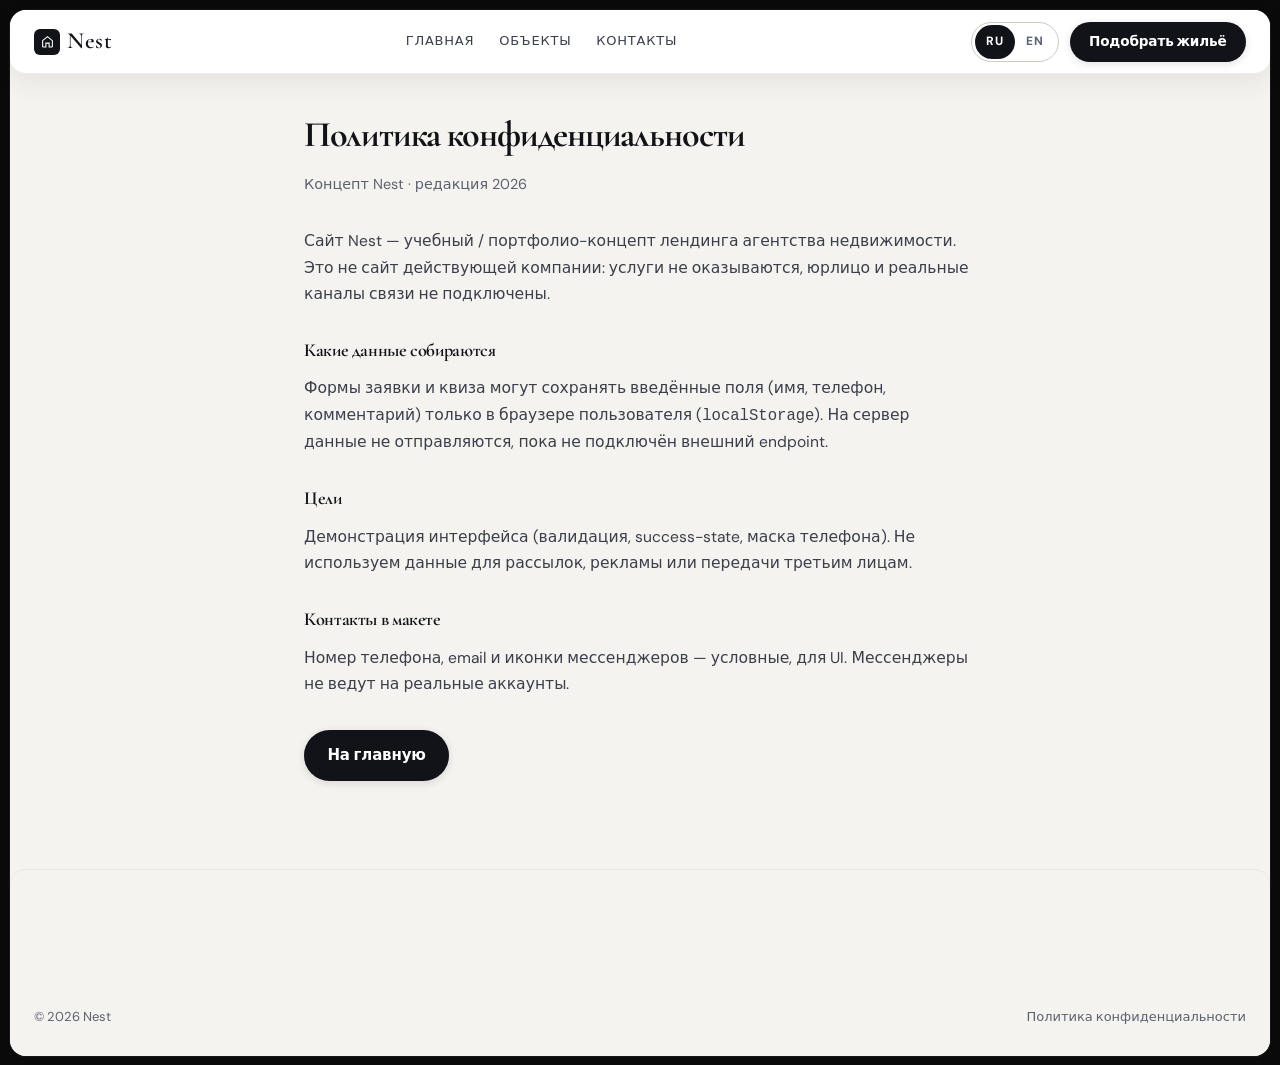
==== privacy.html @ cf56651d "Mobile CTA: remove empty bottom gap under form panel." ====
<!DOCTYPE html>
<html lang="ru">
  <head>
    <meta charset="UTF-8" />
    <meta name="viewport" content="width=device-width, initial-scale=1.0" />
    <meta name="description" content="Политика конфиденциальности Nest (концепт)." />
    <meta name="robots" content="index, follow" />
    <title>Политика конфиденциальности — Nest</title>
    <link rel="preconnect" href="https://fonts.googleapis.com" />
    <link rel="preconnect" href="https://fonts.gstatic.com" crossorigin />
    <link href="https://fonts.googleapis.com/css2?family=DM+Sans:opsz,wght@9..40,400;9..40,500;9..40,600;9..40,700&family=Cormorant+Garamond:ital,wght@0,400;0,500;0,600;0,700;1,400&family=DM+Sans:ital,opsz,wght@0,9..40,400;0,9..40,500;0,9..40,600;0,9..40,700;1,9..40,400" rel="stylesheet" />
    <link rel="stylesheet" href="styles.css?v=20260326e" />
  </head>
  <body>
    <div class="site-shell">
      <header class="header is-scrolled" id="header">
        <div class="header__inner">
          <a href="index.html" class="logo" aria-label="Nest — на главную">
            <span class="logo__mark" aria-hidden="true">
              <svg viewBox="0 0 24 24" fill="none" stroke="currentColor" stroke-width="2"><path d="M3 10.5 12 3l9 7.5V21a1 1 0 0 1-1 1h-5v-7H9v7H4a1 1 0 0 1-1-1v-10.5z"/></svg>
            </span>
            Nest
          </a>
          <nav class="nav" id="nav" aria-label="Навигация">
            <a class="nav__link" href="index.html" data-i18n="nav.home">Главная</a>
            <a class="nav__link" href="index.html#properties" data-i18n="nav.properties">Объекты</a>
            <a class="nav__link" href="index.html#contact" data-i18n="nav.contact">Контакты</a>
          </nav>
          <div class="header__actions">
            <div class="lang-toggle" role="group" aria-label="Language">
              <button type="button" class="lang-toggle__btn is-active" data-lang-set="ru" aria-pressed="true">RU</button>
              <button type="button" class="lang-toggle__btn" data-lang-set="en" aria-pressed="false">EN</button>
            </div>
            <a class="btn btn--header" href="index.html#contact" data-i18n="cta.find">Подобрать жильё</a>
            <button class="menu-toggle" type="button" id="menu-toggle" aria-expanded="false" aria-controls="nav" aria-label="Меню"><span></span></button>
          </div>
        </div>
      </header>

      <main class="container legal-page">
        <h1>Политика конфиденциальности</h1>
        <p class="legal-meta">Концепт Nest · редакция 2026</p>

        <p>
          Сайт Nest — учебный / портфолио-концепт лендинга агентства недвижимости.
          Это не сайт действующей компании: услуги не оказываются, юрлицо и реальные
          каналы связи не подключены.
        </p>

        <h2>Какие данные собираются</h2>
        <p>
          Формы заявки и квиза могут сохранять введённые поля (имя, телефон, комментарий)
          только в браузере пользователя (<code>localStorage</code>). На сервер данные
          не отправляются, пока не подключён внешний endpoint.
        </p>

        <h2>Цели</h2>
        <p>
          Демонстрация интерфейса (валидация, success-state, маска телефона).
          Не используем данные для рассылок, рекламы или передачи третьим лицам.
        </p>

        <h2>Контакты в макете</h2>
        <p>
          Номер телефона, email и иконки мессенджеров — условные, для UI.
          Мессенджеры не ведут на реальные аккаунты.
        </p>

        <p style="margin-top:2rem">
          <a class="btn btn--primary" href="index.html">На главную</a>
        </p>
      </main>

      <footer class="footer">
        <div class="container footer__inner">
          <div class="footer__bottom" style="border:0">
            <span>© 2026 Nest</span>
            <a href="privacy.html">Политика конфиденциальности</a>
          </div>
        </div>
      </footer>
    </div>
    <script src="i18n.js?v=20260326e"></script>
    <script src="main.js?v=20260326e"></script>
  </body>
</html>
---- styles.css ----
/* ============================================
   NEST — Premium Real Estate Landing v2
   Quiet luxury · depth · intentional motion
   ============================================ */

:root {
  /* Palette — quiet luxury: warm paper, ink, restrained brass (1 accent use/screen) */
  --bg: #f5f3ef;
  --bg-elevated: #ffffff;
  --bg-muted: #ebe8e2;
  --bg-alt: #fafaf8;
  --ink: #111318;
  --ink-soft: #3a3f4b;
  /* WCAG AA on #f5f3ef / #fff: ~5.2:1 at #5c6170 */
  --muted: #5c6170;
  --line: #e4e1da;
  --line-strong: #cfcbc3;
  --accent: #b8955a;
  --accent-hover: #a07f48;
  --accent-deep: #8a6b3d;
  --accent-soft: rgba(184, 149, 90, 0.1);
  --navy: #111318;
  --navy-hover: #1c212b;
  --navy-soft: #252b38;

  /* Type — serif display + sans UI (strict scale + OS fallbacks) */
  --font-display: "Cormorant Garamond", Georgia, "Times New Roman", "Liberation Serif", serif;
  --font-body: "DM Sans", system-ui, -apple-system, "Segoe UI", Roboto, sans-serif;
  --text-xs: 0.8125rem;   /* 13 */
  --text-sm: 0.875rem;    /* 14 */
  --text-base: 1rem;      /* 16 */
  --text-md: 1.25rem;     /* 20 */
  --text-lg: 1.75rem;     /* 28 */
  --text-xl: 2.5rem;      /* 40 */
  --text-2xl: 3.5rem;     /* 56 */
  --text-3xl: 4.5rem;     /* 72 */

  /* Space — 8-based scale only */
  --space-1: 0.25rem;
  --space-2: 0.5rem;
  --space-3: 0.75rem;
  --space-4: 1rem;
  --space-5: 1.25rem;
  --space-6: 1.5rem;
  --space-8: 2rem;
  --space-10: 2.5rem;
  --space-12: 3rem;
  --space-16: 4rem;
  --space-20: 5.5rem;
  --space-24: 6.5rem;

  /* Radius — one language: soft architectural */
  --r-sm: 4px;
  --r-md: 8px;
  --r-lg: 12px;
  --r-xl: 16px;
  --r-2xl: 20px;
  --r-full: 9999px;

  /* Shadows — soft depth */
  --shadow-xs: 0 1px 2px rgba(17, 19, 24, 0.04);
  --shadow-sm: 0 2px 8px rgba(17, 19, 24, 0.05), 0 1px 2px rgba(17, 19, 24, 0.03);
  --shadow-md: 0 12px 32px rgba(17, 19, 24, 0.07), 0 4px 12px rgba(17, 19, 24, 0.04);
  --shadow-lg: 0 24px 48px rgba(17, 19, 24, 0.1), 0 8px 16px rgba(17, 19, 24, 0.05);
  --shadow-xl: 0 32px 64px rgba(17, 19, 24, 0.12), 0 12px 24px rgba(17, 19, 24, 0.06);
  --shadow-float: 0 28px 64px rgba(17, 19, 24, 0.16), 0 10px 20px rgba(17, 19, 24, 0.08);

  /* Layout */
  --container: 1360px;
  --gutter: 24px;
  --frame: 10px;
  --frame-radius: 16px;
  --header-h: 64px;
  --ease: cubic-bezier(0.22, 1, 0.36, 1);
  --ease-out: cubic-bezier(0.16, 1, 0.3, 1);
  --ease-soft: cubic-bezier(0.33, 1, 0.68, 1);
  /* Vertical rhythm: 96–120px section padding (8px scale) */
  --section-pad: clamp(6rem, 9vw, 7.5rem); /* 96–120px */
  --section-pad-sm: clamp(4rem, 6vw, 5.5rem);
  --motion: 0.3s var(--ease-out);
  --motion-fast: 0.22s var(--ease-out);
  --motion-hover: 0.25s ease-out;
  --img-grade: saturate(0.9) contrast(1.04) brightness(0.98);
}

/* Reset */
*,
*::before,
*::after {
  box-sizing: border-box;
  margin: 0;
  padding: 0;
}

html {
  scroll-behavior: smooth;
  -webkit-text-size-adjust: 100%;
  scroll-padding-top: calc(var(--frame) + var(--header-h) + 16px);
}

body {
  font-family: var(--font-body);
  font-size: 1rem;
  line-height: 1.6;
  color: var(--ink);
  background: #0a0a0a;
  -webkit-font-smoothing: antialiased;
  -moz-osx-font-smoothing: grayscale;
  overflow-x: hidden;
  min-height: 100svh;
  padding: var(--frame);
}

/* Page frame: 10px inset, 20px rounded corners.
   overflow must stay visible on the Y axis so position:sticky works
   inside sections (clip on both axes kills sticky in Chrome). */
.site-shell {
  position: relative;
  background: var(--bg);
  border-radius: var(--frame-radius);
  min-height: calc(100svh - var(--frame) * 2);
  box-shadow: 0 0 0 1px rgba(255, 255, 255, 0.06);
  overflow-x: clip;
  overflow-y: visible;
  isolation: isolate;
}

/* Detail pages: same frame language as main */
body.page-property .site-shell {
  overflow-x: clip;
  overflow-y: visible;
  border-radius: var(--frame-radius);
  background: var(--bg);
  min-height: calc(100svh - var(--frame) * 2);
  isolation: isolate;
}

img {
  display: block;
  max-width: 100%;
  height: auto;
}

a {
  color: inherit;
  text-decoration: none;
}

button,
input,
select,
textarea {
  font: inherit;
  color: inherit;
}

button {
  cursor: pointer;
  border: none;
  background: none;
}

ul,
ol {
  list-style: none;
}

/* Utilities */
.container {
  width: 100%;
  max-width: none;
  margin-inline: auto;
  padding-inline: var(--gutter);
}

.section {
  padding-block: var(--section-pad);
}

.section-head {
  margin-bottom: clamp(2rem, 4vw, 3.25rem);
  max-width: 36rem;
}

.section-head--center {
  margin-inline: auto;
  text-align: center;
}

.eyebrow {
  display: inline-flex;
  align-items: center;
  gap: 0.4rem;
  font-size: 0.72rem;
  font-weight: 600;
  letter-spacing: 0.12em;
  text-transform: uppercase;
  color: var(--muted);
  margin-bottom: var(--space-4);
}

.eyebrow::before {
  content: "—";
  font-weight: 400;
  letter-spacing: 0;
  opacity: 0.7;
  line-height: 1;
}

.eyebrow--on-dark {
  color: rgba(255, 255, 255, 0.55);
}

.eyebrow--on-dark::before {
  opacity: 0.55;
}

.section-title {
  font-family: var(--font-display);
  font-size: clamp(2.15rem, 3.8vw, 3.15rem);
  font-weight: 600;
  line-height: 1.1;
  letter-spacing: -0.02em;
  color: var(--ink);
  text-wrap: balance;
  max-width: 28ch; /* aim for 2 lines, not 4+ */
}

.section-lead {
  margin-top: var(--space-4);
  color: var(--muted);
  font-size: var(--text-sm);
  line-height: 1.6;
  max-width: 32rem;
  font-weight: 400;
  letter-spacing: 0.01em;
}

.section-head--center .section-lead {
  margin-inline: auto;
}

/* Buttons — primary / secondary / ghost hierarchy */
.btn {
  display: inline-flex;
  align-items: center;
  justify-content: center;
  gap: 0.55rem;
  min-height: 48px;
  padding: 0.75rem 1.4rem;
  border-radius: var(--r-full);
  font-weight: 550;
  font-size: 0.9375rem;
  letter-spacing: -0.01em;
  transition:
    background var(--motion-hover),
    color var(--motion-hover),
    box-shadow var(--motion-hover),
    transform 0.2s ease-out,
    border-color var(--motion-hover),
    opacity var(--motion-hover);
  white-space: nowrap;
  -webkit-tap-highlight-color: transparent;
  border: 1px solid transparent;
}

.btn:focus-visible {
  outline: 2px solid var(--ink);
  outline-offset: 3px;
}

.btn:active {
  transform: scale(0.97);
}

.btn--primary {
  background: var(--navy);
  color: #fff;
  box-shadow: 0 2px 8px rgba(17, 19, 24, 0.12);
  font-weight: 600;
  position: relative;
  overflow: hidden;
  z-index: 0;
  isolation: isolate;
}

.btn--primary::before {
  content: "";
  position: absolute;
  inset: 0;
  background: var(--navy-hover);
  transform: scaleX(0);
  transform-origin: left center;
  transition: transform 0.4s var(--ease-out);
  z-index: -1;
}

.btn--primary > * {
  position: relative;
  z-index: 1;
}

@media (hover: hover) and (pointer: fine) {
  .btn--primary:hover {
    transform: translateY(-1px);
    box-shadow: 0 12px 28px rgba(17, 19, 24, 0.2);
  }

  .btn--primary:hover::before {
    transform: scaleX(1);
  }

  .btn--primary:hover:active {
    transform: scale(0.97);
  }
}

/* Secondary: text + underline only */
.btn--text {
  background: transparent;
  color: var(--ink);
  border: none;
  min-height: 44px;
  padding: 0.5rem 0.15rem;
  border-radius: 0;
  font-weight: 550;
  position: relative;
  box-shadow: none;
}

.btn--text::after {
  content: "";
  position: absolute;
  left: 0;
  right: 0;
  bottom: 0.35rem;
  height: 1px;
  background: currentColor;
  transform: scaleX(0.35);
  transform-origin: left;
  transition: transform 0.35s var(--ease-out);
  opacity: 0.55;
}

@media (hover: hover) and (pointer: fine) {
  .btn--text:hover {
    background: transparent;
    transform: none;
    box-shadow: none;
  }

  .btn--text:hover::after {
    transform: scaleX(1);
    opacity: 1;
  }
}

/* Accent alias = same as primary (ink/navy) — no gold CTAs */
.btn--accent {
  background: var(--navy);
  color: #fff;
  font-weight: 600;
  box-shadow: 0 2px 8px rgba(17, 19, 24, 0.12);
}

@media (hover: hover) and (pointer: fine) {
  .btn--accent:hover {
    background: var(--navy-hover);
    transform: translateY(-1px);
    box-shadow: 0 12px 28px rgba(17, 19, 24, 0.2);
  }
}

/* Hero search — solid ink, calm weight */
.btn--search {
  background: var(--navy);
  color: #fff;
  font-weight: 600;
  font-size: 0.9375rem;
  letter-spacing: 0;
  min-height: 54px;
  padding: 0 1.6rem;
  border-radius: var(--r-md);
  box-shadow: 0 4px 14px rgba(17, 19, 24, 0.16);
  position: relative;
  overflow: hidden;
}

@media (hover: hover) and (pointer: fine) {
  .btn--search:hover {
    background: var(--navy-hover);
    transform: translateY(-1px);
    box-shadow: 0 10px 24px rgba(17, 19, 24, 0.2);
  }
}

.btn--search:active {
  transform: scale(0.97);
}

.btn--search svg {
  width: 17px;
  height: 17px;
  color: rgba(255, 255, 255, 0.85);
}

.btn--ghost {
  background: transparent;
  color: var(--ink);
  border: 1px solid var(--line-strong);
}

@media (hover: hover) and (pointer: fine) {
  .btn--ghost:hover {
    border-color: var(--ink);
    background: var(--bg-elevated);
    box-shadow: var(--shadow-sm);
  }
}

.btn--light {
  background: #fff;
  color: var(--ink);
}

@media (hover: hover) and (pointer: fine) {
  .btn--light:hover {
    background: var(--bg-muted);
    transform: translateY(-1px);
  }
}

.btn--block {
  width: 100%;
}

.btn svg {
  width: 18px;
  height: 18px;
  flex-shrink: 0;
}

/* ========== HEADER — over-hero glass / solid on light & property ========== */
.header {
  position: fixed;
  top: var(--frame);
  left: var(--frame);
  right: var(--frame);
  z-index: 100;
  height: var(--header-h);
  display: flex;
  align-items: center;
  background: transparent;
  border-radius: var(--frame-radius);
  border-bottom: 1px solid transparent;
  transition:
    box-shadow 0.4s var(--ease-out),
    background 0.4s var(--ease-out),
    border-color 0.4s var(--ease-out),
    color 0.35s var(--ease-out);
  color: #fff;
}

/* ——— Over hero (dark photo): light text; controls stay solid for contrast ——— */
.header:not(.is-solid) .logo,
.header:not(.is-solid) .nav__link {
  color: rgba(255, 255, 255, 0.95);
  text-shadow: 0 1px 12px rgba(0, 0, 0, 0.35);
}

.header:not(.is-solid) .nav__link:hover {
  color: #fff;
}

/* Always-solid control chips — never white-on-white */
.header:not(.is-solid) .lang-toggle {
  background: #fff;
  border-color: rgba(255, 255, 255, 0.95);
  box-shadow: 0 4px 16px rgba(0, 0, 0, 0.18);
}

.header:not(.is-solid) .lang-toggle__btn {
  color: var(--ink-soft);
}

.header:not(.is-solid) .lang-toggle__btn.is-active {
  color: #fff;
  background: var(--navy);
}

.header:not(.is-solid) .header__phone-pill {
  color: var(--ink);
  background: #fff;
  border-color: #fff;
  box-shadow: 0 4px 16px rgba(0, 0, 0, 0.18);
}

.header:not(.is-solid) .header__link-btn {
  color: rgba(255, 255, 255, 0.88);
  text-shadow: 0 1px 10px rgba(0, 0, 0, 0.3);
}

.header:not(.is-solid) .header__link-btn:hover {
  color: #fff;
}

/* Primary CTA stays solid white pill on dark hero — always readable */
.header:not(.is-solid) .header__cta-text {
  background: #fff;
  color: var(--ink);
  text-shadow: none;
  box-shadow: 0 4px 16px rgba(0, 0, 0, 0.2);
}

.header:not(.is-solid) .header__cta-text:hover {
  background: #f3f2ef;
  color: var(--ink);
}

.header:not(.is-solid) .menu-toggle {
  background: #fff;
  box-shadow: 0 4px 14px rgba(0, 0, 0, 0.15);
}

.header:not(.is-solid) .menu-toggle span,
.header:not(.is-solid) .menu-toggle span::before,
.header:not(.is-solid) .menu-toggle span::after {
  background: var(--ink);
}

.header:not(.is-solid) .logo__mark {
  background: #fff;
  color: var(--ink);
  box-shadow: 0 2px 10px rgba(0, 0, 0, 0.15);
}

/* ——— Solid (scrolled + property pages + light backgrounds) ——— */
.header.is-solid {
  background: #fff;
  backdrop-filter: none;
  -webkit-backdrop-filter: none;
  border-bottom-color: rgba(17, 19, 24, 0.08);
  color: var(--ink);
  box-shadow: 0 8px 28px rgba(17, 19, 24, 0.07);
}

.header.is-solid .logo,
.header.is-solid .nav__link,
.header.is-solid .header__link-btn {
  color: var(--ink);
  text-shadow: none;
}

.header.is-solid .header__link-btn {
  color: var(--ink-soft);
}

.header.is-solid .header__cta-text {
  background: var(--navy);
  color: #fff;
  text-shadow: none;
}

.header.is-solid .nav__link {
  color: var(--ink-soft);
}

.header.is-solid .nav__link.is-active,
.header.is-solid .nav__link:hover {
  color: var(--ink);
}

.header.is-solid .lang-toggle {
  background: #fff;
  border: 1px solid var(--line-strong);
  box-shadow: none;
}

.header.is-solid .lang-toggle__btn {
  color: var(--muted);
}

.header.is-solid .lang-toggle__btn.is-active {
  background: var(--navy);
  color: #fff;
}

.header.is-solid .header__phone-pill {
  color: var(--ink);
  background: #fff;
  border: 1px solid var(--line-strong);
  box-shadow: none;
}

.header.is-solid .menu-toggle span,
.header.is-solid .menu-toggle span::before,
.header.is-solid .menu-toggle span::after {
  background: var(--ink);
}

.header.is-solid .logo__mark {
  background: var(--navy);
  color: #fff;
  box-shadow: none;
}

.header.is-scrolled.is-solid {
  box-shadow: 0 10px 32px rgba(17, 19, 24, 0.08);
}

/* Property pages: always solid readable header */
body.page-property .header {
  background: #fff;
  color: var(--ink);
  border-bottom-color: rgba(17, 19, 24, 0.08);
  box-shadow: 0 8px 28px rgba(17, 19, 24, 0.07);
}

body.page-property .header .logo,
body.page-property .header .nav__link,
body.page-property .header .header__link-btn,
body.page-property .header .btn--header {
  color: var(--ink);
  text-shadow: none;
}

body.page-property .header .header__link-btn {
  color: var(--ink-soft);
}

body.page-property .header .header__cta-text {
  background: var(--navy);
  color: #fff;
  text-shadow: none;
}

body.page-property .header .nav__link {
  color: var(--ink-soft);
}

body.page-property .header .nav__link.is-active {
  color: var(--ink);
}

body.page-property .header .lang-toggle {
  background: #fff;
  border: 1px solid var(--line-strong);
}

body.page-property .header .lang-toggle__btn {
  color: var(--muted);
}

body.page-property .header .lang-toggle__btn.is-active {
  background: var(--navy);
  color: #fff;
}

body.page-property .header .header__phone-pill {
  color: var(--ink);
  background: #fff;
  border: 1px solid var(--line-strong);
}

body.page-property .header .logo__mark {
  background: var(--navy);
  color: #fff;
}

body.page-property .header .menu-toggle span,
body.page-property .header .menu-toggle span::before,
body.page-property .header .menu-toggle span::after {
  background: var(--ink);
}

.header__inner {
  display: grid;
  grid-template-columns: auto 1fr auto;
  align-items: center;
  width: 100%;
  max-width: none;
  margin-inline: 0;
  padding-inline: var(--gutter);
  gap: var(--space-4);
}

.logo {
  display: inline-flex;
  align-items: center;
  gap: 0.45rem;
  font-family: var(--font-display);
  font-weight: 600;
  font-size: 1.45rem;
  letter-spacing: 0.02em;
  transition: color 0.3s var(--ease-out);
  z-index: 2;
  justify-self: start;
  color: inherit;
}

.logo__mark {
  width: 26px;
  height: 26px;
  border-radius: 6px;
  background: var(--navy);
  display: grid;
  place-items: center;
  color: #fff;
  flex-shrink: 0;
  transition: background 0.3s var(--ease-out);
}

.logo__mark svg {
  width: 13px;
  height: 13px;
}

.nav {
  display: flex;
  align-items: center;
  justify-content: center;
  gap: 0.15rem;
  z-index: 2;
}

.nav__mobile-cta {
  display: none;
}

.nav__link {
  display: inline-flex;
  align-items: center;
  gap: 0.35rem;
  padding: 0.45rem 0.7rem;
  font-size: 0.8125rem;
  font-weight: 500;
  color: var(--muted);
  border-radius: 0;
  transition: color 0.25s var(--ease-out), opacity 0.25s;
  letter-spacing: 0.06em;
  text-transform: uppercase;
  white-space: nowrap;
  background: transparent;
}

.nav__link:hover {
  color: var(--ink);
  background: transparent;
  opacity: 1;
}

.header.is-solid .nav__link:hover {
  color: var(--ink);
}

.nav__link.is-active {
  color: inherit;
  font-weight: 600;
  opacity: 1;
}

/* Secondary action — quiet text link */
.header__link-btn {
  font-size: 0.8125rem;
  font-weight: 500;
  letter-spacing: 0.06em;
  text-transform: uppercase;
  min-height: 40px;
  padding: 0 0.85rem;
  border: none;
  background: transparent;
  color: var(--ink-soft);
  position: relative;
  transition: color 0.25s var(--ease-out);
  cursor: pointer;
  white-space: nowrap;
  border-radius: var(--r-full);
}

.header__link-btn::after {
  content: "";
  position: absolute;
  left: 0.85rem;
  right: 0.85rem;
  bottom: 0.55rem;
  height: 1px;
  background: currentColor;
  transform: scaleX(0);
  transform-origin: left;
  transition: transform 0.3s var(--ease-out);
  opacity: 0.55;
}

/* Primary action — separate filled CTA */
.header__cta-text {
  display: inline-flex;
  align-items: center;
  justify-content: center;
  font-size: 0.8125rem;
  font-weight: 600;
  letter-spacing: 0.04em;
  text-transform: uppercase;
  min-height: 40px;
  padding: 0 1.15rem;
  margin-left: 0.15rem;
  border: none;
  border-radius: var(--r-full);
  background: var(--navy);
  color: #fff;
  white-space: nowrap;
  box-shadow: 0 2px 8px rgba(17, 19, 24, 0.12);
  transition:
    background 0.25s var(--ease-out),
    transform 0.2s var(--ease-out),
    box-shadow 0.25s var(--ease-out);
  position: relative;
}

.header__cta-text::after {
  display: none;
}

@media (hover: hover) and (pointer: fine) {
  .header__link-btn:hover {
    color: var(--ink);
  }

  .header__link-btn:hover::after {
    transform: scaleX(1);
  }

  .header__cta-text:hover {
    background: var(--navy-hover);
    transform: translateY(-1px);
    box-shadow: 0 8px 18px rgba(17, 19, 24, 0.16);
  }
}

.header__cta-text:active {
  transform: scale(0.97);
}

.nav__dot {
  width: 6px;
  height: 6px;
  border-radius: 50%;
  background: var(--ink);
  flex-shrink: 0;
}

.header__actions {
  display: flex;
  align-items: center;
  justify-content: flex-end;
  gap: 0.65rem;
  justify-self: end;
  z-index: 2;
}

/* Clear separation between secondary (quiz) and primary CTA */
.header__actions .header__link-btn {
  margin-inline-end: 0.15rem;
}

.header__actions .header__cta-text {
  margin-inline-start: 0.1rem;
}

.header__phone-pill {
  width: 40px;
  height: 40px;
  border-radius: 50%;
  border: 1px solid var(--line);
  display: grid;
  place-items: center;
  color: var(--ink);
  background: #fff;
  transition: background 0.2s, border-color 0.2s, transform 0.2s;
}

.header__phone-pill svg {
  width: 16px;
  height: 16px;
}

.header__phone-pill:hover {
  background: var(--bg-muted);
  border-color: var(--line-strong);
  transform: translateY(-1px);
}

.btn--header {
  min-height: 40px;
  padding: 0.5rem 1.15rem;
  font-size: 0.85rem;
  font-weight: 600;
  border-radius: var(--r-full);
  background: var(--navy);
  color: #fff;
  box-shadow: 0 2px 8px rgba(17, 19, 24, 0.12);
  transition: background 0.2s, transform 0.2s, box-shadow 0.2s;
}

.btn--header:hover {
  background: var(--navy-hover);
  transform: translateY(-1px);
  box-shadow: 0 8px 18px rgba(17, 19, 24, 0.16);
}

.header__phone {
  display: none;
}

.menu-toggle span,
.menu-toggle span::before,
.menu-toggle span::after {
  background: var(--ink);
}

.menu-toggle {
  display: none;
  position: relative;
  width: 44px;
  height: 44px;
  place-items: center;
  border-radius: var(--r-sm);
  z-index: 2;
  cursor: pointer;
  border: 0;
  flex-shrink: 0;
}

.menu-toggle span {
  display: block;
  width: 20px;
  height: 1.5px;
  background: var(--ink);
  position: relative;
  transition: background 0.2s;
}

.menu-toggle span::before,
.menu-toggle span::after {
  content: "";
  position: absolute;
  left: 0;
  width: 20px;
  height: 1.5px;
  background: var(--ink);
  transition: transform 0.25s var(--ease);
}

.menu-toggle span::before {
  top: -6px;
}

.menu-toggle span::after {
  top: 6px;
}

.menu-toggle[aria-expanded="true"] span {
  background: transparent;
}

.menu-toggle[aria-expanded="true"] span::before {
  top: 0;
  transform: rotate(45deg);
}

.menu-toggle[aria-expanded="true"] span::after {
  top: 0;
  transform: rotate(-45deg);
}

/* ========== HERO + STATS (unified photo) ========== */
.hero {
  position: relative;
  min-height: calc(100svh - var(--frame) * 2);
  display: flex;
  flex-direction: column;
  justify-content: flex-end;
  padding-top: var(--header-h);
  overflow: hidden;
  margin: 0;
  border-radius: var(--frame-radius);
}

.hero__media {
  position: absolute;
  inset: 0;
  z-index: 0;
  border-radius: var(--frame-radius);
  overflow: hidden;
}

.hero__media img {
  width: 100%;
  height: 100%;
  object-fit: cover;
  object-position: center 35%;
  transform: scale(1.08);
  will-change: transform;
  filter: saturate(0.9) contrast(1.04) brightness(0.98);
  /* Ken Burns only when not driven by JS parallax — subtle pulse as base */
  animation: none;
}

.hero__overlay {
  position: absolute;
  inset: 0;
  border-radius: var(--frame-radius);
  background:
    linear-gradient(
      180deg,
      rgba(10, 12, 16, 0.5) 0%,
      rgba(10, 12, 16, 0.2) 36%,
      rgba(10, 12, 16, 0.45) 70%,
      rgba(10, 12, 16, 0.82) 100%
    ),
    linear-gradient(100deg, rgba(10, 12, 16, 0.35) 0%, transparent 55%);
}

.hero__main {
  position: relative;
  z-index: 1;
  flex: 1;
  display: flex;
  flex-direction: column;
  justify-content: flex-end;
  padding-bottom: 2.5rem;
}

.hero__content {
  position: relative;
  z-index: 1;
  width: 100%;
  max-width: var(--container);
  margin-inline: auto;
  padding-inline: var(--gutter);
  color: #fff;
  text-align: center;
  display: flex;
  flex-direction: column;
  align-items: center;
}

/* Stats — pure type, no glass cards */
.hero__stats {
  position: relative;
  z-index: 2;
  padding: 1.5rem 0 2.25rem;
  border-top: 1px solid rgba(255, 255, 255, 0.12);
}

.stats-bar {
  position: relative;
  z-index: 1;
  display: grid;
  grid-template-columns: repeat(4, 1fr);
  gap: 1rem;
}

.stats-bar__item {
  text-align: center;
  padding: 0.35rem 0.5rem;
}

.stats-bar__value {
  font-family: var(--font-display);
  font-size: clamp(2.5rem, 4.5vw, 3.75rem);
  font-weight: 500;
  letter-spacing: -0.03em;
  color: #fff;
  line-height: 1;
}

.stats-bar__value span {
  color: rgba(255, 255, 255, 0.5);
  font-weight: 400;
}

.stats-bar__label {
  margin-top: 0.55rem;
  font-size: var(--text-xs);
  color: rgba(255, 255, 255, 0.55);
  font-weight: 500;
  letter-spacing: 0.08em;
  text-transform: uppercase;
}

.hero__badge {
  display: inline-flex;
  align-items: center;
  gap: 0.55rem;
  padding: 0.4rem 0.9rem 0.4rem 0.65rem;
  margin-bottom: var(--space-5);
  background: rgba(255, 255, 255, 0.1);
  border: 1px solid rgba(255, 255, 255, 0.16);
  backdrop-filter: blur(12px);
  border-radius: var(--r-full);
  font-size: 0.8125rem;
  font-weight: 500;
  letter-spacing: 0.02em;
  color: rgba(255, 255, 255, 0.92);
}

.hero__badge-dot {
  width: 7px;
  height: 7px;
  border-radius: 50%;
  background: var(--accent);
  box-shadow: 0 0 0 3px rgba(201, 166, 107, 0.25);
  animation: pulse-dot 2.4s ease infinite;
}

@keyframes pulse-dot {
  0%,
  100% {
    box-shadow: 0 0 0 3px rgba(201, 166, 107, 0.25);
  }
  50% {
    box-shadow: 0 0 0 6px rgba(201, 166, 107, 0.08);
  }
}

.hero__title {
  font-family: var(--font-display);
  font-size: clamp(2.45rem, 5.2vw, 3.75rem); /* 1 step down — 2 lines */
  font-weight: 500;
  line-height: 1.08;
  letter-spacing: -0.02em;
  max-width: min(18ch, 92vw);
  text-wrap: balance;
  text-shadow: 0 2px 40px rgba(0, 0, 0, 0.28);
}

.hero__subtitle {
  margin-top: var(--space-5);
  font-size: clamp(1rem, 1.4vw, 1.125rem);
  line-height: 1.55;
  color: rgba(255, 255, 255, 0.78);
  max-width: 26rem;
  font-weight: 400;
  letter-spacing: 0.01em;
  text-shadow: 0 1px 16px rgba(0, 0, 0, 0.2);
}

.hero__actions {
  display: none; /* removed CTAs — search panel is primary action */
}

.hero .search-panel {
  margin-top: var(--space-8);
}

.btn--ghost-light {
  background: transparent;
  color: #fff;
  border: 1px solid rgba(255, 255, 255, 0.35);
  font-weight: 500;
}

@media (hover: hover) and (pointer: fine) {
  .btn--ghost-light:hover {
    background: rgba(255, 255, 255, 0.1);
    border-color: rgba(255, 255, 255, 0.55);
  }
}

.hero__scroll {
  position: absolute;
  left: 50%;
  bottom: 1.25rem;
  z-index: 3;
  transform: translateX(-50%);
  display: flex;
  flex-direction: column;
  align-items: center;
  width: 24px;
  height: 40px;
  opacity: 0.7;
  transition: opacity 0.3s;
}

.hero__scroll:hover {
  opacity: 1;
}

.hero__scroll-line {
  width: 1px;
  height: 28px;
  background: linear-gradient(180deg, rgba(255, 255, 255, 0.9), transparent);
  animation: hero-scroll-bounce 1.8s var(--ease-out) infinite;
}

@keyframes hero-scroll-bounce {
  0%,
  100% {
    transform: scaleY(0.55);
    transform-origin: top;
    opacity: 0.5;
  }
  50% {
    transform: scaleY(1);
    transform-origin: top;
    opacity: 1;
  }
}

/* Hero entrance — staged, calm */
.hero__title,
.hero__subtitle,
.hero__actions,
.hero .search-panel,
.hero__stats,
.hero__scroll {
  opacity: 0;
  transform: translateY(18px);
  transition: opacity 0.9s var(--ease-out), transform 0.9s var(--ease-out);
}

.hero__title {
  transition-delay: 0.08s;
}

.hero__subtitle {
  transition-delay: 0.18s;
}

.hero__actions {
  transition-delay: 0.28s;
}

.hero .search-panel {
  transition-delay: 0.38s;
}

.hero__stats {
  transition-delay: 0.5s;
}

.hero__scroll {
  transition-delay: 0.7s;
}

.hero.is-ready .hero__title,
.hero.is-ready .hero__subtitle,
.hero.is-ready .hero__actions,
.hero.is-ready .search-panel,
.hero.is-ready .hero__stats,
.hero.is-ready .hero__scroll {
  opacity: 1;
  transform: none;
}

.hero.is-ready .hero__scroll {
  transform: translateX(-50%);
}

/* Fallback if JS is late / blocked */
.hero:not(.is-ready) .hero__title,
.hero:not(.is-ready) .hero__subtitle,
.hero:not(.is-ready) .hero__actions,
.hero:not(.is-ready) .search-panel,
.hero:not(.is-ready) .hero__stats {
  animation: hero-fallback-show 0.01s linear 2.5s forwards;
}

@keyframes hero-fallback-show {
  to {
    opacity: 1;
    transform: none;
  }
}

/* —— Premium search panel —— */
/* Lighter modern search */
.search-panel {
  margin-top: var(--space-6);
  background: rgba(255, 255, 255, 0.96);
  border-radius: 999px;
  padding: 0.4rem 0.4rem 0.4rem 0.65rem;
  width: 100%;
  max-width: 820px;
  box-shadow: 0 16px 48px rgba(17, 19, 24, 0.18);
  border: 1px solid rgba(255, 255, 255, 0.85);
  text-align: left;
}

.search-form {
  display: grid;
  grid-template-columns: 1.1fr 1fr 1fr auto;
  gap: 0;
  align-items: center;
}

.search-field {
  display: flex;
  align-items: center;
  padding: 0.55rem 1rem;
  position: relative;
  min-width: 0;
}

.search-field:not(:last-of-type)::after {
  content: "";
  position: absolute;
  right: 0;
  top: 25%;
  bottom: 25%;
  width: 1px;
  background: var(--line);
}

.search-field__body {
  display: flex;
  flex-direction: column;
  gap: 0.1rem;
  min-width: 0;
  flex: 1;
}

.search-field label {
  font-size: 0.65rem;
  font-weight: 600;
  letter-spacing: 0.06em;
  text-transform: uppercase;
  color: var(--muted);
}

.search-field select,
.search-field input {
  border: none;
  background: transparent;
  color: var(--ink);
  font-size: 0.9rem;
  font-weight: 550;
  outline: none;
  width: 100%;
  min-width: 0;
  appearance: none;
  -webkit-appearance: none;
  cursor: pointer;
  padding: 0;
  line-height: 1.3;
}

.search-field select {
  background-image: url("data:image/svg+xml,%3Csvg xmlns='http://www.w3.org/2000/svg' width='12' height='12' fill='none' viewBox='0 0 24 24' stroke='%236b7080' stroke-width='2'%3E%3Cpath stroke-linecap='round' stroke-linejoin='round' d='M6 9l6 6 6-6'/%3E%3C/svg%3E");
  background-repeat: no-repeat;
  background-position: right 0 center;
  padding-right: 1rem;
}

.search-form .btn--search {
  margin: 0;
  min-height: 48px;
  min-width: 108px;
  border-radius: 999px;
  padding: 0 1.4rem;
  font-size: 0.9rem;
}

/* ========== PROPERTIES ========== */
.properties {
  background: var(--bg-elevated);
  position: relative;
}

/* Soft bridge from hero photo into catalog */
.properties::before {
  content: "";
  position: absolute;
  left: 0;
  right: 0;
  top: 0;
  height: 1px;
  background: linear-gradient(90deg, transparent, var(--line), transparent);
  pointer-events: none;
}

.properties__head {
  display: flex;
  align-items: flex-end;
  justify-content: space-between;
  gap: var(--space-6);
  margin-bottom: var(--space-6);
}

.properties__head .section-head {
  margin-bottom: 0;
}

/* Asymmetric curatorial grid */
.property-grid {
  display: grid;
  grid-template-columns: repeat(2, 1fr);
  gap: clamp(1.5rem, 3vw, 2.5rem);
}

.property-card--featured {
  grid-column: 1 / -1;
  display: grid;
  grid-template-columns: 1.35fr 1fr;
  min-height: 0;
}

.property-card--featured .property-card__media {
  aspect-ratio: auto;
  min-height: 360px;
  height: 100%;
}

.property-card--featured .property-card__body {
  justify-content: center;
  padding: clamp(1.5rem, 3vw, 2.5rem);
}

/* Magazine property card — desktop: clean, no heavy frame */
.property-card {
  background: var(--bg-elevated);
  border-radius: var(--r-md);
  overflow: hidden;
  border: none;
  box-shadow: none;
  transition: transform 0.35s var(--ease-out), box-shadow 0.35s var(--ease-out);
  display: flex;
  flex-direction: column;
  position: relative;
  color: inherit;
  text-decoration: none;
  cursor: pointer;
}

@media (hover: hover) and (pointer: fine) {
  .property-card:hover {
    transform: translateY(-5px);
    box-shadow: 0 22px 44px rgba(17, 19, 24, 0.11);
  }

  .property-card:hover .property-card__media img {
    transform: scale(1.04);
  }

  .property-card:hover .property-card__media::after {
    opacity: 1;
  }

  .property-card:hover .property-card__overlay {
    opacity: 1;
  }

  .property-card:hover .property-card__cta {
    transform: translateY(0);
    opacity: 1;
  }

  .property-card:hover .property-card__meta {
    opacity: 1;
    max-height: 5rem;
    margin-top: 0.75rem;
    padding-top: 0.85rem;
    border-top-color: var(--line);
    transform: none;
  }

  .property-card:hover .property-card__cta svg {
    transform: translateX(3px);
  }
}

.property-card:focus-visible {
  outline: 2px solid var(--ink);
  outline-offset: 3px;
}

.property-card__media {
  position: relative;
  /* ~72% visual weight vs body */
  aspect-ratio: 4 / 3;
  overflow: hidden;
  background: var(--bg-muted);
  flex: 1 1 auto;
}

/* Soft darken on hover (via pseudo) */
.property-card__media::after {
  content: "";
  position: absolute;
  inset: 0;
  background: rgba(10, 12, 16, 0.22);
  opacity: 0;
  transition: opacity 0.4s var(--ease-out);
  pointer-events: none;
  z-index: 1;
}

.property-card__media img {
  width: 100%;
  height: 100%;
  object-fit: cover;
  transition: transform 0.35s var(--ease-out);
  /* Unified photo grade — single preset site-wide */
  filter: var(--img-grade, saturate(0.9) contrast(1.04) brightness(0.98));
}

/* Image reveal when card enters view */
.property-card.reveal .property-card__media img {
  transform: scale(1.03);
  transition: transform 1.1s var(--ease-out);
}

.property-card.reveal.is-visible .property-card__media img {
  transform: scale(1);
}

/* Glass minimal badge */
.property-card__badge {
  position: absolute;
  top: 1rem;
  left: 1rem;
  z-index: 2;
  padding: 0.35rem 0.7rem;
  background: rgba(255, 255, 255, 0.55);
  backdrop-filter: blur(12px) saturate(1.1);
  -webkit-backdrop-filter: blur(12px) saturate(1.1);
  border-radius: var(--r-sm);
  border: 1px solid rgba(255, 255, 255, 0.4);
  font-size: 0.6875rem;
  font-weight: 600;
  color: var(--ink);
  letter-spacing: 0.1em;
  text-transform: uppercase;
  box-shadow: none;
}

.property-card__badge--accent {
  background: rgba(17, 19, 24, 0.55);
  color: #fff;
  border-color: rgba(255, 255, 255, 0.15);
}

.property-card__overlay {
  position: absolute;
  inset: 0;
  background: linear-gradient(
    180deg,
    transparent 45%,
    rgba(17, 19, 24, 0.5) 100%
  );
  display: flex;
  align-items: flex-end;
  justify-content: center;
  padding: 1.25rem;
  opacity: 0;
  transition: opacity 0.32s var(--ease-out);
  z-index: 2;
  pointer-events: none;
}

.property-card__cta {
  display: inline-flex;
  align-items: center;
  gap: 0.45rem;
  padding: 0.65rem 1.2rem;
  background: #fff;
  color: var(--ink);
  border-radius: var(--r-full);
  font-size: 0.8125rem;
  font-weight: 600;
  box-shadow: 0 8px 24px rgba(0, 0, 0, 0.18);
  transform: translateY(8px);
  opacity: 0.95;
  transition: transform 0.32s var(--ease-out), opacity 0.32s var(--ease-out),
    background 0.25s, color 0.25s;
}

.property-card__cta svg {
  width: 14px;
  height: 14px;
  transition: transform 0.25s var(--ease-out);
}

/* Touch: always show a light overlay CTA affordance */
@media (hover: none) {
  .property-card__overlay {
    opacity: 1;
    background: linear-gradient(
      180deg,
      transparent 55%,
      rgba(17, 19, 24, 0.35) 100%
    );
  }

  .property-card__cta {
    transform: none;
    background: rgba(255, 255, 255, 0.95);
  }
}

.property-card__body {
  padding: 1.5rem 1.75rem 1.65rem; /* 24–28px — text not flush to edge */
  display: flex;
  flex-direction: column;
  flex: 0 0 auto;
  gap: 0.3rem;
  background: var(--bg-elevated);
}

.property-card--featured .property-card__body {
  background: var(--bg-elevated);
  padding: clamp(1.75rem, 3vw, 2.25rem);
}

.property-card__top {
  display: flex;
  flex-direction: column;
  align-items: flex-start;
  gap: 0.35rem;
  margin-bottom: 0.15rem;
}

.property-card__price {
  text-align: left;
  order: -1;
  flex-shrink: 0;
}

.property-card__price-num {
  display: inline;
  font-family: var(--font-display);
  font-size: clamp(1.75rem, 2.4vw, 2.15rem);
  font-weight: 600;
  letter-spacing: -0.02em;
  color: var(--ink);
  line-height: 1.05;
}

.property-card__price-unit {
  font-family: var(--font-display);
  font-size: 1.1rem;
  font-weight: 500;
  color: var(--ink-soft);
  letter-spacing: 0;
  margin-left: 0.25rem;
}

.property-card__price-m2 {
  display: block;
  font-size: var(--text-xs);
  color: var(--muted);
  margin-top: 0.2rem;
  letter-spacing: 0.02em;
}

.property-card__title {
  font-family: var(--font-body);
  font-size: 0.95rem;
  font-weight: 500;
  color: var(--ink);
  letter-spacing: -0.01em;
  line-height: 1.35;
}

.property-card__desc {
  font-size: var(--text-sm);
  color: var(--ink-soft);
  margin-bottom: 0;
  line-height: 1.55;
}

.property-card__loc {
  display: inline-flex;
  align-items: center;
  gap: 0.3rem;
  font-size: var(--text-xs);
  font-weight: 500;
  color: var(--muted);
  letter-spacing: 0.04em;
  text-transform: uppercase;
  padding-top: 0.1rem;
}

.property-card__loc svg {
  width: 12px;
  height: 12px;
  flex-shrink: 0;
  color: var(--muted);
}

/* Meta revealed on hover — animated only (no display toggle) */
.property-card__meta {
  display: flex;
  flex-wrap: wrap;
  align-items: center;
  gap: 0.5rem 0.65rem;
  font-size: var(--text-sm);
  color: var(--ink-soft);
  opacity: 0;
  transform: translateY(8px);
  max-height: 0;
  overflow: hidden;
  margin-top: 0;
  padding-top: 0;
  border-top: 1px solid transparent;
  transition:
    opacity 0.32s var(--ease-out),
    transform 0.32s var(--ease-out),
    max-height 0.35s var(--ease-out),
    margin-top 0.32s var(--ease-out),
    padding-top 0.32s var(--ease-out),
    border-color 0.32s var(--ease-out);
}

@media (hover: none) {
  .property-card__meta {
    opacity: 1;
    transform: none;
    max-height: 5rem;
    padding-top: 0.85rem;
    margin-top: 0.75rem;
    border-top-color: var(--line);
  }
}

.property-card__meta strong {
  font-weight: 600;
  color: var(--ink);
  font-family: var(--font-body);
  letter-spacing: 0;
}

.meta-dot {
  width: 3px;
  height: 3px;
  border-radius: 50%;
  background: var(--line-strong);
}

/* ========== WHY — editorial typography (Wacomet), confident weight ========== */
.why {
  background: var(--bg-alt);
  border-top: 1px solid var(--line);
  padding-block: var(--section-pad);
  position: relative;
}

.why-layout {
  display: grid;
  grid-template-columns: minmax(0, 0.42fr) minmax(0, 0.58fr);
  gap: clamp(1.75rem, 4vw, 3.5rem);
  align-items: start;
}

.why-intro {
  position: sticky;
  top: calc(var(--frame) + var(--header-h) + 28px);
  padding-right: 0.75rem;
  max-width: 26rem;
}

.why-intro__label {
  display: inline-flex;
  align-items: center;
  gap: 0.4rem;
  font-size: 0.72rem;
  font-weight: 600;
  letter-spacing: 0.14em;
  text-transform: uppercase;
  color: var(--muted);
  margin-bottom: 1.5rem;
}

.why-intro__dash {
  font-weight: 400;
  letter-spacing: 0;
  opacity: 0.7;
}

.why-intro__title {
  font-family: var(--font-display);
  font-size: clamp(2.15rem, 3.6vw, 2.85rem); /* fit in 2 lines */
  font-weight: 600;
  line-height: 1.12;
  letter-spacing: -0.025em;
  color: var(--ink);
  max-width: 12ch;
  text-wrap: balance;
}

.why-intro__lead {
  margin-top: 1.35rem;
  font-size: var(--text-sm);
  line-height: 1.7;
  color: var(--muted);
  max-width: 30ch;
  font-weight: 400;
  opacity: 0.9;
}

/* Right: weighted editorial stack (not a flat list) */
.why-list {
  list-style: none;
  margin: 0;
  padding: 0;
  display: flex;
  flex-direction: column;
  gap: 0.55rem;
}

.why-item {
  display: grid;
  grid-template-columns: minmax(4.75rem, auto) 1fr;
  gap: clamp(1rem, 2.2vw, 1.65rem);
  align-items: start;
  padding: clamp(1.25rem, 2vw, 1.55rem) clamp(1.25rem, 2vw, 1.65rem);
  border: 1px solid var(--line);
  border-radius: var(--r-md);
  background: #fff;
  position: relative;
  box-shadow: var(--shadow-xs);
  opacity: 0;
  transform: translateY(16px);
  transition:
    opacity 0.55s var(--ease-out),
    transform 0.55s var(--ease-out),
    background 0.35s var(--ease-out),
    border-color 0.35s var(--ease-out),
    box-shadow 0.35s var(--ease-out);
  will-change: opacity, transform;
  overflow: hidden;
}

/* Left accent bar (hover / active) */
.why-item::before {
  content: "";
  position: absolute;
  left: 0;
  top: 0;
  bottom: 0;
  width: 3px;
  background: var(--ink);
  opacity: 0;
  transform: scaleY(0.35);
  transform-origin: center;
  transition: opacity 0.35s var(--ease-out), transform 0.4s var(--ease-out);
}

.why-list.is-inview .why-item {
  opacity: 1;
  transform: none;
  will-change: auto;
}

.why-list.is-inview .why-item:nth-child(1) { transition-delay: 0ms; }
.why-list.is-inview .why-item:nth-child(2) { transition-delay: 110ms; }
.why-list.is-inview .why-item:nth-child(3) { transition-delay: 220ms; }
.why-list.is-inview .why-item:nth-child(4) { transition-delay: 330ms; }

.why-item__num {
  font-family: var(--font-display);
  font-size: clamp(2.85rem, 4.8vw, 3.85rem);
  font-weight: 500;
  line-height: 0.9;
  letter-spacing: -0.05em;
  color: #1a1c22;
  transition:
    color 0.35s var(--ease-out),
    transform 0.35s var(--ease-out);
  min-width: 2.5ch;
  font-variant-numeric: tabular-nums;
  padding-top: 0.05rem;
  transform-origin: left center;
}

.why-item__body {
  padding-top: 0.2rem;
  min-width: 0;
}

.why-item__body h3 {
  font-family: var(--font-display);
  font-size: clamp(1.22rem, 1.85vw, 1.48rem);
  font-weight: 750;
  letter-spacing: -0.03em;
  line-height: 1.2;
  color: var(--ink);
  margin-bottom: 0.45rem;
  transition: color 0.3s var(--ease-out);
}

.why-item__body p {
  font-size: 0.95rem;
  line-height: 1.6;
  color: var(--muted);
  max-width: 40ch;
  transition: color 0.3s var(--ease-out);
}

/* Item 02 default highlight — more weight */
.why-item--accent {
  background: #fff;
  border-color: rgba(17, 19, 24, 0.12);
  box-shadow: 0 8px 28px rgba(17, 19, 24, 0.06);
}

.why-item--accent::before {
  opacity: 1;
  transform: scaleY(1);
}

.why-item--accent .why-item__num {
  color: #0a0b0e;
  font-weight: 600;
}

.why-item--accent .why-item__body h3 {
  color: #0a0b0e;
}

@media (hover: hover) and (pointer: fine) {
  .why-item:hover {
    background: #fff;
    border-color: transparent;
    box-shadow: 0 14px 36px rgba(17, 19, 24, 0.09);
    transform: translateX(6px);
  }

  .why-list.is-inview .why-item:hover {
    transform: translateX(6px);
  }

  .why-item:hover::before {
    opacity: 1;
    transform: scaleY(1);
  }

  .why-item:hover .why-item__num {
    color: #000;
    transform: scale(1.05);
  }

  .why-item:hover .why-item__body h3 {
    color: #000;
  }

  .why-item:hover .why-item__body p {
    color: var(--ink-soft);
  }
}

@media (hover: none) {
  .why-item:active {
    transform: translateX(4px);
    background: #fff;
    box-shadow: 0 10px 28px rgba(17, 19, 24, 0.07);
  }

  .why-item:active::before {
    opacity: 1;
    transform: scaleY(1);
  }
}

/* ========== PROCESS — bold columns (FACTURE), monumental ========== */
.process {
  background: var(--bg-elevated);
  padding-block: var(--section-pad);
  border-top: 1px solid var(--line);
}

.process-head {
  max-width: 38rem;
  margin-bottom: clamp(1.5rem, 3vw, 2.35rem);
}

.process-head__label {
  display: inline-flex;
  align-items: center;
  gap: 0.4rem;
  font-size: 0.72rem;
  font-weight: 600;
  letter-spacing: 0.14em;
  text-transform: uppercase;
  color: var(--muted);
  margin-bottom: 1.15rem;
}

.process-head__dash {
  font-weight: 400;
  letter-spacing: 0;
  opacity: 0.7;
}

.process-head__title {
  font-family: var(--font-display);
  font-size: clamp(2.2rem, 4vw, 3.15rem);
  font-weight: 700;
  line-height: 1.04;
  letter-spacing: -0.035em;
  color: var(--ink);
  max-width: 14ch;
}

.process-head__lead {
  margin-top: 0.95rem;
  font-size: var(--text-sm);
  line-height: 1.7;
  color: var(--muted);
  max-width: 40ch;
  opacity: 0.9;
}

.process-stage {
  position: relative;
}

.process-cols {
  list-style: none;
  margin: 0;
  padding: 0;
  display: grid;
  grid-template-columns: 1fr 1fr 1fr 1.14fr;
  border: 1px solid var(--line);
  border-radius: var(--r-md);
  overflow: hidden;
  background: #fff;
  box-shadow: var(--shadow-sm);
}

.process-col {
  display: flex;
  flex-direction: column;
  min-height: clamp(440px, 52vh, 580px);
  padding: clamp(1.65rem, 2.6vw, 2.4rem) clamp(1.25rem, 2vw, 1.85rem)
    clamp(1.55rem, 2.4vw, 2.1rem);
  border-right: 1px solid var(--line);
  background: #faf9f6;
  color: var(--ink);
  position: relative;
  transition:
    background 0.5s var(--ease-out),
    box-shadow 0.5s var(--ease-out),
    color 0.5s var(--ease-out),
    transform 0.45s var(--ease-out),
    opacity 0.5s var(--ease-out);
  /* Dimmed until activated */
  opacity: 0.4;
}

/* Subtle alternating base so columns don't feel identical */
.process-col:nth-child(even):not(.process-col--accent) {
  background: #f3f2ed;
}

.process-col:last-child {
  border-right: 0;
}

/* Hairline vertical dividers */
.process-col:not(:last-child)::after {
  content: "";
  position: absolute;
  top: 8%;
  bottom: 8%;
  right: 0;
  width: 1px;
  background: rgba(17, 19, 24, 0.12);
  pointer-events: none;
  transition: background 0.4s var(--ease-out);
}

/* Active light columns */
.process-col.is-active {
  opacity: 1;
  background: #fff;
}

.process-col.is-active:nth-child(even):not(.process-col--accent) {
  background: #fff;
}

.process-col.is-active .process-col__digit {
  opacity: 0.94;
  color: var(--ink);
}

.process-col.is-active .process-col__step {
  color: var(--muted);
}

.process-col.is-active h3 {
  color: var(--ink);
}

.process-col.is-active p {
  color: var(--ink-soft);
}

/* Accent column 4 — muted until active, then black */
.process-col--accent {
  background: #f0efea;
  color: var(--ink);
  border-right: 0;
  padding-inline: clamp(1.5rem, 2.4vw, 2.25rem);
}

.process-col--accent::after {
  display: none;
}

.process-col--accent.is-active {
  background: #0e1014;
  color: #fff;
  opacity: 1;
  box-shadow: inset 0 0 0 1px rgba(255, 255, 255, 0.04);
}

.process-col--accent.is-active .process-col__digit {
  color: #fff;
  opacity: 0.95;
}

.process-col--accent.is-active .process-col__meta {
  border-top-color: rgba(255, 255, 255, 0.12);
}

.process-col--accent.is-active .process-col__step {
  color: rgba(255, 255, 255, 0.48);
}

.process-col--accent.is-active h3 {
  color: #fff;
}

.process-col--accent.is-active p {
  color: rgba(255, 255, 255, 0.72);
}

@media (hover: hover) and (pointer: fine) {
  .process-col.is-active:not(.process-col--accent):hover {
    background: #f3f2ed;
    transform: translateY(-5px);
    box-shadow: 0 18px 40px rgba(17, 19, 24, 0.1);
    z-index: 2;
  }

  .process-col.is-active:not(.process-col--accent):hover .process-col__digit {
    transform: translateY(-4px);
    opacity: 1;
  }

  .process-col.is-active:not(.process-col--accent):hover h3 {
    color: #000;
  }

  .process-col--accent.is-active:hover {
    background: #1c212b;
    transform: translateY(-5px);
    box-shadow: 0 22px 48px rgba(17, 19, 24, 0.28);
    z-index: 2;
  }

  .process-col--accent.is-active:hover .process-col__digit {
    transform: translateY(-4px);
    opacity: 1;
  }
}

.process-col__digit {
  font-family: var(--font-display);
  font-size: clamp(7.5rem, 14vw, 13.5rem);
  font-weight: 400;
  line-height: 0.78;
  letter-spacing: -0.07em;
  color: var(--ink);
  margin-bottom: auto;
  padding-top: 0.05rem;
  user-select: none;
  opacity: 0.45;
  transition:
    opacity 0.5s var(--ease-out),
    transform 0.5s var(--ease-out),
    color 0.5s var(--ease-out);
}

.process-col__meta {
  margin-top: clamp(1.75rem, 3.5vw, 2.75rem);
  padding-top: 1.25rem;
  border-top: 1px solid rgba(17, 19, 24, 0.1);
  transition: border-color 0.5s var(--ease-out);
}

.process-col__step {
  display: inline-block;
  font-size: 0.68rem;
  font-weight: 700;
  letter-spacing: 0.14em;
  text-transform: uppercase;
  color: var(--muted);
  margin-bottom: 0.65rem;
  transition: color 0.5s var(--ease-out);
}

.process-col h3 {
  font-family: var(--font-display);
  /* Stronger hierarchy vs digits */
  font-size: clamp(1.35rem, 1.9vw, 1.65rem);
  font-weight: 750;
  letter-spacing: -0.035em;
  line-height: 1.15;
  color: var(--ink);
  margin-bottom: 0.7rem;
  transition: color 0.5s var(--ease-out);
  max-width: 12ch;
}

.process-col p {
  font-size: 0.98rem;
  line-height: 1.6;
  color: var(--ink-soft);
  max-width: 24ch;
  transition: color 0.5s var(--ease-out);
}

/* Dimmed text slightly softer before activation */
.process-col:not(.is-active) h3,
.process-col:not(.is-active) p,
.process-col:not(.is-active) .process-col__step {
  opacity: 0.85;
}

.process-col.is-active h3,
.process-col.is-active p,
.process-col.is-active .process-col__step {
  opacity: 1;
}

/* ========== REVIEWS — two-column (ref: left copy + right feed) ========== */
.reviews {
  background: var(--bg-alt);
  padding-block: var(--section-pad);
  border-top: 1px solid var(--line);
}

.reviews-split {
  display: grid;
  grid-template-columns: minmax(0, 1fr) minmax(0, 1.05fr);
  gap: clamp(2rem, 5vw, 4rem);
  align-items: center;
  background: var(--bg-elevated);
  border: 1px solid var(--line);
  border-radius: var(--r-2xl);
  padding: clamp(1.75rem, 4vw, 3.25rem);
  box-shadow: var(--shadow-md);
}

@media (min-width: 961px) {
  .reviews-split {
    align-items: stretch;
  }

  .reviews-split__left {
    display: flex;
    flex-direction: column;
    justify-content: center;
  }
}

.reviews-split__left {
  max-width: 28rem;
}

.reviews-split__left .section-title {
  margin-bottom: 0;
  max-width: 12ch;
  line-height: 1.08;
}

.reviews-split__lead {
  margin-top: var(--space-5);
  max-width: 28rem;
}

.reviews-split__actions {
  display: flex;
  flex-wrap: wrap;
  gap: 0.65rem;
  margin-top: var(--space-8);
}

.reviews-split__social {
  display: flex;
  flex-wrap: wrap;
  align-items: center;
  gap: 0.75rem 1rem;
  margin-top: var(--space-10);
  padding-top: var(--space-6);
  border-top: 1px solid var(--line);
}

.reviews-split__stars {
  display: flex;
  gap: 0.12rem;
  color: #e8b84a;
}

.reviews-split__stars svg {
  width: 18px;
  height: 18px;
  fill: currentColor;
}

.reviews-split__avatars {
  display: flex;
  align-items: center;
}

.reviews-split__avatars img {
  width: 36px;
  height: 36px;
  border-radius: 50%;
  object-fit: cover;
  border: 2px solid #fff;
  box-shadow: 0 1px 4px rgba(17, 19, 24, 0.12);
  margin-left: -10px;
  background: var(--bg-muted);
}

.reviews-split__avatars img:first-child {
  margin-left: 0;
}

.reviews-split__rating {
  width: 100%;
  font-size: 0.8125rem;
  color: var(--muted);
  font-weight: 500;
}

.reviews-split__right {
  position: relative;
  height: min(480px, 68vh);
  min-height: 360px;
  overflow: hidden;
  border-radius: 20px;
  /* Fade top + bottom so scroll looks soft */
  -webkit-mask-image: linear-gradient(
    to bottom,
    transparent 0%,
    #000 10%,
    #000 88%,
    transparent 100%
  );
  mask-image: linear-gradient(
    to bottom,
    transparent 0%,
    #000 10%,
    #000 88%,
    transparent 100%
  );
}

.reviews-marquee {
  height: 100%;
  overflow: hidden;
  position: relative;
}

.reviews-marquee__track {
  display: flex;
  flex-direction: column;
  will-change: transform;
  animation: reviews-marquee 32s linear infinite;
}

.reviews-marquee:hover .reviews-marquee__track,
.reviews-marquee:focus-within .reviews-marquee__track {
  animation-play-state: paused;
}

.reviews-marquee__group {
  display: flex;
  flex-direction: column;
  gap: 0.85rem;
  padding-bottom: 0.85rem;
  flex-shrink: 0;
}

@keyframes reviews-marquee {
  from {
    transform: translate3d(0, 0, 0);
  }
  to {
    transform: translate3d(0, -50%, 0);
  }
}

.review-card {
  background: var(--bg-elevated);
  border-radius: 18px;
  padding: 1.15rem 1.25rem;
  border: 1px solid var(--line);
  display: flex;
  flex-direction: column;
  gap: 0.75rem;
  box-shadow: 0 4px 18px rgba(17, 19, 24, 0.05), 0 1px 3px rgba(17, 19, 24, 0.04);
  transition: box-shadow 0.3s var(--ease), border-color 0.3s var(--ease);
}

.review-card--feed {
  background: #fff;
}

.review-card:hover {
  box-shadow: 0 12px 32px rgba(17, 19, 24, 0.08), 0 4px 12px rgba(17, 19, 24, 0.05);
  border-color: var(--line-strong);
}

.review-card__head {
  display: flex;
  align-items: center;
  gap: 0.75rem;
}

.review-card__avatar {
  width: 44px;
  height: 44px;
  border-radius: 50%;
  object-fit: cover;
  flex-shrink: 0;
  background: var(--bg-muted);
  box-shadow: 0 0 0 2px #fff, 0 0 0 3px var(--line);
}

.review-card__who {
  min-width: 0;
  flex: 1;
}

.review-card__name {
  font-weight: 650;
  font-size: 0.9rem;
  color: var(--ink);
  letter-spacing: -0.01em;
  line-height: 1.35;
}

.review-card__sep {
  color: var(--muted);
  font-weight: 500;
  margin: 0 0.2rem;
}

.review-card__name span[data-i18n] {
  font-weight: 500;
  color: var(--ink-soft);
}

.review-card__time {
  font-size: 0.75rem;
  color: var(--muted);
  margin-top: 0.15rem;
  font-weight: 500;
}

.review-card__stars {
  display: flex;
  gap: 0.12rem;
  color: #e8b84a;
}

.review-card__stars svg {
  width: 14px;
  height: 14px;
  fill: currentColor;
}

.review-card__text {
  font-size: 0.9375rem;
  line-height: 1.6;
  color: var(--ink-soft);
  text-wrap: pretty;
  font-weight: 400;
  margin: 0;
}

.review-card__text::before,
.review-card__text::after {
  content: none;
}

.review-card__role,
.review-card__meta,
.review-card__author {
  /* legacy hooks kept harmless */
}

/* ========== CTA LEAD (two columns) ========== */
/* One accent pause: deep ink frame, form stays light inside */
.cta-lead {
  padding-block: var(--section-pad-sm) var(--section-pad);
  background: #14161c;
  border-top: none;
}

.cta-lead__grid {
  display: grid;
  grid-template-columns: 1fr 1fr;
  gap: 0;
  align-items: stretch;
  background: var(--bg-elevated);
  border: 1px solid rgba(255, 255, 255, 0.08);
  border-radius: var(--r-xl);
  overflow: hidden;
  box-shadow: 0 28px 64px rgba(0, 0, 0, 0.35);
}

.cta-lead__form-wrap {
  padding: clamp(1.75rem, 3.5vw, 3rem);
  background: #fff;
}

.cta-lead__form-wrap .eyebrow {
  color: var(--muted);
}

.cta-lead__form-wrap .section-title {
  color: var(--ink);
  max-width: 16ch;
}

.cta-lead__text {
  margin-bottom: 1.5rem;
  color: var(--muted);
}

.cta-lead__form {
  display: flex;
  flex-direction: column;
  gap: 0.85rem;
}

.cta-lead__row {
  display: grid;
  grid-template-columns: 1fr 1fr;
  gap: 0.85rem;
}

.field {
  display: flex;
  flex-direction: column;
  gap: 0.35rem;
}

.field--light label {
  font-size: 0.72rem;
  font-weight: 600;
  letter-spacing: 0.04em;
  text-transform: uppercase;
  color: var(--muted);
}

.field--light input,
.field--light select,
.field--light textarea {
  min-height: 48px;
  padding: 0.7rem 0.95rem;
  border-radius: var(--r-md);
  border: 1px solid var(--line);
  background: var(--bg);
  color: var(--ink);
  outline: none;
  font-size: 0.975rem;
  transition: border-color 0.2s, box-shadow 0.2s, background 0.2s;
}

.field--light textarea {
  min-height: 92px;
  resize: vertical;
}

.field--light input:focus,
.field--light select:focus,
.field--light textarea:focus {
  border-color: var(--ink);
  background: #fff;
  box-shadow: 0 0 0 3px rgba(17, 19, 24, 0.06);
}

.field--light select {
  appearance: none;
  background-image: url("data:image/svg+xml,%3Csvg xmlns='http://www.w3.org/2000/svg' width='12' height='12' fill='none' viewBox='0 0 24 24' stroke='%236b7080' stroke-width='2'%3E%3Cpath stroke-linecap='round' stroke-linejoin='round' d='M6 9l6 6 6-6'/%3E%3C/svg%3E");
  background-repeat: no-repeat;
  background-position: right 0.9rem center;
  padding-right: 2.2rem;
  cursor: pointer;
}

.cta-lead__note {
  font-size: 0.8125rem;
  color: var(--muted);
  text-align: center;
}

.cta-lead__visual {
  position: relative;
  min-height: 420px;
  background: var(--bg-muted);
}

.cta-lead__visual img {
  width: 100%;
  height: 100%;
  object-fit: cover;
  position: absolute;
  inset: 0;
}

.cta-lead__card {
  position: absolute;
  left: 1.25rem;
  right: 1.25rem;
  bottom: 1.25rem;
  background: rgba(255, 255, 255, 0.94);
  backdrop-filter: blur(12px);
  border-radius: var(--r-xl);
  padding: 1.25rem 1.35rem;
  border: 1px solid rgba(255, 255, 255, 0.8);
  box-shadow: var(--shadow-md);
}

.cta-lead__card-title {
  font-family: var(--font-display);
  font-weight: 650;
  font-size: 1.05rem;
  letter-spacing: -0.02em;
  margin-bottom: 0.75rem;
}

.cta-lead__list {
  display: flex;
  flex-direction: column;
  gap: 0.45rem;
  margin-bottom: 1rem;
}

.cta-lead__list li {
  font-size: 0.9rem;
  color: var(--ink-soft);
  padding-left: 1.1rem;
  position: relative;
}

.cta-lead__list li::before {
  content: "";
  position: absolute;
  left: 0;
  top: 0.45rem;
  width: 6px;
  height: 6px;
  border-radius: 50%;
  background: var(--navy);
}

.cta-lead__phone {
  font-weight: 650;
  font-size: 1rem;
  color: var(--ink);
  transition: opacity 0.2s;
}

.cta-lead__phone:hover {
  opacity: 0.7;
}

/* ========== FOOTER — same branch as main site ========== */
.footer {
  background: var(--bg);
  color: var(--ink);
  padding: var(--section-pad) 0 0;
  border-top: 1px solid rgba(17, 19, 24, 0.06);
  overflow: hidden;
  /* Rounded top + bottom (same radius as site frame) */
  border-radius: var(--frame-radius);
  /* Gap above so the top curve reads against the previous section */
  margin-top: 0.75rem;
}

/* Same container language as sections — no extra max-width/padding fork */
.footer .container,
.footer__inner.container {
  max-width: none;
  margin-inline: auto;
  padding-inline: var(--gutter);
  width: 100%;
  position: relative;
}

.footer__grid {
  display: grid;
  grid-template-columns: minmax(0, 1.35fr) repeat(3, minmax(0, 1fr));
  gap: clamp(1.75rem, 3.5vw, 3rem);
  margin-bottom: clamp(2rem, 4vw, 3rem);
  position: relative;
  z-index: 2;
}

/* Same eyebrow system as sections */
.footer__kicker {
  display: inline-flex;
  align-items: center;
  gap: 0.4rem;
  font-size: 0.72rem;
  font-weight: 600;
  letter-spacing: 0.12em;
  text-transform: uppercase;
  color: var(--muted);
  margin-bottom: var(--space-4);
}

.footer__kicker::before {
  content: "—";
  font-weight: 400;
  letter-spacing: 0;
  opacity: 0.7;
}

.footer__headline {
  font-family: var(--font-display);
  font-size: clamp(1.85rem, 3.2vw, 2.65rem);
  font-weight: 600;
  line-height: 1.12;
  letter-spacing: -0.02em;
  max-width: 14ch;
  margin-bottom: 1.5rem;
  color: var(--ink);
  text-wrap: balance;
}

.footer__social {
  display: flex;
  flex-wrap: wrap;
  gap: 0.5rem;
}

.footer__social a {
  width: 42px;
  height: 42px;
  border-radius: var(--r-md);
  border: 1px solid var(--line);
  display: grid;
  place-items: center;
  color: var(--ink-soft);
  background: #fff;
  transition:
    background 0.28s var(--ease-out),
    color 0.28s var(--ease-out),
    border-color 0.28s var(--ease-out),
    transform 0.28s var(--ease-out);
}

.footer__social a svg {
  width: 16px;
  height: 16px;
}

@media (hover: hover) and (pointer: fine) {
  .footer__social a:hover {
    background: var(--navy);
    border-color: var(--navy);
    color: #fff;
    transform: translateY(-2px);
  }
}

/* Column labels = same caps/tracking as nav labels */
.footer__col h4 {
  font-size: 0.72rem;
  font-weight: 600;
  color: var(--muted);
  margin-bottom: 1.1rem;
  font-family: var(--font-body);
  letter-spacing: 0.1em;
  text-transform: uppercase;
}

.footer__col ul {
  display: flex;
  flex-direction: column;
  gap: 0.7rem;
}

.footer__col a,
.footer__col span {
  font-size: 0.9375rem;
  color: var(--ink-soft);
  font-weight: 450;
  position: relative;
  display: inline-block;
  transition: color 0.25s var(--ease-out);
}

.footer__col a::after {
  content: "";
  position: absolute;
  left: 0;
  right: 0;
  bottom: -2px;
  height: 1px;
  background: currentColor;
  transform: scaleX(0);
  transform-origin: left;
  transition: transform 0.3s var(--ease-out);
  opacity: 0.55;
}

@media (hover: hover) and (pointer: fine) {
  .footer__col a:hover {
    color: var(--ink);
  }

  .footer__col a:hover::after {
    transform: scaleX(1);
  }
}

.footer__brandmark,
.footer__wordmark,
.footer__skyline {
  display: none !important;
}

.footer__bottom {
  display: flex;
  align-items: center;
  justify-content: space-between;
  gap: 1rem;
  padding: 1.35rem 0 1.75rem;
  border-top: 1px solid rgba(17, 19, 24, 0.08);
  font-size: 0.8125rem;
  color: var(--muted);
  position: relative;
  z-index: 2;
}

.footer__bottom a {
  color: var(--muted);
  position: relative;
  transition: color 0.25s var(--ease-out);
}

.footer__bottom a::after {
  content: "";
  position: absolute;
  left: 0;
  right: 0;
  bottom: -2px;
  height: 1px;
  background: currentColor;
  transform: scaleX(0);
  transform-origin: left;
  transition: transform 0.3s var(--ease-out);
  opacity: 0.5;
}

@media (hover: hover) and (pointer: fine) {
  .footer__bottom a:hover {
    color: var(--ink);
  }

  .footer__bottom a:hover::after {
    transform: scaleX(1);
  }
}

/* ========== MOBILE ========== */
@media (max-width: 960px) {
  .menu-toggle {
    display: grid;
  }

  .header__phone {
    display: none;
  }

  .header__actions .btn {
    display: none;
  }

  .header__actions .lang-toggle {
    display: inline-flex;
  }

  .header__inner {
    grid-template-columns: 1fr auto;
  }

  .header__inner {
    grid-template-columns: 1fr auto;
  }

  .nav {
    position: fixed;
    inset: var(--frame);
    background: #fff;
    flex-direction: column;
    justify-content: center;
    align-items: center;
    gap: 0.35rem;
    opacity: 0;
    visibility: hidden;
    pointer-events: none;
    transition: opacity 0.3s var(--ease), visibility 0.3s;
    padding: var(--space-8);
    border-radius: var(--frame-radius);
  }

  .nav.is-open {
    opacity: 1;
    visibility: visible;
    pointer-events: auto;
  }

  .nav__link {
    font-size: 1.35rem;
    font-family: var(--font-display);
    font-weight: 600;
    padding: 0.75rem 1.25rem;
    color: var(--ink);
  }

  .nav__mobile-cta {
    display: flex;
    flex-direction: column;
    align-items: center;
    gap: var(--space-4);
    margin-top: var(--space-8);
  }

  .nav__mobile-cta .header__phone {
    display: inline-flex;
    font-size: 1.0625rem;
    color: var(--ink);
  }

  .nav__mobile-cta .btn {
    display: inline-flex;
  }

  .header__phone-pill {
    display: none;
  }

  .header__actions .btn--header,
  .header__actions .header__cta-text,
  .header__actions .header__link-btn {
    display: none;
  }

  .header__actions .lang-toggle {
    display: inline-flex;
  }

  .nav.is-open {
    color: var(--ink);
  }

  .nav.is-open .nav__link {
    color: var(--ink);
  }

  .nav.is-open .logo,
  .nav.is-open .header__phone {
    color: var(--ink);
  }

  .search-panel {
    border-radius: var(--r-xl);
    padding: 0.5rem;
  }

  .search-form {
    grid-template-columns: 1fr;
  }

  .search-field:not(:last-of-type)::after {
    display: none;
  }

  .search-form .btn--search {
    min-height: 48px;
    width: 100%;
    border-radius: var(--r-md);
  }

  .cta-lead__grid {
    grid-template-columns: 1fr;
  }

  .cta-lead__visual {
    min-height: 320px;
    order: -1;
  }

  .footer__grid {
    grid-template-columns: 1fr 1fr;
    gap: 1.75rem 1.5rem;
  }

  .footer__brand {
    grid-column: 1 / -1;
  }

  .footer__headline {
    max-width: 16ch;
    font-size: clamp(1.75rem, 5vw, 2.25rem);
  }

  .stats-bar {
    grid-template-columns: 1fr 1fr;
    gap: 1.25rem 0.5rem;
  }

  .why-layout {
    grid-template-columns: 1fr;
    gap: 2.5rem;
  }

  .why-intro {
    position: static;
    max-width: none;
  }

  .why-intro__title {
    max-width: 12ch;
    font-size: clamp(2.1rem, 7vw, 2.75rem);
  }

  .why-intro__lead {
    max-width: 42ch;
  }

  .process-cols {
    grid-template-columns: 1fr;
    border-radius: var(--r-xl);
    overflow: hidden;
  }

  .process-col {
    min-height: 0;
    border-bottom: 1px solid var(--line);
    border-right: 0;
  }

  .process-col::after {
    display: none;
  }

  .process-col:last-child {
    border-bottom: 0;
  }

  .process-col__digit {
    font-size: clamp(5.5rem, 16vw, 8rem);
  }

  .reviews-split {
    grid-template-columns: 1fr;
    gap: 2rem;
  }

  .reviews-split__left {
    max-width: none;
  }

  .reviews-split__left .section-title {
    max-width: 18ch;
  }

  .reviews-split__right {
    height: min(420px, 60vh);
    min-height: 320px;
  }

  .cta__inner {
    grid-template-columns: 1fr;
    gap: var(--space-8);
  }

}

@media (max-width: 640px) {
  :root {
    --header-h: 56px;
    --gutter: 14px;
    --frame: 10px;
    --frame-radius: 14px;
  }

  .section {
    padding-block: var(--space-16);
  }

  .hero {
    min-height: 100svh;
    padding-bottom: 3.5rem;
    justify-content: center;
  }

  .hero__title {
    font-size: clamp(2.35rem, 11vw, 2.9rem);
  }

  .hero__badge {
    font-size: 0.75rem;
  }

  .search-panel {
    margin-top: var(--space-8);
    padding: 0.5rem;
    border-radius: var(--r-xl);
  }

  .search-field {
    padding: 0.75rem 0.9rem;
  }

  .search-field__icon {
    width: 36px;
    height: 36px;
    border-radius: 10px;
  }

  .hero__main {
    padding-bottom: 1.5rem;
  }

  .hero__stats {
    padding: 1.25rem 0 1.5rem;
  }

  .stats-bar {
    grid-template-columns: 1fr 1fr;
    gap: 1rem 0.25rem;
  }

  .stats-bar__value {
    font-size: 1.75rem;
  }

  .stats-bar__label {
    font-size: 0.75rem;
  }

  .properties__head {
    flex-direction: column;
    align-items: flex-start;
  }

  .footer__grid {
    grid-template-columns: 1fr;
    gap: 1.75rem;
  }

  .footer__brand {
    grid-column: auto;
  }

  .footer__bottom {
    flex-direction: column;
    align-items: flex-start;
  }

  .cta-lead__row {
    grid-template-columns: 1fr;
  }

  .property-grid {
    grid-template-columns: 1fr;
  }

  .property-card--featured {
    grid-template-columns: 1fr;
  }

  .property-card--featured .property-card__media {
    min-height: 240px;
    aspect-ratio: 4 / 3;
  }

  .property-card__price-num {
    font-size: 1.65rem;
  }

  .hero__actions {
    flex-direction: column;
    width: 100%;
    max-width: 320px;
  }

  .hero__actions .btn {
    width: 100%;
  }

  .hero__scroll {
    display: none;
  }

  .why-item {
    grid-template-columns: minmax(3.5rem, auto) 1fr;
    gap: 0.85rem;
    padding-block: 1.2rem;
  }

  .why-item__num {
    font-size: clamp(2.75rem, 12vw, 3.25rem);
  }

  .process-cols {
    grid-template-columns: 1fr;
    border-radius: var(--r-xl);
    overflow: hidden;
  }

  .process-col {
    min-height: 0;
    border-right: 0;
    border-bottom: 1px solid var(--line);
    padding: 1.85rem 1.35rem 2rem;
  }

  .process-col::after {
    display: none;
  }

  .process-col:last-child {
    border-bottom: 0;
  }

  .process-col:nth-child(2n) {
    border-right: 0;
  }

  .process-col:nth-last-child(-n + 2) {
    border-bottom: 1px solid var(--line);
  }

  .process-col:last-child {
    border-bottom: 0;
  }

  .process-col__digit {
    font-size: clamp(5.5rem, 22vw, 7rem);
    margin-bottom: 1.1rem;
  }

  .process-col__meta {
    margin-top: 0.5rem;
    padding-top: 1.1rem;
  }

  .process-col:hover .process-col__digit {
    transform: none;
  }

  .cta {
    padding-block: var(--space-16);
  }

  .cta__form-row {
    grid-template-columns: 1fr;
  }

}

/* ========== PROPERTY DETAIL PAGE ========== */
/* Do NOT override body background — keep dark 10px frame like main page */
body.page-property {
  background: #0a0a0a;
  padding: var(--frame);
}

.prop-page {
  padding-top: calc(var(--header-h) + 1.75rem);
  padding-bottom: var(--space-16);
  border-radius: 0 0 20px 20px;
}

.prop-detail {
  display: grid;
  grid-template-columns: minmax(0, 1.15fr) minmax(0, 0.95fr);
  gap: clamp(1.25rem, 2.5vw, 2.5rem);
  align-items: start;
}

/* Gallery column — sticky relative to viewport (+ frame + header) */
.prop-gallery {
  position: sticky;
  top: calc(var(--frame) + var(--header-h) + 12px);
  display: flex;
  flex-direction: column;
  gap: 0.6rem;
  align-self: start;
}

.prop-gallery__main {
  border-radius: 20px;
  overflow: hidden;
  aspect-ratio: 4 / 3;
  background: var(--bg-muted);
  box-shadow: var(--shadow-md);
}

.prop-gallery__main img {
  width: 100%;
  height: 100%;
  object-fit: cover;
  filter: saturate(0.9) contrast(1.04) brightness(0.98);
}

.prop-gallery__mosaic {
  display: grid;
  grid-template-columns: 1fr 1fr;
  gap: 0.6rem;
}

.prop-gallery__mosaic .prop-gallery__thumb {
  aspect-ratio: 4 / 3;
  border-radius: 16px;
  border: 2px solid transparent;
  overflow: hidden;
  cursor: pointer;
  padding: 0;
  background: var(--bg-muted);
  transition: border-color 0.2s, transform 0.25s var(--ease), box-shadow 0.25s var(--ease);
}

.prop-gallery__mosaic .prop-gallery__thumb img {
  width: 100%;
  height: 100%;
  object-fit: cover;
}

.prop-gallery__mosaic .prop-gallery__thumb:hover {
  transform: translateY(-2px);
  box-shadow: var(--shadow-md);
}

.prop-gallery__mosaic .prop-gallery__thumb.is-active {
  border-color: var(--navy);
}

.prop-gallery__thumbs {
  display: grid;
  grid-template-columns: repeat(4, 1fr);
  gap: 0.5rem;
}

.prop-gallery__thumbs .prop-gallery__thumb {
  border-radius: var(--r-md);
  overflow: hidden;
  aspect-ratio: 1;
  border: 2px solid transparent;
  cursor: pointer;
  padding: 0;
  background: var(--bg-muted);
  transition: border-color 0.2s, transform 0.2s;
}

.prop-gallery__thumbs .prop-gallery__thumb img {
  width: 100%;
  height: 100%;
  object-fit: cover;
}

.prop-gallery__thumbs .prop-gallery__thumb:hover {
  transform: translateY(-1px);
}

.prop-gallery__thumbs .prop-gallery__thumb.is-active {
  border-color: var(--navy);
}

.prop-info {
  display: flex;
  flex-direction: column;
  min-height: 100%;
}

.prop-info__back {
  display: inline-flex;
  align-items: center;
  gap: 0.35rem;
  font-size: 0.875rem;
  font-weight: 500;
  color: var(--muted);
  margin-bottom: 1.25rem;
  transition: color 0.2s;
}

.prop-info__back:hover {
  color: var(--ink);
}

.prop-info__badge {
  display: inline-flex;
  padding: 0.3rem 0.75rem;
  border-radius: var(--r-full);
  background: var(--bg-muted);
  border: 1px solid var(--line);
  font-size: 0.75rem;
  font-weight: 600;
  margin-bottom: 0.85rem;
}

.prop-info__title {
  font-family: var(--font-display);
  font-size: clamp(1.75rem, 3.2vw, 2.35rem);
  font-weight: 600;
  letter-spacing: -0.02em;
  line-height: 1.12;
  margin-bottom: 0.5rem;
  max-width: 18ch;
}

.prop-info__address {
  display: flex;
  align-items: flex-start;
  gap: 0.4rem;
  color: var(--ink-soft);
  font-size: 0.95rem;
  line-height: 1.5;
  margin-bottom: 1rem;
}

.prop-info__address svg {
  width: 15px;
  height: 15px;
  flex-shrink: 0;
  margin-top: 0.2rem;
}

.prop-info__address span {
  flex: 1;
  min-width: 0;
}

.prop-info__price {
  font-family: var(--font-display);
  font-size: clamp(1.85rem, 3.2vw, 2.4rem);
  font-weight: 600;
  letter-spacing: -0.02em;
  margin-bottom: 0.35rem;
}

.prop-info__price-m2 {
  margin-bottom: 1.5rem;
}

.prop-info__price span {
  font-size: 0.95rem;
  font-weight: 500;
  color: var(--muted);
  margin-left: 0.25rem;
}

.prop-specs {
  display: grid;
  grid-template-columns: repeat(2, 1fr);
  gap: 0.75rem;
  margin-bottom: 1.75rem;
}

.prop-spec {
  background: var(--bg-elevated);
  border: 1px solid var(--line);
  border-radius: var(--r-md);
  padding: 0.85rem 1rem;
  box-shadow: var(--shadow-xs);
}

.prop-spec__label {
  font-size: 0.75rem;
  color: var(--muted);
  margin-bottom: 0.2rem;
}

.prop-spec__value {
  font-weight: 650;
  font-size: 0.975rem;
  letter-spacing: -0.01em;
}

.prop-info__text {
  font-size: 0.975rem;
  line-height: 1.7;
  color: var(--ink-soft);
  margin-bottom: 1.75rem;
}

.prop-book {
  background: var(--bg-elevated);
  border: 1px solid var(--line);
  border-radius: var(--r-xl);
  padding: 1.5rem;
  box-shadow: var(--shadow-md);
  margin-top: auto;
}

/* Related properties strip */
.prop-related {
  margin-top: var(--space-16);
  padding-top: var(--space-12);
  border-top: 1px solid var(--line);
}

body.page-property .footer {
  border-radius: var(--frame-radius);
  margin-top: 0.75rem;
}

body.page-property .header {
  border-radius: var(--frame-radius);
}

.prop-related__head {
  display: flex;
  align-items: baseline;
  justify-content: space-between;
  gap: 1rem;
  margin-bottom: var(--space-6);
}

.prop-related__head h2 {
  font-family: var(--font-display);
  font-size: 1.5rem;
  font-weight: 650;
  letter-spacing: -0.02em;
}

.prop-related__grid {
  display: grid;
  grid-template-columns: repeat(3, 1fr);
  gap: 1.25rem;
}

.prop-related__card {
  display: flex;
  flex-direction: column;
  background: var(--bg-elevated);
  border: 1px solid var(--line);
  border-radius: var(--r-md);
  overflow: hidden;
  text-decoration: none;
  color: inherit;
  box-shadow: var(--shadow-sm);
  transition: transform 0.32s var(--ease-out), box-shadow 0.32s var(--ease-out);
  cursor: pointer;
}

.prop-related__card:hover {
  transform: translateY(-4px);
  box-shadow: var(--shadow-lg);
}

.prop-related__card img {
  width: 100%;
  height: auto;
  aspect-ratio: 4 / 3;
  object-fit: cover;
  display: block;
  flex-shrink: 0;
  filter: saturate(0.9) contrast(1.04) brightness(0.98);
  transition: transform 0.35s var(--ease-out);
}

.prop-related__card:hover img {
  transform: scale(1.03);
}

.prop-related__body {
  padding: 1.35rem 1.5rem 1.45rem;
}

.prop-related__price {
  font-family: var(--font-display);
  font-weight: 600;
  font-size: 1.35rem;
  letter-spacing: -0.02em;
  margin-bottom: 0.3rem;
}

.prop-related__title {
  font-size: 0.9rem;
  font-weight: 550;
  margin-bottom: 0.2rem;
}

.prop-related__loc {
  font-size: 0.8rem;
  color: var(--muted);
}

.prop-book h3 {
  font-family: var(--font-display);
  font-size: 1.15rem;
  font-weight: 650;
  margin-bottom: 0.35rem;
  letter-spacing: -0.02em;
}

.prop-book > p {
  font-size: 0.875rem;
  color: var(--muted);
  margin-bottom: 1.15rem;
}

.prop-book__form {
  display: flex;
  flex-direction: column;
  gap: 0.75rem;
}

.prop-book__form .field label {
  color: var(--muted);
}

.prop-book__form .field input,
.prop-book__form .field textarea {
  border: 1px solid var(--line);
  background: var(--bg);
  color: var(--ink);
  border-radius: var(--r-md);
  min-height: 46px;
  padding: 0.65rem 0.9rem;
}

.prop-book__form .field input:focus,
.prop-book__form .field textarea:focus {
  border-color: var(--ink);
  box-shadow: 0 0 0 3px rgba(17, 19, 24, 0.06);
  background: #fff;
}

.prop-book__form .field textarea {
  min-height: 88px;
  resize: vertical;
}

.prop-book__form .field input::placeholder,
.prop-book__form .field textarea::placeholder {
  color: var(--muted);
  opacity: 0.7;
}

.prop-contact {
  margin-top: 1.25rem;
  padding-top: 1.15rem;
  border-top: 1px solid var(--line);
  font-size: 0.875rem;
  color: var(--muted);
}

.prop-contact a {
  color: var(--ink);
  font-weight: 550;
  transition: opacity 0.2s;
}

.prop-contact a:hover {
  opacity: 0.7;
}

@media (max-width: 900px) {
  .prop-detail {
    grid-template-columns: 1fr;
  }

  .prop-gallery {
    position: static;
  }

  .prop-gallery__main {
    min-height: 240px;
  }

  .prop-gallery__thumbs {
    grid-template-columns: repeat(5, 1fr);
  }

  .prop-related__grid {
    grid-template-columns: 1fr;
  }
}

@media (min-width: 641px) and (max-width: 900px) {
  .prop-related__grid {
    grid-template-columns: repeat(3, 1fr);
  }
}

@media (max-width: 640px) {
  .prop-related__grid {
    grid-template-columns: 1fr;
  }

  .prop-related__head {
    flex-direction: column;
    align-items: flex-start;
  }
}

/* ========== SKIP LINK ========== */
.skip-link {
  position: absolute;
  left: 1rem;
  top: -100px;
  z-index: 1000;
  background: var(--navy);
  color: #fff;
  padding: 0.75rem 1.25rem;
  border-radius: var(--r-md);
  font-weight: 600;
  font-size: 0.9rem;
  transition: top 0.2s;
}

.skip-link:focus {
  top: calc(var(--frame) + 0.75rem);
  outline: 2px solid var(--accent);
  outline-offset: 2px;
}

.section-demo-note {
  font-size: 0.8125rem;
  color: var(--muted);
  margin-top: 0.5rem;
  font-weight: 500;
}

.section-head--center .section-demo-note {
  text-align: center;
}

.footer__demo {
  font-size: 0.875rem;
  color: var(--muted);
  line-height: 1.55;
  max-width: 28ch;
  margin-bottom: 1rem;
}

/* ========== HERO BADGE (if present) ========== */
.hero__badge {
  display: inline-flex;
  align-items: center;
  gap: 0.55rem;
  padding: 0.4rem 0.9rem 0.4rem 0.65rem;
  margin-bottom: var(--space-5);
  background: rgba(255, 255, 255, 0.1);
  border: 1px solid rgba(255, 255, 255, 0.16);
  backdrop-filter: blur(12px);
  border-radius: var(--r-full);
  font-size: 0.8125rem;
  font-weight: 500;
  letter-spacing: 0.02em;
  color: rgba(255, 255, 255, 0.92);
}

.hero__badge-dot {
  width: 7px;
  height: 7px;
  border-radius: 50%;
  background: #6bcb8a;
  box-shadow: 0 0 0 3px rgba(107, 203, 138, 0.25);
  animation: pulse-dot 2.4s ease infinite;
}

/* ========== FILTER UI ========== */
.filter-bar {
  display: none;
  flex-wrap: wrap;
  align-items: center;
  gap: 0.5rem;
  margin-bottom: var(--space-5);
  min-height: 0;
}

.filter-bar.is-active {
  display: flex;
}

.filter-chip {
  display: inline-flex;
  align-items: center;
  gap: 0.35rem;
  padding: 0.4rem 0.85rem;
  border-radius: var(--r-full);
  background: var(--bg-elevated);
  border: 1px solid var(--line);
  font-size: 0.8125rem;
  font-weight: 550;
  color: var(--ink-soft);
}

.filter-chip button {
  width: 18px;
  height: 18px;
  border-radius: 50%;
  display: grid;
  place-items: center;
  font-size: 0.85rem;
  color: var(--muted);
  line-height: 1;
}

.filter-chip button:hover {
  background: var(--bg-muted);
  color: var(--ink);
}

.filter-bar__reset {
  font-size: 0.8125rem;
  font-weight: 550;
  color: var(--muted);
  text-decoration: underline;
  text-underline-offset: 2px;
  margin-left: 0.25rem;
}

.filter-bar__reset:hover {
  color: var(--ink);
}

.filter-bar__count {
  font-size: 0.8125rem;
  color: var(--muted);
  font-weight: 500;
  white-space: nowrap;
  align-self: center;
}

.properties__actions .filter-bar__count {
  margin-right: 0.15rem;
  padding: 0.35rem 0.75rem;
  border-radius: var(--r-full);
  background: var(--bg-muted);
  border: 1px solid var(--line);
}

.properties-empty {
  display: none;
  text-align: center;
  padding: var(--space-12) var(--space-6);
  background: var(--bg-alt);
  border: 1px dashed var(--line-strong);
  border-radius: var(--r-xl);
  margin-bottom: var(--space-6);
}

.properties-empty.is-visible,
.properties-empty:not([hidden]) {
  display: block;
}

.properties-empty[hidden],
.property-grid[hidden] {
  display: none !important;
}

.properties-empty h3 {
  font-family: var(--font-display);
  font-size: 1.35rem;
  font-weight: 650;
  margin-bottom: 0.5rem;
}

.properties-empty p {
  color: var(--muted);
  margin-bottom: 1.25rem;
  max-width: 28rem;
  margin-inline: auto;
}

.property-card.is-hidden {
  display: none;
}

.property-card__price-m2 {
  display: block;
  font-size: 0.75rem;
  font-weight: 500;
  color: var(--muted);
  margin-top: 0.15rem;
}

.property-card__fav {
  position: absolute;
  top: 1rem;
  right: 1rem;
  z-index: 3;
  width: 40px;
  height: 40px;
  border-radius: 50%;
  background: rgba(255, 255, 255, 0.95);
  border: 1px solid rgba(255, 255, 255, 0.8);
  box-shadow: 0 4px 12px rgba(17, 19, 24, 0.1);
  display: grid;
  place-items: center;
  color: var(--ink-soft);
  transition: transform 0.2s, color 0.2s, background 0.2s;
}

.property-card__fav:hover {
  transform: scale(1.06);
  color: var(--ink);
}

.property-card__fav.is-active {
  color: #c45c5c;
  background: #fff;
}

.property-card__fav svg {
  width: 18px;
  height: 18px;
}

.property-card__fav.is-active svg {
  fill: currentColor;
}

.properties__actions {
  display: flex;
  flex-wrap: wrap;
  align-items: center;
  gap: 0.75rem;
}

.properties__closed {
  margin-top: var(--space-10);
  padding: var(--space-8);
  border-radius: var(--r-xl);
  background: var(--navy);
  color: #fff;
  display: flex;
  flex-wrap: wrap;
  align-items: center;
  justify-content: space-between;
  gap: var(--space-6);
}

.properties__closed h3 {
  font-family: var(--font-display);
  font-size: 1.35rem;
  font-weight: 650;
  letter-spacing: -0.02em;
  margin-bottom: 0.35rem;
}

.properties__closed p {
  color: rgba(255, 255, 255, 0.7);
  font-size: 0.95rem;
  max-width: 36rem;
}

.properties__closed .btn--light {
  flex-shrink: 0;
}

/* ========== TRUST BAR ========== */
.trust {
  padding: var(--space-8) 0;
  background: var(--bg-elevated);
  border-bottom: 1px solid var(--line);
}

.trust__inner {
  display: flex;
  flex-wrap: wrap;
  align-items: center;
  justify-content: space-between;
  gap: var(--space-6);
}

.trust__label {
  font-size: 0.8rem;
  font-weight: 600;
  letter-spacing: 0.06em;
  text-transform: uppercase;
  color: var(--muted);
  flex-shrink: 0;
}

.trust__logos {
  display: flex;
  flex-wrap: wrap;
  align-items: center;
  gap: 0.75rem 1.5rem;
  flex: 1;
  justify-content: flex-end;
}

.trust__logo {
  font-family: var(--font-display);
  font-size: 0.95rem;
  font-weight: 650;
  letter-spacing: -0.02em;
  color: var(--ink-soft);
  opacity: 0.55;
  white-space: nowrap;
}

.trust__ratings {
  display: flex;
  flex-wrap: wrap;
  gap: 0.75rem;
  width: 100%;
  justify-content: center;
  margin-top: 0.25rem;
}

.trust__rating {
  display: inline-flex;
  align-items: center;
  gap: 0.5rem;
  padding: 0.5rem 1rem;
  border-radius: var(--r-full);
  border: 1px solid var(--line);
  background: var(--bg);
  font-size: 0.875rem;
  font-weight: 550;
  color: var(--ink-soft);
  transition: border-color 0.2s, box-shadow 0.2s;
}

.trust__rating:hover {
  border-color: var(--line-strong);
  box-shadow: var(--shadow-sm);
  color: var(--ink);
}

.trust__rating strong {
  color: var(--ink);
  font-weight: 700;
}

/* ========== DISTRICTS — media cards, varied height ========== */
.districts {
  background: var(--bg);
  border-top: 1px solid var(--line);
  padding-block: var(--section-pad);
}

.districts-grid {
  display: grid;
  grid-template-columns: 1.2fr 1fr 1fr;
  grid-template-rows: auto auto;
  gap: 1.35rem;
  align-items: stretch;
}

.district-card {
  background: #fff;
  border: 1px solid var(--line);
  border-radius: 20px;
  overflow: hidden;
  box-shadow: 0 4px 18px rgba(17, 19, 24, 0.04);
  transition: transform 0.4s var(--ease), box-shadow 0.4s var(--ease),
    border-color 0.4s var(--ease);
  display: flex;
  flex-direction: column;
  position: relative;
}

.district-card--tall {
  grid-row: span 2;
}

.district-card--wide {
  grid-column: 2 / -1;
  flex-direction: row;
  min-height: 210px;
}

.district-card--wide .district-card__media {
  flex: 0 0 46%;
  aspect-ratio: auto;
  min-height: 100%;
}

.district-card--wide .district-card__body {
  flex: 1;
  justify-content: center;
}

@media (hover: hover) and (pointer: fine) {
  .district-card:hover {
    transform: translateY(-5px);
    box-shadow: 0 22px 44px rgba(17, 19, 24, 0.11), 0 8px 16px rgba(17, 19, 24, 0.05);
    border-color: transparent;
  }

  .district-card:hover .district-card__media img {
    transform: scale(1.06);
  }

  .district-card:hover .district-card__media::after {
    opacity: 1;
  }

  .district-card:hover .district-card__cta {
    opacity: 1;
    transform: none;
    pointer-events: auto;
  }
}

.district-card__media {
  position: relative;
  aspect-ratio: 16 / 11;
  overflow: hidden;
  background: var(--bg-muted);
}

.district-card--tall .district-card__media {
  aspect-ratio: 3 / 4;
  flex: 1;
  min-height: 260px;
}

.district-card__media::after {
  content: "";
  position: absolute;
  inset: 0;
  background: linear-gradient(
    180deg,
    transparent 55%,
    rgba(17, 19, 24, 0.18) 100%
  );
  pointer-events: none;
  opacity: 0;
  transition: opacity 0.4s var(--ease);
}

.district-card__media img {
  width: 100%;
  height: 100%;
  object-fit: cover;
  transition: transform 0.35s var(--ease-out);
  filter: saturate(0.9) contrast(1.04) brightness(0.98);
}

.district-card__body {
  padding: 1.5rem 1.75rem 1.65rem;
  display: flex;
  flex-direction: column;
  gap: 0.5rem;
  flex: 1;
}

.district-card__name {
  font-family: var(--font-display);
  font-size: clamp(1.28rem, 1.8vw, 1.45rem);
  font-weight: 700;
  letter-spacing: -0.03em;
  line-height: 1.15;
}

.district-card__for {
  font-size: 0.92rem;
  color: var(--muted);
  line-height: 1.6;
  flex: 1;
}

.district-card__price {
  font-size: 0.95rem;
  font-weight: 650;
  color: var(--ink);
  margin-top: 0.45rem;
  letter-spacing: -0.01em;
}

.district-card__cta {
  display: inline-flex;
  align-items: center;
  gap: 0.35rem;
  margin-top: 0.85rem;
  align-self: flex-start;
  min-height: 40px;
  padding: 0 1.05rem;
  border-radius: var(--r-full);
  background: var(--navy);
  color: #fff;
  font-size: 0.85rem;
  font-weight: 600;
  opacity: 0;
  transform: translateY(8px);
  transition: opacity 0.35s var(--ease), transform 0.35s var(--ease), background 0.2s;
  pointer-events: none;
}

.district-card:focus-within .district-card__cta {
  opacity: 1;
  transform: none;
  pointer-events: auto;
}

@media (hover: hover) and (pointer: fine) {
  .district-card__cta:hover {
    background: var(--navy-hover);
  }
}

/* always show CTA on touch / small screens */
@media (hover: none) {
  .district-card__cta {
    opacity: 1;
    transform: none;
    pointer-events: auto;
  }

  .district-card__media::after {
    opacity: 0;
  }
}

/* ========== TEAM ========== */
.team {
  background: var(--bg-elevated);
  border-block: 1px solid var(--line);
}

.team-grid {
  display: grid;
  grid-template-columns: repeat(3, 1fr);
  gap: var(--space-5);
}

.team-card {
  background: var(--bg);
  border: 1px solid var(--line);
  border-radius: var(--r-xl);
  padding: var(--space-6);
  text-align: center;
  box-shadow: var(--shadow-sm);
  transition: transform 0.35s var(--ease), box-shadow 0.35s var(--ease);
}

.team-card:hover {
  transform: translateY(-3px);
  box-shadow: var(--shadow-lg);
}

.team-card__photo {
  width: 96px;
  height: 96px;
  border-radius: 50%;
  object-fit: cover;
  margin: 0 auto 1rem;
  box-shadow: 0 0 0 3px #fff, 0 0 0 4px var(--line);
}

.team-card__name {
  font-family: var(--font-display);
  font-size: 1.15rem;
  font-weight: 650;
  letter-spacing: -0.02em;
  margin-bottom: 0.25rem;
}

.team-card__role {
  font-size: 0.875rem;
  color: var(--muted);
  margin-bottom: 0.75rem;
}

.team-card__stats {
  font-size: 0.8125rem;
  color: var(--ink-soft);
  margin-bottom: 1rem;
  line-height: 1.5;
}

.team-card .btn {
  min-height: 42px;
  font-size: 0.85rem;
  width: 100%;
}

/* ========== ANSWERS — mortgage + FAQ split (ref layout) ========== */
/* Second accent pause — mortgage/FAQ stays light elevated panel inside */
.answers {
  background: var(--bg);
  border-top: 1px solid var(--line);
  padding-block: var(--section-pad);
  position: relative;
}

.answers-split {
  display: grid;
  grid-template-columns: minmax(0, 1fr) minmax(0, 1fr);
  min-height: min(720px, 86vh);
  background: #fff;
  border-radius: 28px;
  overflow: hidden;
  border: 1px solid rgba(17, 19, 24, 0.06);
  box-shadow:
    0 4px 6px rgba(17, 19, 24, 0.02),
    0 24px 56px rgba(17, 19, 24, 0.1),
    0 0 0 1px rgba(255, 255, 255, 0.4) inset;
}

/* Left: atmospheric photo + caption */
.answers-split__media {
  position: relative;
  min-height: 100%;
  background: #1a1c22;
  overflow: hidden;
}

.answers-split__media img {
  position: absolute;
  inset: 0;
  width: 100%;
  height: 100%;
  object-fit: cover;
  object-position: center;
  transform: scale(1.02);
}

.answers-split__media::after {
  content: "";
  position: absolute;
  inset: 0;
  background:
    linear-gradient(
      180deg,
      rgba(8, 10, 14, 0.28) 0%,
      rgba(8, 10, 14, 0.18) 35%,
      rgba(8, 10, 14, 0.55) 65%,
      rgba(8, 10, 14, 0.82) 100%
    ),
    linear-gradient(90deg, rgba(8, 10, 14, 0.25) 0%, transparent 50%);
  pointer-events: none;
}

.answers-split__caption {
  position: absolute;
  left: 0;
  right: 0;
  bottom: 0;
  z-index: 1;
  padding: clamp(1.5rem, 3.5vw, 2.75rem);
  color: #fff;
}

.answers-split__title {
  font-family: var(--font-display);
  font-size: clamp(1.75rem, 2.8vw, 2.55rem);
  font-weight: 700;
  line-height: 1.12;
  letter-spacing: -0.03em;
  color: #fff;
  text-wrap: balance;
  max-width: 14ch;
}

.answers-split__dash {
  display: inline-block;
  margin-right: 0.2em;
  font-weight: 500;
  opacity: 0.9;
}

/* Right: white panel */
.answers-split__panel {
  display: flex;
  flex-direction: column;
  background: #fff;
  padding: clamp(1.5rem, 3vw, 2.5rem) clamp(1.35rem, 2.8vw, 2.35rem);
  overflow-y: auto;
  max-height: min(860px, 90vh);
  overscroll-behavior: contain;
  scrollbar-width: thin;
  scrollbar-color: var(--line-strong) transparent;
}

.answers-calc__eyebrow {
  font-size: 0.72rem;
  font-weight: 650;
  letter-spacing: 0.12em;
  text-transform: uppercase;
  color: var(--muted);
  margin-bottom: 0.55rem;
}

.answers-calc__title {
  font-family: var(--font-display);
  font-size: clamp(1.25rem, 2vw, 1.55rem);
  font-weight: 700;
  letter-spacing: -0.03em;
  line-height: 1.2;
  color: var(--ink);
  margin-bottom: 1.35rem;
  max-width: 22ch;
}

.answers-calc__form {
  display: flex;
  flex-direction: column;
  gap: 1.05rem;
}

.mortgage__field label {
  display: flex;
  justify-content: space-between;
  align-items: baseline;
  gap: 0.75rem;
  font-size: 0.875rem;
  font-weight: 500;
  color: var(--ink-soft);
  margin-bottom: 0.45rem;
}

.mortgage__field label span:last-child {
  font-weight: 700;
  color: var(--ink);
  font-variant-numeric: tabular-nums;
  white-space: nowrap;
}

/* Mortgage range: black fill + black thumb (no system gold accent) */
.mortgage__field input[type="range"] {
  --range-progress: 0%;
  width: 100%;
  accent-color: #111318;
  cursor: pointer;
  height: 44px;
  margin: 0;
  padding: 0;
  background: transparent;
  -webkit-appearance: none;
  appearance: none;
}

.mortgage__field input[type="range"]::-webkit-slider-runnable-track {
  height: 6px;
  border-radius: 999px;
  background: linear-gradient(
    to right,
    #111318 0%,
    #111318 var(--range-progress),
    #cfcbc3 var(--range-progress),
    #cfcbc3 100%
  );
}

.mortgage__field input[type="range"]::-webkit-slider-thumb {
  -webkit-appearance: none;
  appearance: none;
  width: 20px;
  height: 20px;
  margin-top: -7px;
  border-radius: 50%;
  background: #111318;
  border: 2px solid #fff;
  box-shadow: 0 2px 8px rgba(17, 19, 24, 0.2);
  cursor: pointer;
  transition: transform 0.2s ease-out, box-shadow 0.2s ease-out;
}

.mortgage__field input[type="range"]::-moz-range-track {
  height: 6px;
  border-radius: 999px;
  background: #cfcbc3;
}

.mortgage__field input[type="range"]::-moz-range-progress {
  height: 6px;
  border-radius: 999px;
  background: #111318;
}

.mortgage__field input[type="range"]::-moz-range-thumb {
  width: 20px;
  height: 20px;
  border-radius: 50%;
  background: #111318;
  border: 2px solid #fff;
  box-shadow: 0 2px 8px rgba(17, 19, 24, 0.2);
  cursor: pointer;
}

@media (hover: hover) and (pointer: fine) {
  .mortgage__field input[type="range"]:hover::-webkit-slider-thumb {
    transform: scale(1.06);
  }
}

.answers-calc__actions {
  display: flex;
  flex-wrap: wrap;
  align-items: center;
  gap: 1rem 1.25rem;
  margin-top: 1.35rem;
}

.answers-calc__actions .btn {
  min-height: 48px;
  padding-inline: 1.5rem;
  flex-shrink: 0;
}

.answers-calc__result {
  display: flex;
  flex-direction: row;
  flex-wrap: wrap;
  align-items: baseline;
  gap: 0.4rem 0.55rem;
  min-width: 0;
  transition: transform 0.35s var(--ease), opacity 0.35s var(--ease);
}

.answers-calc__result.is-pulse {
  animation: answers-result-pulse 0.55s var(--ease);
}

@keyframes answers-result-pulse {
  0% { transform: scale(1); }
  40% { transform: scale(1.03); }
  100% { transform: scale(1); }
}

.answers-calc__from {
  font-size: 0.75rem;
  font-weight: 600;
  letter-spacing: 0.06em;
  text-transform: uppercase;
  color: var(--muted);
  line-height: 1;
  transform: translateY(-0.15em);
}

.answers-calc__value {
  font-family: var(--font-display);
  font-size: clamp(1.65rem, 2.8vw, 2.15rem);
  font-weight: 700;
  letter-spacing: -0.03em;
  line-height: 1.1;
  color: var(--ink);
  font-variant-numeric: tabular-nums;
  margin: 0;
}

.answers-calc__note {
  margin-top: 0.85rem;
  font-size: 0.8125rem;
  color: var(--muted);
  line-height: 1.55;
  max-width: 42ch;
}

.answers-divider {
  height: 1px;
  background: var(--line);
  margin: 1.65rem 0 1.4rem;
  flex-shrink: 0;
}

.answers-faq__title {
  font-family: var(--font-display);
  font-size: 1.2rem;
  font-weight: 700;
  letter-spacing: -0.02em;
  margin-bottom: 0.85rem;
  color: var(--ink);
}

/* FAQ accordion inside panel */
.answers-faq .faq-list {
  display: flex;
  flex-direction: column;
  gap: 0.5rem;
  max-width: none;
  margin: 0;
}

.faq-item {
  background: var(--bg);
  border: 1px solid var(--line);
  border-radius: 14px;
  overflow: hidden;
  transition: border-color 0.25s var(--ease), box-shadow 0.25s var(--ease);
}

.faq-item.is-open {
  border-color: transparent;
  box-shadow: 0 8px 24px rgba(17, 19, 24, 0.06);
  background: #fff;
}

.faq-item__q {
  width: 100%;
  display: flex;
  align-items: center;
  justify-content: space-between;
  gap: 0.85rem;
  padding: 0.95rem 1.05rem;
  text-align: left;
  font-weight: 600;
  font-size: 0.9375rem;
  color: var(--ink);
  letter-spacing: -0.01em;
  line-height: 1.35;
  background: transparent;
  border: 0;
  cursor: pointer;
  font-family: inherit;
}

.faq-item__q:hover {
  background: rgba(17, 19, 24, 0.02);
}

.faq-item__icon {
  width: 28px;
  height: 28px;
  border-radius: 50%;
  border: 1px solid var(--line);
  display: grid;
  place-items: center;
  flex-shrink: 0;
  transition: transform 0.3s var(--ease), background 0.25s, border-color 0.25s, color 0.25s;
  color: var(--muted);
  background: #fff;
}

.faq-item__icon svg {
  width: 14px;
  height: 14px;
}

.faq-item.is-open .faq-item__icon {
  transform: rotate(45deg);
  background: var(--navy);
  border-color: var(--navy);
  color: #fff;
}

/* Smooth accordion via grid rows */
.faq-item__a {
  display: grid;
  grid-template-rows: 0fr;
  transition: grid-template-rows 0.4s var(--ease);
}

.faq-item.is-open .faq-item__a {
  grid-template-rows: 1fr;
}

.faq-item__a-inner {
  overflow: hidden;
  min-height: 0;
  padding: 0 1.05rem;
  color: var(--muted);
  font-size: 0.9rem;
  line-height: 1.65;
  opacity: 0;
  transition: opacity 0.3s var(--ease), padding 0.35s var(--ease);
}

.faq-item.is-open .faq-item__a-inner {
  opacity: 1;
  padding-bottom: 1.05rem;
}

/* ========== REVIEWS EXTRA ========== */
.reviews__proof {
  display: none;
}

.review-card__meta {
  font-size: 0.75rem;
  color: var(--muted);
  margin-top: 0.15rem;
}

/* ========== FORM STATES ========== */
.field-error {
  font-size: 0.75rem;
  color: #b33a3a;
  margin-top: 0.25rem;
  display: none;
  line-height: 1.4;
}

.field-error[hidden] {
  display: none !important;
}

.field.is-invalid input,
.field.is-invalid select,
.field.is-invalid textarea {
  border-color: #c45c5c;
  box-shadow: 0 0 0 3px rgba(196, 92, 92, 0.12);
}

.field.is-invalid .field-error:not([hidden]) {
  display: block;
}

.field input,
.field select,
.field textarea {
  transition:
    border-color var(--motion-hover),
    box-shadow var(--motion-hover),
    background var(--motion-hover);
}

.field input:focus,
.field select:focus,
.field textarea:focus {
  outline: none;
  border-color: var(--ink);
  box-shadow: 0 0 0 3px rgba(17, 19, 24, 0.08);
}

.field-consent {
  display: grid;
  grid-template-columns: 20px minmax(0, 1fr);
  align-items: center;
  column-gap: 0.75rem;
  row-gap: 0.35rem;
}

.field-consent input[type="checkbox"] {
  width: 18px;
  height: 18px;
  margin: 0;
  accent-color: var(--navy);
  flex-shrink: 0;
  cursor: pointer;
  grid-column: 1;
  grid-row: 1;
  align-self: center;
}

.field-consent label {
  font-size: 0.8125rem;
  text-transform: none;
  letter-spacing: 0;
  font-weight: 450;
  color: var(--muted);
  line-height: 1.35;
  cursor: pointer;
  grid-column: 2;
  grid-row: 1;
  margin: 0;
  align-self: center;
  padding-top: 0;
}

.field-consent .field-error {
  grid-column: 2;
  grid-row: 2;
  margin: 0 !important;
  flex-basis: auto !important;
  margin-left: 0 !important;
}

.field-consent a {
  color: var(--ink);
  text-decoration: underline;
  text-underline-offset: 2px;
}

.form-success {
  display: none;
  text-align: center;
  padding: var(--space-8) var(--space-4);
}

.form-success.is-visible {
  display: block;
}

.form-success__icon {
  width: 56px;
  height: 56px;
  border-radius: 50%;
  background: rgba(107, 203, 138, 0.15);
  color: #2d8a4e;
  display: grid;
  place-items: center;
  margin: 0 auto 1rem;
}

.form-success__icon svg {
  width: 28px;
  height: 28px;
}

.form-success h3 {
  font-family: var(--font-display);
  font-size: 1.35rem;
  font-weight: 650;
  margin-bottom: 0.5rem;
}

.form-success p {
  color: var(--muted);
  margin-bottom: 1.25rem;
  line-height: 1.6;
}

.form-success__links {
  display: flex;
  flex-wrap: wrap;
  justify-content: center;
  gap: 0.65rem;
}

.btn.is-loading {
  opacity: 0.75;
  pointer-events: none;
  position: relative;
}

.cta-lead__alt {
  display: flex;
  flex-wrap: wrap;
  gap: 0.5rem;
  justify-content: center;
  margin-top: 0.5rem;
}

.cta-lead__alt a {
  font-size: 0.875rem;
  font-weight: 550;
  color: var(--ink-soft);
  padding: 0.4rem 0.85rem;
  border-radius: var(--r-full);
  border: 1px solid var(--line);
  transition: background 0.2s, border-color 0.2s;
}

.cta-lead__alt a:hover {
  background: var(--bg-muted);
  border-color: var(--line-strong);
  color: var(--ink);
}

/* ========== STICKY MOBILE BAR ========== */
.mobile-bar {
  display: none;
  position: fixed;
  left: var(--frame);
  right: var(--frame);
  bottom: var(--frame);
  z-index: 90;
  background: rgba(255, 255, 255, 0.96);
  backdrop-filter: blur(16px);
  border: 1px solid var(--line);
  border-radius: 18px;
  box-shadow: var(--shadow-float);
  padding: 0.55rem;
  gap: 0.4rem;
  transform: translateY(120%);
  opacity: 0;
  transition: transform 0.35s var(--ease), opacity 0.35s var(--ease);
}

.mobile-bar.is-visible {
  transform: translateY(0);
  opacity: 1;
}

.mobile-bar a,
.mobile-bar button {
  flex: 1;
  min-height: 46px;
  border-radius: 12px;
  display: inline-flex;
  align-items: center;
  justify-content: center;
  gap: 0.35rem;
  font-size: 0.8rem;
  font-weight: 600;
  font-family: inherit;
  text-decoration: none;
  border: 1px solid var(--line);
  cursor: pointer;
  background: var(--bg-muted);
  color: var(--ink);
}

.mobile-bar__wa {
  background: #25d366;
  color: #fff;
  border-color: #25d366;
}

.mobile-bar__lead {
  background: var(--navy);
  color: #fff;
  border-color: var(--navy);
}

.float-wa {
  display: grid;
}

.mobile-bar svg {
  width: 16px;
  height: 16px;
}

/* ========== FLOAT WA ========== */
.float-wa {
  position: fixed;
  right: calc(var(--frame) + 1rem);
  bottom: calc(var(--frame) + 1rem);
  z-index: 85;
  width: 56px;
  height: 56px;
  border-radius: 50%;
  background: #25d366;
  color: #fff;
  display: grid;
  place-items: center;
  box-shadow: 0 8px 28px rgba(37, 211, 102, 0.4);
  transition: transform 0.25s var(--ease), box-shadow 0.25s;
}

.float-wa:hover {
  transform: scale(1.06);
  box-shadow: 0 12px 32px rgba(37, 211, 102, 0.5);
}

.float-wa svg {
  width: 28px;
  height: 28px;
}

/* ========== QUIZ MODAL ========== */
.quiz-overlay {
  position: fixed;
  inset: 0;
  z-index: 200;
  background: rgba(10, 12, 16, 0.55);
  backdrop-filter: blur(6px);
  display: flex;
  align-items: center;
  justify-content: center;
  padding: 1rem;
  opacity: 0;
  visibility: hidden;
  pointer-events: none;
  transition: opacity 0.3s, visibility 0.3s;
}

.quiz-overlay.is-open {
  opacity: 1;
  visibility: visible;
  pointer-events: auto;
}

.quiz {
  width: 100%;
  max-width: 480px;
  max-height: min(90svh, 640px);
  overflow: auto;
  background: #fff;
  border-radius: var(--r-2xl);
  box-shadow: var(--shadow-xl);
  padding: 1.5rem 1.75rem 1.75rem;
  position: relative;
}

.quiz__top {
  display: flex;
  align-items: center;
  gap: 0.75rem;
  margin-bottom: 1.25rem;
}

.quiz__close {
  position: static;
  flex-shrink: 0;
  width: 36px;
  height: 36px;
  border-radius: 50%;
  border: 1px solid var(--line);
  display: grid;
  place-items: center;
  color: var(--muted);
  transition: background 0.2s, color 0.2s;
  order: 2;
}

.quiz__close:hover {
  background: var(--bg-muted);
  color: var(--ink);
}

.quiz__progress {
  flex: 1;
  height: 4px;
  background: var(--line);
  border-radius: 2px;
  margin-bottom: 0;
  overflow: hidden;
  order: 1;
}

.quiz__progress-bar {
  height: 100%;
  background: var(--navy);
  border-radius: 2px;
  width: 20%;
  transition: width 0.35s var(--ease);
}

/* Language toggle */
.lang-toggle {
  display: inline-flex;
  align-items: center;
  min-height: 40px;
  padding: 0 0.2rem;
  border-radius: var(--r-full);
  border: 1px solid var(--line);
  background: #fff;
  gap: 0;
  overflow: hidden;
}

.lang-toggle__btn {
  min-height: 34px;
  min-width: 40px;
  padding: 0 0.65rem;
  font-size: 0.75rem;
  font-weight: 700;
  letter-spacing: 0.04em;
  color: var(--muted);
  border-radius: var(--r-full);
  transition: background 0.2s, color 0.2s;
}

.lang-toggle__btn.is-active {
  background: var(--navy);
  color: #fff;
}

.lang-toggle__btn:hover:not(.is-active) {
  color: var(--ink);
  background: var(--bg-muted);
}

.quiz__step {
  display: none;
}

.quiz__step.is-active {
  display: block;
}

.quiz__eyebrow {
  font-size: 0.75rem;
  font-weight: 600;
  letter-spacing: 0.06em;
  text-transform: uppercase;
  color: var(--muted);
  margin-bottom: 0.5rem;
}

.quiz__title {
  font-family: var(--font-display);
  font-size: 1.45rem;
  font-weight: 700;
  letter-spacing: -0.02em;
  margin-bottom: 1.25rem;
  line-height: 1.2;
}

.quiz__options {
  display: flex;
  flex-direction: column;
  gap: 0.5rem;
}

.quiz__option {
  width: 100%;
  text-align: left;
  padding: 0.95rem 1.1rem;
  border-radius: var(--r-md);
  border: 1px solid var(--line);
  background: var(--bg);
  font-weight: 550;
  font-size: 0.95rem;
  transition: border-color 0.2s, background 0.2s, box-shadow 0.2s;
  cursor: pointer;
}

.quiz__option:hover,
.quiz__option.is-selected {
  border-color: var(--navy);
  background: #fff;
  box-shadow: var(--shadow-sm);
}

.quiz__nav {
  display: flex;
  gap: 0.65rem;
  margin-top: 1.5rem;
}

.quiz__nav .btn {
  flex: 1;
  min-width: 0;
  white-space: normal;
  text-align: center;
  line-height: 1.25;
  padding-inline: 0.75rem;
}

.btn--ghost-dark {
  background: transparent;
  border: 1px solid var(--line-strong);
  color: var(--ink);
}

/* ========== LIGHTBOX ========== */
.lightbox {
  position: fixed;
  inset: 0;
  z-index: 250;
  background: rgba(8, 10, 14, 0.92);
  display: flex;
  align-items: center;
  justify-content: center;
  padding: 1rem;
  opacity: 0;
  visibility: hidden;
  pointer-events: none;
  transition: opacity 0.3s, visibility 0.3s;
}

.lightbox.is-open {
  opacity: 1;
  visibility: visible;
  pointer-events: auto;
}

.lightbox__img {
  max-width: min(96vw, 1100px);
  max-height: 85svh;
  object-fit: contain;
  border-radius: 8px;
}

.lightbox__close,
.lightbox__prev,
.lightbox__next {
  position: absolute;
  width: 44px;
  height: 44px;
  border-radius: 50%;
  background: rgba(255, 255, 255, 0.12);
  color: #fff;
  display: grid;
  place-items: center;
  border: 1px solid rgba(255, 255, 255, 0.2);
  transition: background 0.2s;
}

.lightbox__close:hover,
.lightbox__prev:hover,
.lightbox__next:hover {
  background: rgba(255, 255, 255, 0.22);
}

.lightbox__close {
  top: 1.25rem;
  right: 1.25rem;
}

.lightbox__prev {
  left: 1rem;
  top: 50%;
  transform: translateY(-50%);
}

.lightbox__next {
  right: 1rem;
  top: 50%;
  transform: translateY(-50%);
}

.lightbox__counter {
  position: absolute;
  bottom: 1.25rem;
  left: 50%;
  transform: translateX(-50%);
  color: rgba(255, 255, 255, 0.75);
  font-size: 0.875rem;
  font-weight: 500;
}

/* ========== PROPERTY DETAIL EXTRAS ========== */
.prop-info__price-m2 {
  font-size: 0.9rem;
  color: var(--muted);
  font-weight: 500;
  margin: -1rem 0 1.25rem;
}

.prop-amenities {
  display: flex;
  flex-wrap: wrap;
  gap: 0.45rem;
  margin-bottom: 1.5rem;
}

.prop-amenity {
  padding: 0.4rem 0.75rem;
  border-radius: var(--r-full);
  background: var(--bg-muted);
  border: 1px solid var(--line);
  font-size: 0.8rem;
  font-weight: 550;
  color: var(--ink-soft);
}

.prop-proscons {
  display: grid;
  grid-template-columns: 1fr 1fr;
  gap: 1rem;
  margin-bottom: 1.75rem;
}

.prop-pros,
.prop-cons {
  border-radius: var(--r-lg);
  padding: 1.25rem 1.3rem 1.35rem;
  border: 1px solid var(--line);
  background: #fff;
  box-shadow: 0 2px 12px rgba(17, 19, 24, 0.03);
}

.prop-pros {
  border-color: rgba(45, 138, 78, 0.18);
  background: linear-gradient(180deg, rgba(45, 138, 78, 0.04) 0%, #fff 48%);
}

.prop-cons {
  border-color: rgba(160, 107, 45, 0.2);
  background: linear-gradient(180deg, rgba(160, 107, 45, 0.05) 0%, #fff 48%);
}

.prop-pros h4,
.prop-cons h4 {
  font-family: var(--font-display);
  font-size: 0.88rem;
  font-weight: 700;
  margin-bottom: 0.75rem;
  letter-spacing: -0.01em;
}

.prop-pros h4 {
  color: #1f6b3c;
}

.prop-cons h4 {
  color: #8a5a22;
}

.prop-pros ul,
.prop-cons ul {
  display: flex;
  flex-direction: column;
  gap: 0.5rem;
}

.prop-pros li,
.prop-cons li {
  font-size: 0.9rem;
  color: var(--ink-soft);
  line-height: 1.5;
  padding-left: 1.1rem;
  position: relative;
}

.prop-pros li::before {
  content: "+";
  position: absolute;
  left: 0;
  top: 0;
  color: #2d8a4e;
  font-weight: 700;
  font-size: 0.95rem;
}

.prop-cons li::before {
  content: "–";
  position: absolute;
  left: 0;
  top: 0;
  color: #a06b2d;
  font-weight: 700;
  font-size: 0.95rem;
}

.prop-map {
  position: relative;
  margin-bottom: 1.5rem;
  border-radius: var(--r-lg);
  overflow: hidden;
  border: 1px solid var(--line);
  background: var(--bg-muted);
  aspect-ratio: 16 / 10;
}

.prop-map::before {
  content: "";
  position: absolute;
  inset: 0;
  z-index: 0;
  background: linear-gradient(
    110deg,
    var(--bg-muted) 25%,
    #f3f1ec 37%,
    var(--bg-muted) 63%
  );
  background-size: 200% 100%;
  animation: skeleton-shimmer 1.4s ease-in-out infinite;
}

.prop-map.is-loaded::before {
  display: none;
  animation: none;
}

.prop-map iframe {
  position: absolute;
  inset: 0;
  z-index: 1;
  width: 100%;
  height: 100%;
  border: 0;
  display: block;
  opacity: 1;
  background: transparent;
}

.prop-map__fallback {
  position: absolute;
  inset: 0;
  z-index: 2;
  width: 100%;
  height: 100%;
  display: none;
  flex-direction: column;
  align-items: center;
  justify-content: center;
  gap: 0.5rem;
  padding: 1.5rem;
  text-align: center;
  color: var(--muted);
  font-size: 0.9rem;
  background: var(--bg-muted);
}

.prop-map.is-error .prop-map__fallback {
  display: flex;
}

.prop-map.is-error::before {
  display: none;
}

@keyframes skeleton-shimmer {
  0% {
    background-position: 200% 0;
  }
  100% {
    background-position: -200% 0;
  }
}

.prop-share {
  display: flex;
  flex-wrap: wrap;
  gap: 0.5rem;
  margin-bottom: 1.5rem;
}

.prop-share a,
.prop-share button {
  font-size: 0.8125rem;
  font-weight: 550;
  padding: 0.45rem 0.85rem;
  border-radius: var(--r-full);
  border: 1px solid var(--line);
  background: var(--bg-elevated);
  color: var(--ink-soft);
  cursor: pointer;
  transition: border-color 0.2s, background 0.2s;
}

.prop-share a:hover,
.prop-share button:hover {
  border-color: var(--line-strong);
  background: var(--bg-muted);
  color: var(--ink);
}

.prop-gallery__main {
  cursor: zoom-in;
  position: relative;
}

.prop-gallery__zoom {
  position: absolute;
  bottom: 0.75rem;
  right: 0.75rem;
  padding: 0.4rem 0.75rem;
  border-radius: var(--r-full);
  background: rgba(17, 19, 24, 0.7);
  color: #fff;
  font-size: 0.75rem;
  font-weight: 550;
  pointer-events: none;
}

.prop-book.is-sticky-mobile {
  /* used only as class hook */
}

/* ========== PRIVACY PAGE ========== */
.legal-page {
  padding-top: calc(var(--header-h) + 2rem);
  padding-bottom: var(--space-16);
  max-width: 720px;
}

.legal-page h1 {
  font-family: var(--font-display);
  font-size: clamp(1.75rem, 3vw, 2.25rem);
  font-weight: 700;
  letter-spacing: -0.03em;
  margin-bottom: 0.5rem;
}

.legal-page .legal-meta {
  color: var(--muted);
  font-size: 0.9rem;
  margin-bottom: 2rem;
}

.legal-page h2 {
  font-family: var(--font-display);
  font-size: 1.15rem;
  font-weight: 650;
  margin: 1.75rem 0 0.65rem;
  letter-spacing: -0.02em;
}

.legal-page p,
.legal-page li {
  color: var(--ink-soft);
  font-size: 0.975rem;
  line-height: 1.7;
  margin-bottom: 0.75rem;
}

.legal-page ul {
  list-style: disc;
  padding-left: 1.25rem;
  margin-bottom: 1rem;
}

/* ========== REVEAL ========== */
.reveal {
  opacity: 0;
  transform: translateY(24px);
  transition: opacity 0.75s var(--ease-out), transform 0.75s var(--ease-out);
  transition-delay: var(--reveal-delay, 0ms);
  will-change: opacity, transform;
}

.reveal.is-visible {
  opacity: 1;
  transform: none;
  will-change: auto;
}

.districts-grid .reveal:nth-child(1) { --reveal-delay: 0ms; }
.districts-grid .reveal:nth-child(2) { --reveal-delay: 70ms; }
.districts-grid .reveal:nth-child(3) { --reveal-delay: 140ms; }
.districts-grid .reveal:nth-child(4) { --reveal-delay: 210ms; }
.property-grid .reveal:nth-child(1) { --reveal-delay: 0ms; }
.property-grid .reveal:nth-child(2) { --reveal-delay: 80ms; }
.property-grid .reveal:nth-child(3) { --reveal-delay: 160ms; }
.property-grid .reveal:nth-child(4) { --reveal-delay: 240ms; }

/* ========== PAGE SCROLL PROGRESS (side rail) ========== */
.page-progress {
  position: fixed;
  top: 50%;
  right: calc(var(--frame) + 12px);
  transform: translateY(-50%);
  z-index: 90;
  width: 2px;
  height: min(32vh, 200px);
  border-radius: 2px;
  background: rgba(17, 19, 24, 0.1);
  pointer-events: none;
  overflow: hidden;
}

.page-progress__bar {
  display: block;
  width: 100%;
  height: 0%;
  background: var(--accent);
  opacity: 0.85;
  border-radius: 2px;
  transition: height 0.12s linear;
}

@media (max-width: 960px) {
  .page-progress {
    display: none;
  }
}

/* ========== CUSTOM CURSOR (desktop fine pointer only) ========== */
@media (hover: hover) and (pointer: fine) {
  body.has-custom-cursor,
  body.has-custom-cursor * {
    cursor: none !important;
  }

  .cursor-dot,
  .cursor-ring {
    position: fixed;
    top: 0;
    left: 0;
    pointer-events: none;
    z-index: 200;
    border-radius: 50%;
    transform: translate(-50%, -50%);
    will-change: transform, width, height, opacity;
  }

  .cursor-dot {
    width: 5px;
    height: 5px;
    background: var(--ink);
    opacity: 0.9;
  }

  /* Default ring — thin house outline */
  .cursor-ring {
    width: 28px;
    height: 28px;
    border: none;
    background: transparent;
    opacity: 0.9;
    display: grid;
    place-items: center;
    color: var(--accent-deep);
    transition:
      width 0.28s var(--ease-out),
      height 0.28s var(--ease-out),
      opacity 0.28s var(--ease-out),
      color 0.28s var(--ease-out),
      background 0.28s var(--ease-out);
  }

  .cursor-ring svg {
    width: 18px;
    height: 18px;
    display: block;
    stroke: currentColor;
    fill: none;
    stroke-width: 1.6;
  }

  body.cursor-hover .cursor-ring {
    width: 40px;
    height: 40px;
    color: var(--ink);
  }

  body.cursor-hover .cursor-dot {
    opacity: 0;
  }

  body.cursor-hover-card .cursor-ring {
    width: 56px;
    height: 56px;
    border-radius: 50%;
    background: rgba(17, 19, 24, 0.9);
    color: #fff;
  }

  body.cursor-hover-card .cursor-ring svg {
    width: 20px;
    height: 20px;
  }

  body.cursor-hover-card .cursor-dot {
    opacity: 0;
  }

  .cursor-label {
    position: fixed;
    top: 0;
    left: 0;
    pointer-events: none;
    z-index: 201;
    transform: translate(-50%, -50%);
    font-size: 0.6rem;
    font-weight: 600;
    letter-spacing: 0.12em;
    text-transform: uppercase;
    color: #fff;
    opacity: 0;
    transition: opacity 0.28s var(--ease-out);
    white-space: nowrap;
    margin-top: 1.65rem;
  }

  body.cursor-hover-card .cursor-label {
    opacity: 1;
  }
}

/* ========== FAVORITES TOAST ========== */
.toast {
  position: fixed;
  bottom: calc(var(--frame) + 5.5rem);
  left: 50%;
  transform: translateX(-50%) translateY(20px);
  z-index: 120;
  background: var(--navy);
  color: #fff;
  padding: 0.75rem 1.25rem;
  border-radius: var(--r-full);
  font-size: 0.875rem;
  font-weight: 550;
  box-shadow: var(--shadow-lg);
  opacity: 0;
  pointer-events: none;
  transition: opacity 0.3s, transform 0.3s var(--ease);
  white-space: nowrap;
}

.toast.is-visible {
  opacity: 1;
  transform: translateX(-50%) translateY(0);
}

@media (max-width: 960px) {
  .districts-grid {
    grid-template-columns: 1fr 1fr;
  }

  .district-card--tall {
    grid-row: auto;
  }

  .district-card--wide {
    grid-column: 1 / -1;
    flex-direction: column;
  }

  .district-card--wide .district-card__media {
    flex: none;
    aspect-ratio: 16 / 10;
  }

  .district-card--tall .district-card__media {
    aspect-ratio: 16 / 11;
    min-height: 0;
  }

  .team-grid {
    grid-template-columns: 1fr;
    max-width: 360px;
    margin-inline: auto;
  }

  .answers-split {
    grid-template-columns: 1fr;
    min-height: 0;
    border-radius: 22px;
  }

  .answers-split__media {
    min-height: 220px;
    max-height: 280px;
    aspect-ratio: 16 / 10;
  }

  .answers-split__title {
    max-width: 16ch;
    font-size: clamp(1.55rem, 6vw, 1.9rem);
  }

  .answers-split__panel {
    max-height: none;
    overflow: visible;
    padding: 1.35rem 1.2rem 1.6rem;
  }

  .answers-calc__actions {
    flex-direction: column;
    align-items: stretch;
  }

  .answers-calc__actions .btn {
    width: 100%;
  }

  .float-wa {
    display: none !important;
  }

  .mobile-bar {
    display: flex;
  }

  body.has-mobile-bar {
    padding-bottom: calc(var(--frame) + 4.5rem);
  }

  .prop-proscons {
    grid-template-columns: 1fr;
  }
}

@media (max-width: 640px) {
  .districts-grid {
    grid-template-columns: 1fr;
  }

  .trust__logos {
    justify-content: flex-start;
  }

  .properties__actions .filter-bar__count {
    order: -1;
    width: 100%;
    text-align: center;
  }

  .properties__closed {
    flex-direction: column;
    align-items: flex-start;
  }

  .mobile-bar a span,
  .mobile-bar button span {
    display: none;
  }

  .mobile-bar a,
  .mobile-bar button {
    flex-direction: column;
    gap: 0.15rem;
    font-size: 0.65rem;
  }

  .mobile-bar a span,
  .mobile-bar button span {
    display: block;
  }
}

/* Selection */
::selection {
  background: rgba(17, 19, 24, 0.12);
  color: var(--ink);
}

/* Reduced motion */
@media (prefers-reduced-motion: reduce) {
  html {
    scroll-behavior: auto;
  }

  .page-progress,
  .cursor-dot,
  .cursor-ring,
  .cursor-label {
    display: none !important;
  }

  body.has-custom-cursor,
  body.has-custom-cursor * {
    cursor: auto !important;
  }

  .hero__media img {
    animation: none !important;
    transform: scale(1.04) !important;
  }

  .hero__title,
  .hero__subtitle,
  .hero__actions,
  .hero .search-panel,
  .hero__stats,
  .hero__scroll {
    opacity: 1 !important;
    transition: none !important;
  }

  .hero__title,
  .hero__subtitle,
  .hero__actions,
  .hero .search-panel,
  .hero__stats {
    transform: none !important;
  }

  .hero__scroll {
    transform: translateX(-50%) !important;
  }

  .hero__scroll-line {
    animation: none !important;
  }

  .why-item {
    opacity: 1 !important;
    transform: none !important;
  }

  .process-col {
    opacity: 1 !important;
  }

  .process-col--accent {
    background: #0e1014 !important;
    color: #fff !important;
  }

  .process-col--accent .process-col__digit,
  .process-col--accent h3 {
    color: #fff !important;
  }

  .process-col--accent p {
    color: rgba(255, 255, 255, 0.72) !important;
  }

  .faq-item__a,
  .faq-item__a-inner,
  .answers-calc__result {
    transition: none !important;
    animation: none !important;
  }

  .reveal {
    opacity: 1;
    transform: none;
    transition: none;
  }

  .property-card.reveal .property-card__media img {
    transform: none;
    transition: none;
  }

  .reviews-marquee__track {
    animation: none !important;
    transform: none !important;
  }

  .reviews-marquee__group.is-clone {
    display: none !important;
  }

  *,
  *::before,
  *::after {
    animation-duration: 0.01ms !important;
    animation-iteration-count: 1 !important;
    transition-duration: 0.01ms !important;
  }
}

:focus:not(:focus-visible) {
  outline: none;
}

a:focus-visible,
button:focus-visible,
input:focus-visible,
select:focus-visible,
textarea:focus-visible {
  outline: 2px solid var(--navy);
  outline-offset: 2px;
}

.btn:focus-visible {
  outline-color: var(--accent);
}

/* ============================================
   BRIEF FIXES — P1/P2 polish layer
   ============================================ */

/* Interactive hover consistency (200–300ms ease-out) */
.nav__link,
.header__link-btn,
.header__cta-text,
.header__phone-pill,
.lang-toggle__btn,
.property-card,
.property-card__fav,
.district-card,
.quiz__option,
.footer a,
.cta-lead__alt a,
.filter-chip,
.menu-toggle {
  transition:
    color var(--motion-hover),
    background var(--motion-hover),
    border-color var(--motion-hover),
    box-shadow var(--motion-hover),
    transform var(--motion-hover),
    opacity var(--motion-hover);
}

/* Buttons stay navy/primary — no gold overrides */

/* Reading comfort */
.district-card p,
.review-card p,
.review-card__text,
.faq-item__a-inner,
.why-item p,
.process-col p,
.prop-info__text {
  line-height: 1.6;
}

.property-card__loc,
.property-card__price-m2 {
  color: var(--ink-soft);
}

/* Consistent image crop (desktop) */
.property-card__media,
.prop-gallery__main {
  aspect-ratio: 4 / 3;
  overflow: hidden;
}

.property-card__media img,
.prop-related__card img,
.prop-gallery__main img {
  width: 100%;
  height: 100%;
  object-fit: cover;
  object-position: center;
}

.property-card--featured .property-card__media {
  aspect-ratio: 16 / 10;
}

/* Card skeleton shimmer (static catalog: subtle first paint) */
.property-card__media {
  background: linear-gradient(110deg, var(--bg-muted) 25%, #f3f1ec 37%, var(--bg-muted) 63%);
  background-size: 200% 100%;
}

.property-card__media img {
  background: var(--bg-muted);
}

/* Quiz prompt next to short form */
.cta-lead__quiz-prompt {
  display: flex;
  flex-wrap: wrap;
  align-items: center;
  gap: 0.75rem 1rem;
  margin-top: 1.25rem;
  padding: 1rem 1.1rem;
  background: rgba(255, 255, 255, 0.06);
  border: 1px solid rgba(255, 255, 255, 0.12);
  border-radius: var(--r-lg);
}

.cta-lead__quiz-prompt p {
  margin: 0;
  flex: 1 1 12rem;
  font-size: 0.9rem;
  line-height: 1.5;
  color: rgba(255, 255, 255, 0.72);
}

.cta-lead__quiz-prompt .btn--ghost {
  color: #fff;
  border-color: rgba(255, 255, 255, 0.35);
  min-height: 44px;
}

@media (hover: hover) and (pointer: fine) {
  .cta-lead__quiz-prompt .btn--ghost:hover {
    background: rgba(255, 255, 255, 0.1);
    border-color: #fff;
  }
}

/* FAQ smooth open — prevent sibling jump */
.faq-list {
  display: flex;
  flex-direction: column;
  gap: 0.65rem;
}

.faq-item {
  will-change: box-shadow;
}

.faq-item__a {
  transition: grid-template-rows 0.35s ease-out;
}

/* Hero search: stacked on tablet/mobile for readability */
@media (max-width: 900px) {
  .search-panel {
    border-radius: var(--r-xl);
    padding: 0.65rem;
    max-width: 100%;
  }

  .search-form {
    grid-template-columns: 1fr;
    gap: 0.15rem;
  }

  .search-field {
    padding: 0.7rem 0.85rem;
    min-height: 52px;
    border-radius: var(--r-md);
    background: var(--bg-alt);
  }

  .search-field:not(:last-of-type)::after {
    display: none;
  }

  .search-field label {
    font-size: 0.7rem;
  }

  .search-field select {
    font-size: 0.95rem;
    min-height: 28px;
  }

  .search-form .btn--search {
    width: 100%;
    min-height: 48px;
    margin-top: 0.35rem;
    border-radius: var(--r-md);
  }
}

@media (max-width: 480px) {
  .hero__actions {
    flex-direction: column;
    align-items: stretch;
    width: 100%;
  }

  .hero__actions .btn {
    width: 100%;
    justify-content: center;
  }

  .property-card--featured {
    grid-template-columns: 1fr;
  }

  .property-card--featured .property-card__media {
    min-height: 220px;
    aspect-ratio: 4 / 3;
  }

  .districts-grid,
  .property-grid {
    gap: 1rem;
  }

  .property-card__title,
  .property-card__desc {
    overflow-wrap: anywhere;
  }

  .section {
    padding-block: 5.5rem; /* 88px — still on 8px rhythm */
  }
}

/* District card text not clipped */
.district-card {
  min-width: 0;
}

.district-card h3,
.district-card p {
  overflow-wrap: break-word;
}

/* Mobile section density on 375 */
@media (max-width: 400px) {
  .stats-bar__value {
    font-size: clamp(1.5rem, 8vw, 1.85rem);
  }

  .filter-bar__count {
    font-size: 0.8rem;
  }
}

/* ============================================
   DESIGN ALIGNMENT PASS — desktop + mobile
   ============================================ */

/* Hero: tighter rhythm without dual CTAs */
.hero__content {
  display: flex;
  flex-direction: column;
  align-items: center;
}

.hero__subtitle {
  margin-bottom: 0;
}

.hero .search-panel {
  margin-top: clamp(1.75rem, 4vw, 2.5rem);
}

/* Section heads: consistent bottom gap */
.section-head {
  margin-bottom: clamp(2rem, 4vw, 3rem);
}

.properties__head {
  align-items: flex-end;
  gap: var(--space-6);
  margin-bottom: var(--space-8);
}

.properties__actions {
  display: flex;
  flex-wrap: wrap;
  align-items: center;
  gap: 0.75rem 1rem;
}

/* Cards / districts: even grid rhythm */
.property-grid,
.districts-grid {
  gap: clamp(1.25rem, 2.5vw, 2rem);
}

/* Mortgage calc panel spacing */
.answers-calc__form {
  gap: 1.25rem;
}

.mortgage__field {
  margin: 0;
}

.answers-calc__actions {
  margin-top: 1.5rem;
  align-items: center;
}

/* Prop page vertical rhythm (8px scale) */
.prop-page {
  padding-top: calc(var(--header-h) + 2rem);
  padding-bottom: 5rem;
}

.prop-info__badge {
  margin-bottom: 0.75rem;
}

.prop-info__title {
  margin-bottom: 0.75rem;
}

.prop-specs {
  margin-bottom: 1.25rem;
  gap: 0.75rem;
}

.prop-amenities {
  margin-bottom: 1.5rem;
  gap: 0.5rem;
}

.prop-proscons {
  margin-bottom: 1.5rem;
  gap: 1rem;
}

.prop-info__text + .prop-info__text {
  margin-top: 0.75rem;
}

.prop-map {
  margin-top: 0.5rem;
  margin-bottom: 1.5rem;
}

.prop-share {
  margin-bottom: 1.75rem;
  gap: 0.5rem;
}

.prop-book {
  padding: 1.5rem;
}

.prop-book h3 {
  margin-bottom: 0.5rem;
}

.prop-book > p {
  margin-bottom: 1.25rem;
}

.prop-related {
  margin-top: 3.5rem;
  padding-top: 2.5rem;
  border-top: 1px solid var(--line);
}

.prop-related__head {
  display: flex;
  flex-wrap: wrap;
  align-items: center;
  justify-content: space-between;
  gap: 1rem;
  margin-bottom: 1.5rem;
}

.prop-related__grid {
  gap: 1rem;
}

/* Form fields consistent gap */
.prop-book__form .field,
.cta-lead__form .field {
  margin-bottom: 0;
}

.prop-book__form,
.cta-lead__form {
  display: flex;
  flex-direction: column;
  gap: 1rem;
}

/* —— Tablet —— */
@media (max-width: 960px) {
  .prop-detail {
    grid-template-columns: 1fr;
    gap: 1.75rem;
  }

  .prop-gallery {
    position: static;
  }

  .properties__head {
    flex-direction: column;
    align-items: flex-start;
  }

  .properties__actions {
    width: 100%;
  }

  .section {
    padding-block: clamp(4.5rem, 8vw, 6rem);
  }
}

/* —— Mobile 375–768 —— */
@media (max-width: 768px) {
  .hero__title {
    margin-bottom: 0.75rem;
  }

  .hero__subtitle {
    margin-bottom: 0;
    max-width: 32ch;
  }

  .hero .search-panel {
    margin-top: 1.75rem;
    width: 100%;
  }

  .properties__actions .btn,
  .properties__actions .btn--text {
    flex: 1 1 auto;
  }

  .filter-bar {
    margin-bottom: 1.25rem;
  }

  .prop-page {
    padding-top: calc(var(--header-h) + 1.25rem);
    padding-bottom: 4.5rem;
    padding-inline: var(--gutter);
  }

  .prop-info__title {
    max-width: none;
    font-size: clamp(1.65rem, 7vw, 2rem);
  }

  .prop-specs {
    grid-template-columns: 1fr 1fr;
  }

  .prop-proscons {
    grid-template-columns: 1fr;
  }

  .prop-book {
    padding: 1.25rem;
    border-radius: var(--r-xl);
  }

  .prop-related__grid {
    grid-template-columns: 1fr;
  }

  .cta-lead__quiz-prompt {
    flex-direction: column;
    align-items: stretch;
  }

  .cta-lead__quiz-prompt .btn {
    width: 100%;
  }

  .reviews-split__actions {
    flex-wrap: wrap;
    gap: 0.75rem;
  }

  .reviews-split__actions .btn {
    flex: 1 1 auto;
    min-width: 0;
  }
}

@media (max-width: 480px) {
  .container {
    padding-inline: max(var(--gutter), 16px);
  }

  .section {
    padding-block: 4.5rem; /* 72px — 8px rhythm */
  }

  .stats-bar {
    gap: 1rem 0.75rem;
  }

  .property-grid {
    grid-template-columns: 1fr;
  }

  .hero .search-field {
    min-height: 48px;
  }

  .prop-gallery__mosaic {
    grid-template-columns: 1fr 1fr;
    gap: 0.5rem;
  }

  .mobile-bar {
    padding-bottom: env(safe-area-inset-bottom, 0);
  }
}

/* ============================================
   MOBILE FIXES — menu / catalog / props / UI
   ============================================ */

/* 1. Open menu above everything + closable X + hide bottom bar */
@media (max-width: 960px) {
  .header {
    z-index: 400;
  }

  .header__actions {
    position: relative;
    z-index: 420;
  }

  .nav {
    z-index: 410;
  }

  .nav.is-open {
    z-index: 410;
    box-shadow: 0 24px 64px rgba(17, 19, 24, 0.22);
  }

  .menu-toggle {
    display: grid !important;
    position: relative;
    z-index: 430;
    background: #fff;
    box-shadow: 0 4px 14px rgba(17, 19, 24, 0.12);
  }

  /* Visible dark hamburger / X on open menu (white sheet) */
  body.menu-open .menu-toggle {
    background: #fff !important;
    box-shadow: 0 4px 16px rgba(17, 19, 24, 0.16);
  }

  body.menu-open .menu-toggle span {
    background: transparent !important;
  }

  body.menu-open .menu-toggle span::before,
  body.menu-open .menu-toggle span::after {
    background: var(--ink) !important;
    top: 0 !important;
  }

  body.menu-open .menu-toggle span::before {
    transform: rotate(45deg);
  }

  body.menu-open .menu-toggle span::after {
    transform: rotate(-45deg);
  }

  body.menu-open .mobile-bar,
  body.menu-open .float-wa {
    opacity: 0 !important;
    visibility: hidden !important;
    pointer-events: none !important;
    transform: translateY(120%) !important;
  }

  /* 1. Hide language toggle while menu is open */
  body.menu-open .lang-toggle {
    display: none !important;
  }

  .page-progress {
    z-index: 50;
  }
}

/* 2. Catalog actions order on mobile:
   1) Quiz 1 min
   2) Request shortlist
   3) Count (bottom) */
@media (max-width: 768px) {
  .properties__head {
    flex-direction: column;
    align-items: stretch;
  }

  .properties__actions {
    display: flex;
    flex-direction: column;
    align-items: stretch;
    width: 100%;
    gap: 0.75rem;
  }

  .properties__actions .btn--text,
  .properties__actions [data-open-quiz] {
    order: 1;
    width: 100%;
    justify-content: center;
    text-align: center;
  }

  .properties__actions .btn--primary {
    order: 2;
    width: 100%;
    justify-content: center;
  }

  .properties__actions .filter-bar__count {
    order: 3 !important;
    width: 100%;
    text-align: center;
    margin-top: 0.15rem;
  }

  .property-card {
    border: 1px solid var(--line-strong);
    box-shadow: 0 4px 18px rgba(17, 19, 24, 0.06);
    border-radius: var(--r-lg);
  }

  .property-card__body {
    background: #fff;
    border-top: 1px solid var(--line);
  }
}

/* 3. Property pages — map gutters + related cards with text */
@media (max-width: 900px) {
  .prop-page.container,
  .prop-page {
    padding-inline: var(--gutter) !important;
    padding-bottom: calc(5.5rem + env(safe-area-inset-bottom, 0px));
    box-sizing: border-box;
    width: 100%;
    max-width: 100%;
  }

  .prop-detail,
  .prop-info,
  .prop-gallery,
  .prop-map,
  .prop-related {
    width: 100%;
    max-width: 100%;
    box-sizing: border-box;
  }

  .prop-info {
    min-width: 0;
    padding-inline: 0;
  }

  .prop-info__title {
    max-width: none;
  }

  .prop-info__text {
    display: block !important;
    visibility: visible !important;
    opacity: 1 !important;
    font-size: 0.95rem;
    line-height: 1.65;
    color: var(--ink-soft);
    margin-bottom: 1rem;
  }

  .prop-proscons {
    display: grid;
    grid-template-columns: 1fr;
    gap: 0.85rem;
  }

  .prop-pros,
  .prop-cons {
    min-width: 0;
  }

  .prop-pros ul,
  .prop-cons ul {
    margin: 0;
    padding-left: 1.1rem;
  }

  .prop-pros li,
  .prop-cons li {
    margin-bottom: 0.4rem;
    line-height: 1.5;
    color: var(--ink-soft);
  }

  .prop-map {
    min-height: 220px;
    aspect-ratio: 16 / 10;
    position: relative;
    overflow: hidden;
    border-radius: var(--r-lg);
    margin-inline: 0;
    width: 100%;
  }

  .prop-map iframe {
    position: absolute;
    inset: 0;
    width: 100%;
    height: 100%;
    min-height: 220px;
    opacity: 1 !important;
  }

  .prop-book {
    margin-top: 1.5rem;
  }

  .prop-related__grid {
    grid-template-columns: 1fr;
    gap: 1rem;
  }

  .prop-related__card {
    display: flex !important;
    flex-direction: column;
    border: 1px solid var(--line-strong);
    border-radius: var(--r-lg);
    overflow: hidden;
    background: #fff;
    box-shadow: var(--shadow-sm);
  }

  .prop-related__card img {
    width: 100% !important;
    height: auto !important;
    max-height: none !important;
    aspect-ratio: 16 / 10;
    object-fit: cover;
    flex: 0 0 auto;
  }

  .prop-related__body {
    display: block !important;
    padding: 1rem 1.15rem 1.2rem !important;
    background: #fff !important;
  }

  .prop-related__price {
    font-family: var(--font-display);
    font-size: 1.25rem;
    font-weight: 650;
    margin-bottom: 0.25rem;
    color: var(--ink);
  }

  .prop-related__title {
    font-size: 0.95rem;
    font-weight: 550;
    color: var(--ink);
    line-height: 1.35;
    margin-bottom: 0.25rem;
  }

  .prop-related__loc {
    font-size: 0.8rem;
    color: var(--ink-soft);
  }
}

/* 5. Districts — last card never photo-only */
@media (max-width: 960px) {
  .districts-grid {
    grid-template-columns: 1fr;
    gap: 1rem;
  }

  .district-card,
  .district-card--tall,
  .district-card--wide {
    grid-column: auto;
    grid-row: auto;
    flex-direction: column;
    min-height: 0;
  }

  .district-card__media,
  .district-card--tall .district-card__media,
  .district-card--wide .district-card__media {
    flex: none;
    width: 100%;
    min-height: 0;
    aspect-ratio: 16 / 10;
  }

  .district-card__body,
  .district-card--wide .district-card__body {
    flex: 1;
    padding: 1.15rem 1.2rem 1.25rem;
  }

  .district-card__cta {
    opacity: 1 !important;
    transform: none !important;
    pointer-events: auto !important;
    align-self: flex-start;
    margin-top: 0.35rem;
  }
}

/* 6. Process — rounded shell */
@media (max-width: 960px) {
  .process-stage {
    border-radius: var(--r-xl);
    overflow: hidden;
  }

  .process-cols {
    border-radius: var(--r-xl);
  }

  .process-col:first-child {
    border-top-left-radius: var(--r-xl);
    border-top-right-radius: var(--r-xl);
  }

  .process-col:last-child {
    border-bottom-left-radius: var(--r-xl);
    border-bottom-right-radius: var(--r-xl);
  }
}

/* 7. Mortgage — result under button, baseline-aligned */
@media (max-width: 960px) {
  .answers-calc__actions {
    flex-direction: column;
    align-items: stretch;
    gap: 0.85rem;
  }

  .answers-calc__actions .btn {
    width: 100%;
  }

  .answers-calc__result {
    width: 100%;
    justify-content: flex-start;
    align-items: baseline;
    padding: 0.85rem 1rem;
    background: var(--bg-alt);
    border: 1px solid var(--line);
    border-radius: var(--r-lg);
  }

  .answers-calc__from {
    transform: none;
    line-height: 1.2;
  }

  .answers-calc__value {
    font-size: clamp(1.45rem, 6.5vw, 1.85rem);
  }

  .answers-split__title {
    max-width: 18ch;
    line-height: 1.15;
  }
}

/* 8. Contact (быстрая заявка) — photo+card on top, form below (mobile)
   No extra empty gap under the form panel */
@media (max-width: 960px) {
  .cta-lead {
    padding-top: 1.5rem !important;
    padding-bottom: 0 !important; /* no empty dark strip under the block */
  }

  .cta-lead > .container {
    padding-bottom: 0 !important;
    margin-bottom: 0 !important;
  }

  .cta-lead__grid {
    display: flex;
    flex-direction: column;
    gap: 0;
    overflow: hidden;
    margin-bottom: 0 !important;
    border-radius: var(--r-xl);
  }

  .cta-lead__visual {
    order: -1;
    position: relative;
    min-height: 260px !important;
    max-height: none !important;
    height: 280px;
    aspect-ratio: auto;
    overflow: hidden;
  }

  .cta-lead__visual img {
    position: absolute;
    inset: 0;
    width: 100%;
    height: 100%;
    object-fit: cover;
    object-position: center;
  }

  .cta-lead__card {
    position: absolute;
    left: 1rem;
    right: 1rem;
    bottom: 1rem;
    padding: 1rem 1.1rem;
    z-index: 1;
  }

  .cta-lead__form-wrap {
    order: 0;
    padding: 1.15rem !important; /* same all sides, no tail */
  }

  .cta-lead__form-wrap .section-title {
    max-width: none;
    font-size: clamp(1.45rem, 6.5vw, 1.85rem);
  }

  .cta-lead__text {
    margin-bottom: 1rem;
  }

  .cta-lead__form {
    gap: 0.75rem;
    margin: 0;
    padding-bottom: 0;
  }

  .cta-lead__form .cta-lead__note {
    margin-bottom: 0;
  }

  .cta-lead__form .cta-lead__note + .cta-lead__alt {
    margin-top: 0.45rem;
    margin-bottom: 0;
  }

  .cta-lead__form .cta-lead__alt + .cta-lead__quiz-prompt,
  .cta-lead__form > :last-child {
    margin-top: 0.65rem;
    margin-bottom: 0 !important;
  }

  .cta-lead__form-wrap .cta-lead__quiz-prompt {
    margin-top: 0.65rem;
    margin-bottom: 0 !important;
    padding: 0.75rem 0.9rem;
    background: var(--bg-muted);
    border: 1px solid var(--line);
    border-radius: var(--r-lg);
  }

  .cta-lead__form-wrap .cta-lead__quiz-prompt p {
    color: var(--ink-soft);
  }

  .cta-lead__form-wrap .cta-lead__quiz-prompt .btn--ghost {
    color: var(--ink);
    border-color: var(--line-strong);
  }
}

@media (max-width: 768px) {
  .cta-lead {
    padding-top: 1.25rem !important;
    padding-bottom: 0 !important;
  }

  .cta-lead__visual {
    height: 240px;
    min-height: 240px !important;
  }

  .cta-lead__card {
    left: 0.85rem;
    right: 0.85rem;
    bottom: 0.85rem;
    padding: 0.9rem 1rem;
  }

  .cta-lead__card-title {
    font-size: 0.98rem;
    margin-bottom: 0.55rem;
  }

  .cta-lead__list {
    margin-bottom: 0.65rem;
    gap: 0.35rem;
  }

  .cta-lead__list li {
    font-size: 0.85rem;
  }

  .cta-lead__form-wrap {
    padding: 1rem !important;
  }

  .cta-lead__alt {
    gap: 0.4rem;
  }

  .cta-lead__alt a {
    flex: 1 1 auto;
    text-align: center;
    min-height: 40px;
    display: inline-flex;
    align-items: center;
    justify-content: center;
  }

  .cta-lead__quiz-prompt {
    margin-bottom: 0 !important;
  }

  body.has-mobile-bar .cta-lead {
    padding-bottom: 0 !important;
  }
}

/* Quiz nav buttons: fit long labels on narrow screens */
@media (max-width: 480px) {
  .quiz {
    padding: 1.15rem 1.1rem 1.25rem;
  }

  .quiz__nav {
    flex-direction: column-reverse;
    gap: 0.55rem;
  }

  .quiz__nav .btn {
    width: 100%;
    flex: none;
    min-height: 48px;
    white-space: normal;
    font-size: 0.9rem;
    padding: 0.7rem 1rem;
    line-height: 1.25;
  }
}

/* 3. Quiz consent checkbox — text vertically centered to box */
.quiz .field-consent,
#quiz-form .field-consent {
  display: grid !important;
  grid-template-columns: 20px minmax(0, 1fr);
  align-items: center !important;
  column-gap: 0.7rem;
  row-gap: 0.3rem;
}

.quiz .field-consent input[type="checkbox"],
#quiz-form .field-consent input[type="checkbox"] {
  width: 18px;
  height: 18px;
  margin: 0 !important;
  align-self: center !important;
}

.quiz .field-consent label,
#quiz-form .field-consent label {
  margin: 0 !important;
  align-self: center !important;
  line-height: 1.3;
  padding-top: 0 !important;
  display: block;
}

.quiz .field-consent .field-error,
#quiz-form .field-consent .field-error {
  grid-column: 2;
  margin: 0 !important;
  flex-basis: auto !important;
}

/* 4. Tighter section spacing on mobile only */
@media (max-width: 960px) {
  :root {
    --section-pad: 3rem; /* 48px */
    --section-pad-sm: 2.25rem;
  }

  .section {
    padding-block: 3rem !important;
  }

  .properties,
  .districts,
  .why,
  .process,
  .answers,
  .reviews {
    padding-block: 3rem !important;
  }

  .section-head {
    margin-bottom: 1.5rem !important;
  }

  .properties__head {
    margin-bottom: 1.25rem !important;
  }
}

@media (max-width: 768px) {
  :root {
    --section-pad: 2.5rem; /* 40px */
    --section-pad-sm: 2rem;
  }

  .section,
  .properties,
  .districts,
  .why,
  .process,
  .answers,
  .reviews {
    padding-block: 2.5rem !important;
  }

  .hero {
    padding-bottom: 2rem;
  }

  .footer {
    padding-top: 2.5rem !important;
  }
}

@media (max-width: 480px) {
  .section,
  .properties,
  .districts,
  .why,
  .process,
  .answers,
  .reviews {
    padding-block: 2.25rem !important; /* 36px */
  }
}

/* 9. Mobile sticky bar — level, safe area, even cells */
@media (max-width: 960px) {
  .mobile-bar {
    display: flex;
    align-items: stretch;
    justify-content: space-between;
    left: max(var(--frame), 10px);
    right: max(var(--frame), 10px);
    bottom: max(calc(var(--frame) + 6px), calc(env(safe-area-inset-bottom, 0px) + 10px));
    padding: 0.45rem;
    gap: 0.4rem;
    min-height: 58px;
    box-sizing: border-box;
  }

  .mobile-bar a,
  .mobile-bar button {
    flex: 1 1 0;
    min-width: 0;
    min-height: 48px;
    flex-direction: column;
    gap: 0.15rem;
    font-size: 0.68rem;
    line-height: 1.15;
    padding: 0.35rem 0.25rem;
  }

  .mobile-bar a span,
  .mobile-bar button span {
    display: block;
    white-space: nowrap;
    overflow: hidden;
    text-overflow: ellipsis;
    max-width: 100%;
  }

  .mobile-bar svg {
    width: 18px;
    height: 18px;
    flex-shrink: 0;
  }

  body.has-mobile-bar {
    padding-bottom: calc(var(--frame) + 5.25rem + env(safe-area-inset-bottom, 0px));
  }

  body.page-property.has-mobile-bar .prop-page {
    padding-bottom: calc(6rem + env(safe-area-inset-bottom, 0px));
  }
}
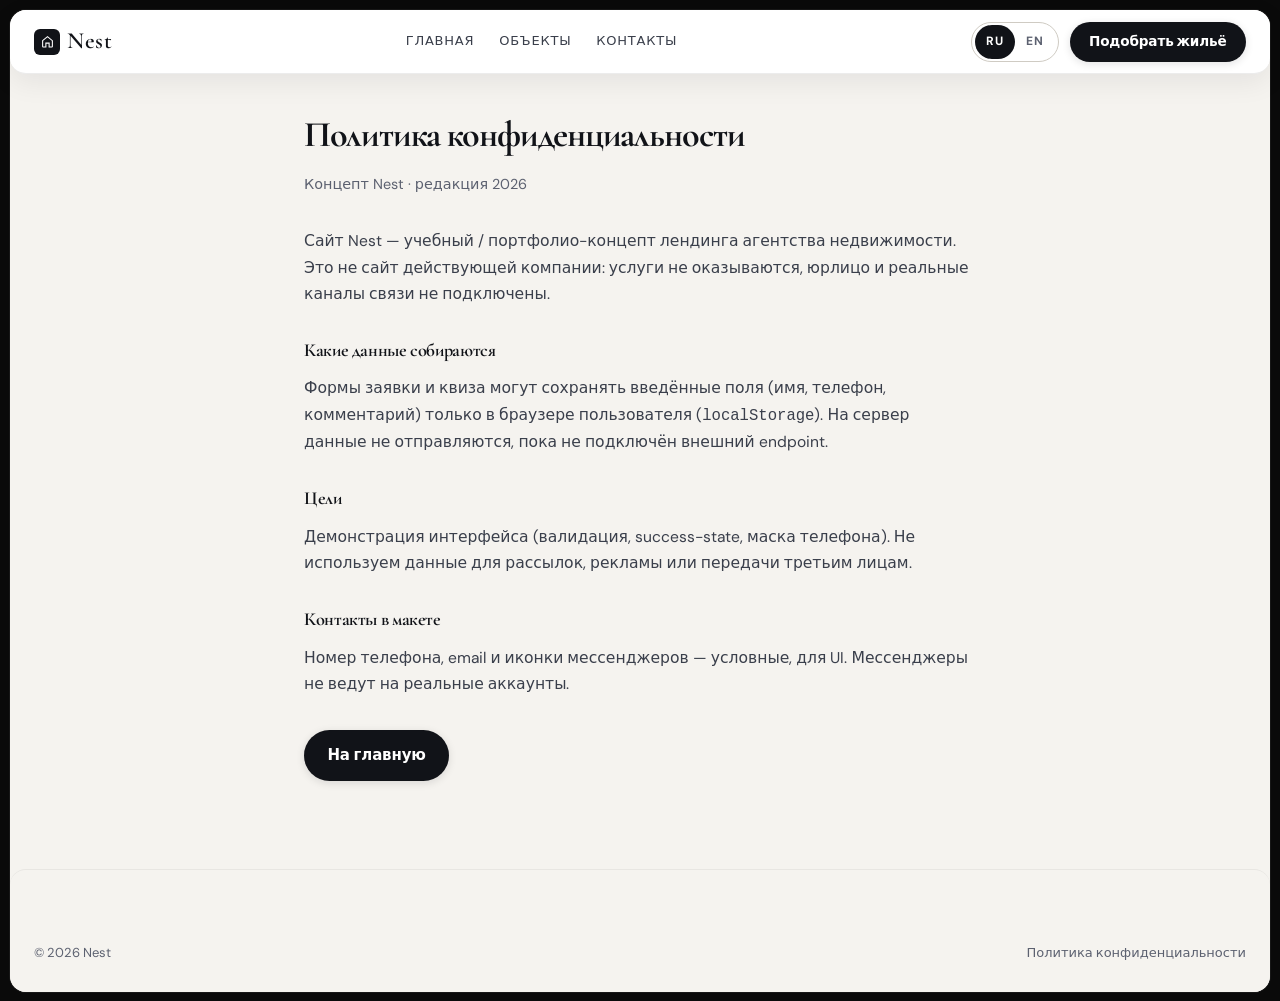
==== commit b06de048: "Polish Nest landing: quiz, catalog, i18n, and layout fixes. Restore scroll-spy and catalog hover, fi" ====
--- a/privacy.html
+++ b/privacy.html
@@ -9,7 +9,7 @@
     <link rel="preconnect" href="https://fonts.googleapis.com" />
     <link rel="preconnect" href="https://fonts.gstatic.com" crossorigin />
     <link href="https://fonts.googleapis.com/css2?family=DM+Sans:opsz,wght@9..40,400;9..40,500;9..40,600;9..40,700&family=Cormorant+Garamond:ital,wght@0,400;0,500;0,600;0,700;1,400&family=DM+Sans:ital,opsz,wght@0,9..40,400;0,9..40,500;0,9..40,600;0,9..40,700;1,9..40,400" rel="stylesheet" />
-    <link rel="stylesheet" href="styles.css?v=20260326e" />
+    <link rel="stylesheet" href="nest.css?v=20260722" />
   </head>
   <body>
     <div class="site-shell">
@@ -80,7 +80,7 @@
         </div>
       </footer>
     </div>
-    <script src="i18n.js?v=20260326e"></script>
-    <script src="main.js?v=20260326e"></script>
+    <script src="i18n.js?v=20260722"></script>
+    <script src="main.js?v=20260722"></script>
   </body>
 </html>
--- a/nest.css
+++ b/nest.css
@@ -0,0 +1,7352 @@
+/* ============================================
+   NEST — Premium Real Estate Landing v2
+   Quiet luxury · depth · intentional motion
+   ============================================ */
+
+:root {
+  /* Palette — quiet luxury: warm paper, ink, restrained brass (1 accent use/screen) */
+  --bg: #f5f3ef;
+  --bg-elevated: #ffffff;
+  --bg-muted: #ebe8e2;
+  --bg-alt: #fafaf8;
+  --ink: #111318;
+  --ink-soft: #3a3f4b;
+  /* WCAG AA on #f5f3ef / #fff: ~5.2:1 at #5c6170 */
+  --muted: #5c6170;
+  --line: #e4e1da;
+  --line-strong: #cfcbc3;
+  --accent: #b8955a;
+  --accent-hover: #a07f48;
+  --accent-deep: #8a6b3d;
+  --accent-soft: rgba(184, 149, 90, 0.1);
+  --navy: #111318;
+  --navy-hover: #1c212b;
+  --navy-soft: #252b38;
+
+  /* Type — serif display + sans UI (strict scale + OS fallbacks) */
+  --font-display: "Cormorant Garamond", Georgia, "Times New Roman", "Liberation Serif", serif;
+  --font-body: "DM Sans", system-ui, -apple-system, "Segoe UI", Roboto, sans-serif;
+  --text-xs: 0.8125rem;   /* 13 */
+  --text-sm: 0.875rem;    /* 14 */
+  --text-base: 1rem;      /* 16 */
+  --text-md: 1.25rem;     /* 20 */
+  --text-lg: 1.75rem;     /* 28 */
+  --text-xl: 2.5rem;      /* 40 */
+  --text-2xl: 3.5rem;     /* 56 */
+  --text-3xl: 4.5rem;     /* 72 */
+
+  /* Space — 8-based scale only */
+  --space-1: 0.25rem;
+  --space-2: 0.5rem;
+  --space-3: 0.75rem;
+  --space-4: 1rem;
+  --space-5: 1.25rem;
+  --space-6: 1.5rem;
+  --space-8: 2rem;
+  --space-10: 2.5rem;
+  --space-12: 3rem;
+  --space-16: 4rem;
+  --space-20: 5.5rem;
+  --space-24: 6.5rem;
+
+  /* Radius — one language: soft architectural */
+  --r-sm: 4px;
+  --r-md: 8px;
+  --r-lg: 12px;
+  --r-xl: 16px;
+  --r-2xl: 20px;
+  --r-full: 9999px;
+
+  /* Shadows — soft depth */
+  --shadow-xs: 0 1px 2px rgba(17, 19, 24, 0.04);
+  --shadow-sm: 0 2px 8px rgba(17, 19, 24, 0.05), 0 1px 2px rgba(17, 19, 24, 0.03);
+  --shadow-md: 0 12px 32px rgba(17, 19, 24, 0.07), 0 4px 12px rgba(17, 19, 24, 0.04);
+  --shadow-lg: 0 24px 48px rgba(17, 19, 24, 0.1), 0 8px 16px rgba(17, 19, 24, 0.05);
+  --shadow-xl: 0 32px 64px rgba(17, 19, 24, 0.12), 0 12px 24px rgba(17, 19, 24, 0.06);
+  --shadow-float: 0 28px 64px rgba(17, 19, 24, 0.16), 0 10px 20px rgba(17, 19, 24, 0.08);
+
+  /* Layout */
+  --container: 1360px;
+  --gutter: 24px;
+  --frame: 10px;
+  --frame-radius: 16px;
+  --header-h: 64px;
+  --ease: cubic-bezier(0.22, 1, 0.36, 1);
+  --ease-out: cubic-bezier(0.16, 1, 0.3, 1);
+  --ease-soft: cubic-bezier(0.33, 1, 0.68, 1);
+  /* Vertical rhythm: compact section gaps */
+  --section-pad: clamp(2.5rem, 4vw, 3.5rem); /* ~40–56px */
+  --section-pad-sm: clamp(2rem, 3.2vw, 2.75rem);
+  --motion: 0.3s var(--ease-out);
+  --motion-fast: 0.22s var(--ease-out);
+  --motion-hover: 0.25s ease-out;
+  --img-grade: saturate(0.9) contrast(1.04) brightness(0.98);
+}
+
+/* Reset */
+*,
+*::before,
+*::after {
+  box-sizing: border-box;
+  margin: 0;
+  padding: 0;
+}
+
+html {
+  scroll-behavior: smooth;
+  -webkit-text-size-adjust: 100%;
+  scroll-padding-top: calc(var(--frame) + var(--header-h) + 16px);
+}
+
+body {
+  font-family: var(--font-body);
+  font-size: 1rem;
+  line-height: 1.6;
+  color: var(--ink);
+  background: #0a0a0a;
+  -webkit-font-smoothing: antialiased;
+  -moz-osx-font-smoothing: grayscale;
+  overflow-x: hidden;
+  min-height: 100svh;
+  padding: var(--frame);
+}
+
+/* Page frame: 10px inset, 20px rounded corners.
+   overflow must stay visible on the Y axis so position:sticky works
+   inside sections (clip on both axes kills sticky in Chrome). */
+.site-shell {
+  position: relative;
+  background: var(--bg);
+  border-radius: var(--frame-radius);
+  min-height: calc(100svh - var(--frame) * 2);
+  box-shadow: 0 0 0 1px rgba(255, 255, 255, 0.06);
+  overflow-x: clip;
+  overflow-y: visible;
+  isolation: isolate;
+}
+
+/* Detail pages: same frame language as main */
+body.page-property .site-shell {
+  overflow-x: clip;
+  overflow-y: visible;
+  border-radius: var(--frame-radius);
+  background: var(--bg);
+  min-height: calc(100svh - var(--frame) * 2);
+  isolation: isolate;
+}
+
+img {
+  display: block;
+  max-width: 100%;
+  height: auto;
+}
+
+a {
+  color: inherit;
+  text-decoration: none;
+}
+
+button,
+input,
+select,
+textarea {
+  font: inherit;
+  color: inherit;
+}
+
+button {
+  cursor: pointer;
+  border: none;
+  background: none;
+}
+
+ul,
+ol {
+  list-style: none;
+}
+
+/* Utilities */
+.container {
+  width: 100%;
+  max-width: none;
+  margin-inline: auto;
+  padding-inline: var(--gutter);
+}
+
+.section {
+  padding-block: var(--section-pad);
+}
+
+.section-head {
+  margin-bottom: clamp(1rem, 2vw, 1.5rem);
+  max-width: 36rem;
+}
+
+.section-head--center {
+  margin-inline: auto;
+  text-align: center;
+}
+
+.eyebrow {
+  display: inline-flex;
+  align-items: center;
+  gap: 0.4rem;
+  font-size: 0.72rem;
+  font-weight: 600;
+  letter-spacing: 0.12em;
+  text-transform: uppercase;
+  color: var(--muted);
+  margin-bottom: var(--space-4);
+}
+
+.eyebrow::before {
+  content: "—";
+  font-weight: 400;
+  letter-spacing: 0;
+  opacity: 0.7;
+  line-height: 1;
+}
+
+.eyebrow--on-dark {
+  color: rgba(255, 255, 255, 0.55);
+}
+
+.eyebrow--on-dark::before {
+  opacity: 0.55;
+}
+
+.section-title {
+  font-family: var(--font-display);
+  font-size: clamp(2.15rem, 3.8vw, 3.15rem);
+  font-weight: 600;
+  line-height: 1.1;
+  letter-spacing: -0.02em;
+  color: var(--ink);
+  text-wrap: balance;
+  max-width: 28ch; /* aim for 2 lines, not 4+ */
+}
+
+.section-lead {
+  margin-top: var(--space-4);
+  color: var(--muted);
+  font-size: var(--text-sm);
+  line-height: 1.6;
+  max-width: 32rem;
+  font-weight: 400;
+  letter-spacing: 0.01em;
+}
+
+.section-head--center .section-lead {
+  margin-inline: auto;
+}
+
+/* Buttons — primary / secondary / ghost hierarchy */
+.btn {
+  display: inline-flex;
+  align-items: center;
+  justify-content: center;
+  gap: 0.55rem;
+  min-height: 48px;
+  padding: 0.75rem 1.4rem;
+  border-radius: var(--r-full);
+  font-weight: 550;
+  font-size: 0.9375rem;
+  letter-spacing: -0.01em;
+  transition:
+    background var(--motion-hover),
+    color var(--motion-hover),
+    box-shadow var(--motion-hover),
+    transform 0.2s ease-out,
+    border-color var(--motion-hover),
+    opacity var(--motion-hover);
+  white-space: nowrap;
+  -webkit-tap-highlight-color: transparent;
+  border: 1px solid transparent;
+}
+
+.btn:focus-visible {
+  outline: 2px solid var(--ink);
+  outline-offset: 3px;
+}
+
+.btn:active {
+  transform: scale(0.97);
+}
+
+.btn--primary {
+  background: var(--navy);
+  color: #fff;
+  box-shadow: 0 2px 8px rgba(17, 19, 24, 0.12);
+  font-weight: 600;
+  position: relative;
+  overflow: hidden;
+  z-index: 0;
+  isolation: isolate;
+}
+
+.btn--primary::before {
+  content: "";
+  position: absolute;
+  inset: 0;
+  background: var(--navy-hover);
+  transform: scaleX(0);
+  transform-origin: left center;
+  transition: transform 0.4s var(--ease-out);
+  z-index: -1;
+}
+
+.btn--primary > * {
+  position: relative;
+  z-index: 1;
+}
+
+@media (hover: hover) and (pointer: fine) {
+  .btn--primary:hover {
+    transform: translateY(-1px);
+    box-shadow: 0 12px 28px rgba(17, 19, 24, 0.2);
+  }
+
+  .btn--primary:hover::before {
+    transform: scaleX(1);
+  }
+
+  .btn--primary:hover:active {
+    transform: scale(0.97);
+  }
+}
+
+/* Secondary: text + underline only */
+.btn--text {
+  background: transparent;
+  color: var(--ink);
+  border: none;
+  min-height: 44px;
+  padding: 0.5rem 0.15rem;
+  border-radius: 0;
+  font-weight: 550;
+  position: relative;
+  box-shadow: none;
+}
+
+.btn--text::after {
+  content: "";
+  position: absolute;
+  left: 0;
+  right: 0;
+  bottom: 0.35rem;
+  height: 1px;
+  background: currentColor;
+  transform: scaleX(0.35);
+  transform-origin: left;
+  transition: transform 0.35s var(--ease-out);
+  opacity: 0.55;
+}
+
+@media (hover: hover) and (pointer: fine) {
+  .btn--text:hover {
+    background: transparent;
+    transform: none;
+    box-shadow: none;
+  }
+
+  .btn--text:hover::after {
+    transform: scaleX(1);
+    opacity: 1;
+  }
+}
+
+/* Accent alias = same as primary (ink/navy) — no gold CTAs */
+.btn--accent {
+  background: var(--navy);
+  color: #fff;
+  font-weight: 600;
+  box-shadow: 0 2px 8px rgba(17, 19, 24, 0.12);
+}
+
+@media (hover: hover) and (pointer: fine) {
+  .btn--accent:hover {
+    background: var(--navy-hover);
+    transform: translateY(-1px);
+    box-shadow: 0 12px 28px rgba(17, 19, 24, 0.2);
+  }
+}
+
+/* Hero search — solid ink, calm weight */
+.btn--search {
+  background: var(--navy);
+  color: #fff;
+  font-weight: 600;
+  font-size: 0.9375rem;
+  letter-spacing: 0;
+  min-height: 54px;
+  padding: 0 1.6rem;
+  border-radius: var(--r-md);
+  box-shadow: 0 4px 14px rgba(17, 19, 24, 0.16);
+  position: relative;
+  overflow: hidden;
+}
+
+@media (hover: hover) and (pointer: fine) {
+  .btn--search:hover {
+    background: var(--navy-hover);
+    transform: translateY(-1px);
+    box-shadow: 0 10px 24px rgba(17, 19, 24, 0.2);
+  }
+}
+
+.btn--search:active {
+  transform: scale(0.97);
+}
+
+.btn--search svg {
+  width: 17px;
+  height: 17px;
+  color: rgba(255, 255, 255, 0.85);
+}
+
+.btn--ghost {
+  background: transparent;
+  color: var(--ink);
+  border: 1px solid var(--line-strong);
+}
+
+@media (hover: hover) and (pointer: fine) {
+  .btn--ghost:hover {
+    border-color: var(--ink);
+    background: var(--bg-elevated);
+    box-shadow: var(--shadow-sm);
+  }
+}
+
+.btn--light {
+  background: #fff;
+  color: var(--ink);
+}
+
+@media (hover: hover) and (pointer: fine) {
+  .btn--light:hover {
+    background: var(--bg-muted);
+    transform: translateY(-1px);
+  }
+}
+
+.btn--block {
+  width: 100%;
+}
+
+.btn svg {
+  width: 18px;
+  height: 18px;
+  flex-shrink: 0;
+}
+
+/* ========== HEADER — over-hero glass / solid on light & property ========== */
+.header {
+  position: fixed;
+  top: var(--frame);
+  left: var(--frame);
+  right: var(--frame);
+  z-index: 100;
+  height: var(--header-h);
+  display: flex;
+  align-items: center;
+  background: transparent;
+  border-radius: var(--frame-radius);
+  border-bottom: 1px solid transparent;
+  transition:
+    box-shadow 0.4s var(--ease-out),
+    background 0.4s var(--ease-out),
+    border-color 0.4s var(--ease-out),
+    color 0.35s var(--ease-out);
+  color: #fff;
+}
+
+/* ——— Over hero (dark photo): light text; controls stay solid for contrast ——— */
+.header:not(.is-solid) .logo,
+.header:not(.is-solid) .nav__link {
+  color: rgba(255, 255, 255, 0.95);
+  text-shadow: 0 1px 12px rgba(0, 0, 0, 0.35);
+}
+
+.header:not(.is-solid) .nav__link:hover {
+  color: #fff;
+}
+
+/* Always-solid control chips — never white-on-white */
+.header:not(.is-solid) .lang-toggle {
+  background: #fff;
+  border-color: rgba(255, 255, 255, 0.95);
+  box-shadow: 0 4px 16px rgba(0, 0, 0, 0.18);
+}
+
+.header:not(.is-solid) .lang-toggle__btn {
+  color: var(--ink-soft);
+}
+
+.header:not(.is-solid) .lang-toggle__btn.is-active {
+  color: #fff;
+  background: var(--navy);
+}
+
+.header:not(.is-solid) .header__phone-pill {
+  color: var(--ink);
+  background: #fff;
+  border-color: #fff;
+  box-shadow: 0 4px 16px rgba(0, 0, 0, 0.18);
+}
+
+.header:not(.is-solid) .header__link-btn {
+  color: rgba(255, 255, 255, 0.88);
+  text-shadow: 0 1px 10px rgba(0, 0, 0, 0.3);
+}
+
+.header:not(.is-solid) .header__link-btn:hover {
+  color: #fff;
+}
+
+/* Primary CTA stays solid white pill on dark hero — always readable */
+.header:not(.is-solid) .header__cta-text {
+  background: #fff;
+  color: var(--ink);
+  text-shadow: none;
+  box-shadow: 0 4px 16px rgba(0, 0, 0, 0.2);
+}
+
+.header:not(.is-solid) .header__cta-text:hover {
+  background: #f3f2ef;
+  color: var(--ink);
+}
+
+.header:not(.is-solid) .menu-toggle {
+  background: #fff;
+  box-shadow: 0 4px 14px rgba(0, 0, 0, 0.15);
+}
+
+.header:not(.is-solid) .menu-toggle span,
+.header:not(.is-solid) .menu-toggle span::before,
+.header:not(.is-solid) .menu-toggle span::after {
+  background: var(--ink);
+}
+
+.header:not(.is-solid) .logo__mark {
+  background: #fff;
+  color: var(--ink);
+  box-shadow: 0 2px 10px rgba(0, 0, 0, 0.15);
+}
+
+/* ——— Solid (scrolled + property pages + light backgrounds) ——— */
+.header.is-solid {
+  background: #fff;
+  backdrop-filter: none;
+  -webkit-backdrop-filter: none;
+  border-bottom-color: rgba(17, 19, 24, 0.08);
+  color: var(--ink);
+  box-shadow: 0 8px 28px rgba(17, 19, 24, 0.07);
+}
+
+.header.is-solid .logo,
+.header.is-solid .nav__link,
+.header.is-solid .header__link-btn {
+  color: var(--ink);
+  text-shadow: none;
+}
+
+.header.is-solid .header__link-btn {
+  color: var(--ink-soft);
+}
+
+.header.is-solid .header__cta-text {
+  background: var(--navy);
+  color: #fff;
+  text-shadow: none;
+}
+
+.header.is-solid .nav__link {
+  color: var(--ink-soft);
+}
+
+.header.is-solid .nav__link.is-active,
+.header.is-solid .nav__link:hover {
+  color: var(--ink);
+}
+
+.header.is-solid .lang-toggle {
+  background: #fff;
+  border: 1px solid var(--line-strong);
+  box-shadow: none;
+}
+
+.header.is-solid .lang-toggle__btn {
+  color: var(--muted);
+}
+
+.header.is-solid .lang-toggle__btn.is-active {
+  background: var(--navy);
+  color: #fff;
+}
+
+.header.is-solid .header__phone-pill {
+  color: var(--ink);
+  background: #fff;
+  border: 1px solid var(--line-strong);
+  box-shadow: none;
+}
+
+.header.is-solid .menu-toggle span,
+.header.is-solid .menu-toggle span::before,
+.header.is-solid .menu-toggle span::after {
+  background: var(--ink);
+}
+
+.header.is-solid .logo__mark {
+  background: var(--navy);
+  color: #fff;
+  box-shadow: none;
+}
+
+.header.is-scrolled.is-solid {
+  box-shadow: 0 10px 32px rgba(17, 19, 24, 0.08);
+}
+
+/* Property pages: always solid readable header */
+body.page-property .header {
+  background: #fff;
+  color: var(--ink);
+  border-bottom-color: rgba(17, 19, 24, 0.08);
+  box-shadow: 0 8px 28px rgba(17, 19, 24, 0.07);
+}
+
+body.page-property .header .logo,
+body.page-property .header .nav__link,
+body.page-property .header .header__link-btn,
+body.page-property .header .btn--header {
+  color: var(--ink);
+  text-shadow: none;
+}
+
+body.page-property .header .header__link-btn {
+  color: var(--ink-soft);
+}
+
+body.page-property .header .header__cta-text {
+  background: var(--navy);
+  color: #fff;
+  text-shadow: none;
+}
+
+body.page-property .header .nav__link {
+  color: var(--ink-soft);
+}
+
+body.page-property .header .nav__link.is-active {
+  color: var(--ink);
+}
+
+body.page-property .header .lang-toggle {
+  background: #fff;
+  border: 1px solid var(--line-strong);
+}
+
+body.page-property .header .lang-toggle__btn {
+  color: var(--muted);
+}
+
+body.page-property .header .lang-toggle__btn.is-active {
+  background: var(--navy);
+  color: #fff;
+}
+
+body.page-property .header .header__phone-pill {
+  color: var(--ink);
+  background: #fff;
+  border: 1px solid var(--line-strong);
+}
+
+body.page-property .header .logo__mark {
+  background: var(--navy);
+  color: #fff;
+}
+
+body.page-property .header .menu-toggle span,
+body.page-property .header .menu-toggle span::before,
+body.page-property .header .menu-toggle span::after {
+  background: var(--ink);
+}
+
+.header__inner {
+  display: grid;
+  grid-template-columns: auto 1fr auto;
+  align-items: center;
+  width: 100%;
+  max-width: none;
+  margin-inline: 0;
+  padding-inline: var(--gutter);
+  gap: var(--space-4);
+}
+
+.logo {
+  display: inline-flex;
+  align-items: center;
+  gap: 0.45rem;
+  font-family: var(--font-display);
+  font-weight: 600;
+  font-size: 1.45rem;
+  letter-spacing: 0.02em;
+  transition: color 0.3s var(--ease-out);
+  z-index: 2;
+  justify-self: start;
+  color: inherit;
+}
+
+.logo__mark {
+  width: 26px;
+  height: 26px;
+  border-radius: 6px;
+  background: var(--navy);
+  display: grid;
+  place-items: center;
+  color: #fff;
+  flex-shrink: 0;
+  transition: background 0.3s var(--ease-out);
+}
+
+.logo__mark svg {
+  width: 13px;
+  height: 13px;
+}
+
+.nav {
+  display: flex;
+  align-items: center;
+  justify-content: center;
+  gap: 0.15rem;
+  z-index: 2;
+}
+
+.nav__mobile-cta {
+  display: none;
+}
+
+.nav__link {
+  display: inline-flex;
+  align-items: center;
+  gap: 0.35rem;
+  padding: 0.45rem 0.7rem;
+  font-size: 0.8125rem;
+  font-weight: 500;
+  color: var(--muted);
+  border-radius: 0;
+  transition: color 0.25s var(--ease-out), opacity 0.25s;
+  letter-spacing: 0.06em;
+  text-transform: uppercase;
+  white-space: nowrap;
+  background: transparent;
+}
+
+.nav__link:hover {
+  color: var(--ink);
+  background: transparent;
+  opacity: 1;
+}
+
+.header.is-solid .nav__link:hover {
+  color: var(--ink);
+}
+
+.nav__link.is-active {
+  color: inherit;
+  font-weight: 600;
+  opacity: 1;
+}
+
+/* Secondary action — quiet text link */
+.header__link-btn {
+  font-size: 0.8125rem;
+  font-weight: 500;
+  letter-spacing: 0.06em;
+  text-transform: uppercase;
+  min-height: 40px;
+  padding: 0 0.85rem;
+  border: none;
+  background: transparent;
+  color: var(--ink-soft);
+  position: relative;
+  transition: color 0.25s var(--ease-out);
+  cursor: pointer;
+  white-space: nowrap;
+  border-radius: var(--r-full);
+}
+
+.header__link-btn::after {
+  content: "";
+  position: absolute;
+  left: 0.85rem;
+  right: 0.85rem;
+  bottom: 0.55rem;
+  height: 1px;
+  background: currentColor;
+  transform: scaleX(0);
+  transform-origin: left;
+  transition: transform 0.3s var(--ease-out);
+  opacity: 0.55;
+}
+
+/* Primary action — separate filled CTA */
+.header__cta-text {
+  display: inline-flex;
+  align-items: center;
+  justify-content: center;
+  font-size: 0.8125rem;
+  font-weight: 600;
+  letter-spacing: 0.04em;
+  text-transform: uppercase;
+  min-height: 40px;
+  padding: 0 1.15rem;
+  margin-left: 0.15rem;
+  border: none;
+  border-radius: var(--r-full);
+  background: var(--navy);
+  color: #fff;
+  white-space: nowrap;
+  box-shadow: 0 2px 8px rgba(17, 19, 24, 0.12);
+  transition:
+    background 0.25s var(--ease-out),
+    transform 0.2s var(--ease-out),
+    box-shadow 0.25s var(--ease-out);
+  position: relative;
+}
+
+.header__cta-text::after {
+  display: none;
+}
+
+@media (hover: hover) and (pointer: fine) {
+  .header__link-btn:hover {
+    color: var(--ink);
+  }
+
+  .header__link-btn:hover::after {
+    transform: scaleX(1);
+  }
+
+  .header__cta-text:hover {
+    background: var(--navy-hover);
+    transform: translateY(-1px);
+    box-shadow: 0 8px 18px rgba(17, 19, 24, 0.16);
+  }
+}
+
+.header__cta-text:active {
+  transform: scale(0.97);
+}
+
+.nav__dot {
+  width: 6px;
+  height: 6px;
+  border-radius: 50%;
+  background: currentColor;
+  flex-shrink: 0;
+  opacity: 0.95;
+}
+
+.header:not(.is-solid) .nav__dot {
+  background: #fff;
+  box-shadow: 0 0 0 1px rgba(0, 0, 0, 0.15);
+}
+
+.header.is-solid .nav__dot {
+  background: var(--ink);
+}
+
+.header__actions {
+  display: flex;
+  align-items: center;
+  justify-content: flex-end;
+  gap: 0.65rem;
+  justify-self: end;
+  z-index: 2;
+}
+
+/* Clear separation between secondary (quiz) and primary CTA */
+.header__actions .header__link-btn {
+  margin-inline-end: 0.15rem;
+}
+
+.header__actions .header__cta-text {
+  margin-inline-start: 0.1rem;
+}
+
+.header__phone-pill {
+  width: 40px;
+  height: 40px;
+  border-radius: 50%;
+  border: 1px solid var(--line);
+  display: grid;
+  place-items: center;
+  color: var(--ink);
+  background: #fff;
+  transition: background 0.2s, border-color 0.2s, transform 0.2s;
+}
+
+.header__phone-pill svg {
+  width: 16px;
+  height: 16px;
+}
+
+.header__phone-pill:hover {
+  background: var(--bg-muted);
+  border-color: var(--line-strong);
+  transform: translateY(-1px);
+}
+
+.btn--header {
+  min-height: 40px;
+  padding: 0.5rem 1.15rem;
+  font-size: 0.85rem;
+  font-weight: 600;
+  border-radius: var(--r-full);
+  background: var(--navy);
+  color: #fff;
+  box-shadow: 0 2px 8px rgba(17, 19, 24, 0.12);
+  transition: background 0.2s, transform 0.2s, box-shadow 0.2s;
+}
+
+.btn--header:hover {
+  background: var(--navy-hover);
+  transform: translateY(-1px);
+  box-shadow: 0 8px 18px rgba(17, 19, 24, 0.16);
+}
+
+.header__phone {
+  display: none;
+}
+
+.menu-toggle span,
+.menu-toggle span::before,
+.menu-toggle span::after {
+  background: var(--ink);
+}
+
+.menu-toggle {
+  display: none;
+  position: relative;
+  width: 44px;
+  height: 44px;
+  place-items: center;
+  border-radius: var(--r-sm);
+  z-index: 2;
+  cursor: pointer;
+  border: 0;
+  flex-shrink: 0;
+}
+
+.menu-toggle span {
+  display: block;
+  width: 20px;
+  height: 1.5px;
+  background: var(--ink);
+  position: relative;
+  transition: background 0.2s;
+}
+
+.menu-toggle span::before,
+.menu-toggle span::after {
+  content: "";
+  position: absolute;
+  left: 0;
+  width: 20px;
+  height: 1.5px;
+  background: var(--ink);
+  transition: transform 0.25s var(--ease);
+}
+
+.menu-toggle span::before {
+  top: -6px;
+}
+
+.menu-toggle span::after {
+  top: 6px;
+}
+
+.menu-toggle[aria-expanded="true"] span {
+  background: transparent;
+}
+
+.menu-toggle[aria-expanded="true"] span::before {
+  top: 0;
+  transform: rotate(45deg);
+}
+
+.menu-toggle[aria-expanded="true"] span::after {
+  top: 0;
+  transform: rotate(-45deg);
+}
+
+/* ========== HERO + STATS (unified photo) ========== */
+.hero {
+  position: relative;
+  min-height: calc(100svh - var(--frame) * 2);
+  display: flex;
+  flex-direction: column;
+  justify-content: flex-end;
+  padding-top: var(--header-h);
+  overflow: hidden;
+  margin: 0;
+  border-radius: var(--frame-radius);
+}
+
+.hero__media {
+  position: absolute;
+  inset: 0;
+  z-index: 0;
+  border-radius: var(--frame-radius);
+  overflow: hidden;
+}
+
+.hero__media img {
+  width: 100%;
+  height: 100%;
+  object-fit: cover;
+  object-position: center 35%;
+  transform: scale(1.08);
+  will-change: transform;
+  filter: saturate(0.9) contrast(1.04) brightness(0.98);
+  /* Ken Burns only when not driven by JS parallax — subtle pulse as base */
+  animation: none;
+}
+
+.hero__overlay {
+  position: absolute;
+  inset: 0;
+  border-radius: var(--frame-radius);
+  background:
+    linear-gradient(
+      180deg,
+      rgba(10, 12, 16, 0.5) 0%,
+      rgba(10, 12, 16, 0.2) 36%,
+      rgba(10, 12, 16, 0.45) 70%,
+      rgba(10, 12, 16, 0.82) 100%
+    ),
+    linear-gradient(100deg, rgba(10, 12, 16, 0.35) 0%, transparent 55%);
+}
+
+.hero__main {
+  position: relative;
+  z-index: 1;
+  flex: 1;
+  display: flex;
+  flex-direction: column;
+  justify-content: flex-end;
+  padding-bottom: 2.5rem;
+}
+
+.hero__content {
+  position: relative;
+  z-index: 1;
+  width: 100%;
+  max-width: var(--container);
+  margin-inline: auto;
+  padding-inline: var(--gutter);
+  color: #fff;
+  text-align: center;
+  display: flex;
+  flex-direction: column;
+  align-items: center;
+}
+
+/* Stats — pure type, no glass cards */
+.hero__stats {
+  position: relative;
+  z-index: 2;
+  padding: 1.5rem 0 2.25rem;
+  border-top: 1px solid rgba(255, 255, 255, 0.12);
+}
+
+.stats-bar {
+  position: relative;
+  z-index: 1;
+  display: grid;
+  grid-template-columns: repeat(4, 1fr);
+  gap: 1rem;
+}
+
+.stats-bar__item {
+  text-align: center;
+  padding: 0.35rem 0.5rem;
+}
+
+.stats-bar__value {
+  font-family: var(--font-display);
+  font-size: clamp(2.5rem, 4.5vw, 3.75rem);
+  font-weight: 500;
+  letter-spacing: -0.03em;
+  color: #fff;
+  line-height: 1;
+}
+
+.stats-bar__value span {
+  color: rgba(255, 255, 255, 0.5);
+  font-weight: 400;
+}
+
+.stats-bar__label {
+  margin-top: 0.55rem;
+  font-size: var(--text-xs);
+  color: rgba(255, 255, 255, 0.55);
+  font-weight: 500;
+  letter-spacing: 0.08em;
+  text-transform: uppercase;
+}
+
+.hero__badge {
+  display: inline-flex;
+  align-items: center;
+  gap: 0.55rem;
+  padding: 0.4rem 0.9rem 0.4rem 0.65rem;
+  margin-bottom: var(--space-5);
+  background: rgba(255, 255, 255, 0.1);
+  border: 1px solid rgba(255, 255, 255, 0.16);
+  backdrop-filter: blur(12px);
+  border-radius: var(--r-full);
+  font-size: 0.8125rem;
+  font-weight: 500;
+  letter-spacing: 0.02em;
+  color: rgba(255, 255, 255, 0.92);
+}
+
+.hero__badge-dot {
+  width: 7px;
+  height: 7px;
+  border-radius: 50%;
+  background: var(--accent);
+  box-shadow: 0 0 0 3px rgba(201, 166, 107, 0.25);
+  animation: pulse-dot 2.4s ease infinite;
+}
+
+@keyframes pulse-dot {
+  0%,
+  100% {
+    box-shadow: 0 0 0 3px rgba(201, 166, 107, 0.25);
+  }
+  50% {
+    box-shadow: 0 0 0 6px rgba(201, 166, 107, 0.08);
+  }
+}
+
+.hero__title {
+  font-family: var(--font-display);
+  font-size: clamp(2.45rem, 5.2vw, 3.75rem); /* 1 step down — 2 lines */
+  font-weight: 500;
+  line-height: 1.08;
+  letter-spacing: -0.02em;
+  max-width: min(18ch, 92vw);
+  text-wrap: balance;
+  text-shadow: 0 2px 40px rgba(0, 0, 0, 0.28);
+}
+
+.hero__subtitle {
+  margin-top: var(--space-5);
+  font-size: clamp(1rem, 1.4vw, 1.125rem);
+  line-height: 1.55;
+  color: rgba(255, 255, 255, 0.78);
+  max-width: 26rem;
+  font-weight: 400;
+  letter-spacing: 0.01em;
+  text-shadow: 0 1px 16px rgba(0, 0, 0, 0.2);
+}
+
+.hero__actions {
+  display: none; /* removed CTAs — search panel is primary action */
+}
+
+.hero .search-panel {
+  margin-top: var(--space-8);
+}
+
+.btn--ghost-light {
+  background: transparent;
+  color: #fff;
+  border: 1px solid rgba(255, 255, 255, 0.35);
+  font-weight: 500;
+}
+
+@media (hover: hover) and (pointer: fine) {
+  .btn--ghost-light:hover {
+    background: rgba(255, 255, 255, 0.1);
+    border-color: rgba(255, 255, 255, 0.55);
+  }
+}
+
+.hero__scroll {
+  position: absolute;
+  left: 50%;
+  bottom: 1.25rem;
+  z-index: 3;
+  transform: translateX(-50%);
+  display: flex;
+  flex-direction: column;
+  align-items: center;
+  width: 24px;
+  height: 40px;
+  opacity: 0.7;
+  transition: opacity 0.3s;
+}
+
+.hero__scroll:hover {
+  opacity: 1;
+}
+
+.hero__scroll-line {
+  width: 1px;
+  height: 28px;
+  background: linear-gradient(180deg, rgba(255, 255, 255, 0.9), transparent);
+  animation: hero-scroll-bounce 1.8s var(--ease-out) infinite;
+}
+
+@keyframes hero-scroll-bounce {
+  0%,
+  100% {
+    transform: scaleY(0.55);
+    transform-origin: top;
+    opacity: 0.5;
+  }
+  50% {
+    transform: scaleY(1);
+    transform-origin: top;
+    opacity: 1;
+  }
+}
+
+/* Hero entrance — staged, calm */
+.hero__title,
+.hero__subtitle,
+.hero__actions,
+.hero .search-panel,
+.hero__stats,
+.hero__scroll {
+  opacity: 0;
+  transform: translateY(18px);
+  transition: opacity 0.9s var(--ease-out), transform 0.9s var(--ease-out);
+}
+
+.hero__title {
+  transition-delay: 0.08s;
+}
+
+.hero__subtitle {
+  transition-delay: 0.18s;
+}
+
+.hero__actions {
+  transition-delay: 0.28s;
+}
+
+.hero .search-panel {
+  transition-delay: 0.38s;
+}
+
+.hero__stats {
+  transition-delay: 0.5s;
+}
+
+.hero__scroll {
+  transition-delay: 0.7s;
+}
+
+.hero.is-ready .hero__title,
+.hero.is-ready .hero__subtitle,
+.hero.is-ready .hero__actions,
+.hero.is-ready .search-panel,
+.hero.is-ready .hero__stats,
+.hero.is-ready .hero__scroll {
+  opacity: 1;
+  transform: none;
+}
+
+.hero.is-ready .hero__scroll {
+  transform: translateX(-50%);
+}
+
+/* Fallback if JS is late / blocked */
+.hero:not(.is-ready) .hero__title,
+.hero:not(.is-ready) .hero__subtitle,
+.hero:not(.is-ready) .hero__actions,
+.hero:not(.is-ready) .search-panel,
+.hero:not(.is-ready) .hero__stats {
+  animation: hero-fallback-show 0.01s linear 2.5s forwards;
+}
+
+@keyframes hero-fallback-show {
+  to {
+    opacity: 1;
+    transform: none;
+  }
+}
+
+/* —— Premium search panel —— */
+/* Lighter modern search */
+.search-panel {
+  margin-top: var(--space-6);
+  background: rgba(255, 255, 255, 0.96);
+  border-radius: 999px;
+  padding: 0.4rem 0.4rem 0.4rem 0.65rem;
+  width: 100%;
+  max-width: 820px;
+  box-shadow: 0 16px 48px rgba(17, 19, 24, 0.18);
+  border: 1px solid rgba(255, 255, 255, 0.85);
+  text-align: left;
+}
+
+.search-form {
+  display: grid;
+  grid-template-columns: 1.1fr 1fr 1fr auto;
+  gap: 0;
+  align-items: center;
+}
+
+.search-field {
+  display: flex;
+  align-items: center;
+  padding: 0.55rem 1rem;
+  position: relative;
+  min-width: 0;
+}
+
+.search-field:not(:last-of-type)::after {
+  content: "";
+  position: absolute;
+  right: 0;
+  top: 25%;
+  bottom: 25%;
+  width: 1px;
+  background: var(--line);
+}
+
+.search-field__body {
+  display: flex;
+  flex-direction: column;
+  gap: 0.1rem;
+  min-width: 0;
+  flex: 1;
+}
+
+.search-field label {
+  font-size: 0.65rem;
+  font-weight: 600;
+  letter-spacing: 0.06em;
+  text-transform: uppercase;
+  color: var(--muted);
+}
+
+.search-field select,
+.search-field input {
+  border: none;
+  background: transparent;
+  color: var(--ink);
+  font-size: 0.9rem;
+  font-weight: 550;
+  outline: none;
+  width: 100%;
+  min-width: 0;
+  appearance: none;
+  -webkit-appearance: none;
+  cursor: pointer;
+  padding: 0;
+  line-height: 1.3;
+}
+
+.search-field select {
+  background-image: url("data:image/svg+xml,%3Csvg xmlns='http://www.w3.org/2000/svg' width='12' height='12' fill='none' viewBox='0 0 24 24' stroke='%236b7080' stroke-width='2'%3E%3Cpath stroke-linecap='round' stroke-linejoin='round' d='M6 9l6 6 6-6'/%3E%3C/svg%3E");
+  background-repeat: no-repeat;
+  background-position: right 0 center;
+  padding-right: 1rem;
+}
+
+.search-form .btn--search {
+  margin: 0;
+  min-height: 48px;
+  min-width: 108px;
+  border-radius: 999px;
+  padding: 0 1.4rem;
+  font-size: 0.9rem;
+}
+
+/* ========== PROPERTIES ========== */
+.properties {
+  background: var(--bg-elevated);
+  position: relative;
+}
+
+/* Soft bridge from hero photo into catalog */
+.properties::before {
+  content: "";
+  position: absolute;
+  left: 0;
+  right: 0;
+  top: 0;
+  height: 1px;
+  background: linear-gradient(90deg, transparent, var(--line), transparent);
+  pointer-events: none;
+}
+
+.properties__head {
+  display: flex;
+  align-items: flex-end;
+  justify-content: space-between;
+  gap: var(--space-6);
+  margin-bottom: var(--space-6);
+}
+
+.properties__head .section-head {
+  margin-bottom: 0;
+}
+
+/* Asymmetric curatorial grid */
+.property-grid {
+  display: grid;
+  grid-template-columns: repeat(2, 1fr);
+  gap: clamp(1.5rem, 3vw, 2.5rem);
+}
+
+.property-card--featured {
+  grid-column: 1 / -1;
+  display: grid;
+  grid-template-columns: 1.35fr 1fr;
+  min-height: 0;
+}
+
+.property-card--featured .property-card__media {
+  aspect-ratio: auto;
+  min-height: 360px;
+  height: 100%;
+}
+
+.property-card--featured .property-card__body {
+  justify-content: center;
+  padding: clamp(1.5rem, 3vw, 2.5rem);
+}
+
+/* Magazine property card — bordered so body text doesn’t float */
+.property-card {
+  background: var(--bg-elevated);
+  border-radius: var(--r-md);
+  overflow: hidden;
+  border: 1px solid var(--line-strong);
+  box-shadow:
+    0 1px 2px rgba(17, 19, 24, 0.04),
+    0 8px 24px rgba(17, 19, 24, 0.05);
+  transition: transform 0.35s var(--ease-out), box-shadow 0.35s var(--ease-out), border-color 0.35s var(--ease-out);
+  display: flex;
+  flex-direction: column;
+  position: relative;
+  color: inherit;
+  text-decoration: none;
+  cursor: pointer;
+}
+
+/* Hover must beat .reveal.is-visible { transform: none } */
+@media (hover: hover) and (pointer: fine) {
+  .property-card:hover,
+  .property-card.reveal.is-visible:hover,
+  .property-card.is-active,
+  .property-card.reveal.is-visible.is-active {
+    transform: translateY(-5px);
+    border-color: rgba(17, 19, 24, 0.16);
+    box-shadow: 0 22px 44px rgba(17, 19, 24, 0.11);
+  }
+
+  .property-card:hover .property-card__media img,
+  .property-card.reveal.is-visible:hover .property-card__media img,
+  .property-card.is-active .property-card__media img,
+  .property-card.reveal.is-visible.is-active .property-card__media img {
+    transform: scale(1.04);
+  }
+
+  .property-card:hover .property-card__media::after,
+  .property-card.is-active .property-card__media::after {
+    opacity: 1;
+  }
+
+  .property-card:hover .property-card__overlay,
+  .property-card.is-active .property-card__overlay {
+    opacity: 1;
+  }
+
+  .property-card:hover .property-card__cta,
+  .property-card.is-active .property-card__cta {
+    transform: translateY(0);
+    opacity: 1;
+  }
+
+  .property-card:hover .property-card__meta,
+  .property-card.is-active .property-card__meta {
+    opacity: 1;
+    max-height: 5rem;
+    margin-top: 0.75rem;
+    padding-top: 0.85rem;
+    border-top-color: var(--line);
+    transform: none;
+  }
+
+  .property-card:hover .property-card__cta svg,
+  .property-card.is-active .property-card__cta svg {
+    transform: translateX(3px);
+  }
+
+  /* Featured card always looks “selected” */
+  .property-card--featured .property-card__overlay {
+    opacity: 1;
+  }
+
+  .property-card--featured .property-card__cta {
+    transform: translateY(0);
+    opacity: 1;
+  }
+
+  .property-card--featured .property-card__meta {
+    opacity: 1;
+    max-height: 5rem;
+    margin-top: 0.75rem;
+    padding-top: 0.85rem;
+    border-top-color: var(--line);
+    transform: none;
+  }
+
+  .property-card--featured .property-card__media::after {
+    opacity: 0.55;
+  }
+}
+
+.property-card:focus-visible {
+  outline: 2px solid var(--ink);
+  outline-offset: 3px;
+}
+
+.property-card__media {
+  position: relative;
+  /* ~72% visual weight vs body */
+  aspect-ratio: 4 / 3;
+  overflow: hidden;
+  background: var(--bg-muted);
+  flex: 1 1 auto;
+}
+
+/* Soft darken on hover (via pseudo) */
+.property-card__media::after {
+  content: "";
+  position: absolute;
+  inset: 0;
+  background: rgba(10, 12, 16, 0.22);
+  opacity: 0;
+  transition: opacity 0.4s var(--ease-out);
+  pointer-events: none;
+  z-index: 1;
+}
+
+.property-card__media img {
+  width: 100%;
+  height: 100%;
+  object-fit: cover;
+  transition: transform 0.35s var(--ease-out);
+  /* Unified photo grade — single preset site-wide */
+  filter: var(--img-grade, saturate(0.9) contrast(1.04) brightness(0.98));
+}
+
+/* Image reveal when card enters view */
+.property-card.reveal .property-card__media img {
+  transform: scale(1.03);
+  transition: transform 1.1s var(--ease-out);
+}
+
+.property-card.reveal.is-visible .property-card__media img {
+  transform: scale(1);
+}
+
+/* Glass minimal badge */
+.property-card__badge {
+  position: absolute;
+  top: 1rem;
+  left: 1rem;
+  z-index: 2;
+  padding: 0.35rem 0.7rem;
+  background: rgba(255, 255, 255, 0.55);
+  backdrop-filter: blur(12px) saturate(1.1);
+  -webkit-backdrop-filter: blur(12px) saturate(1.1);
+  border-radius: var(--r-sm);
+  border: 1px solid rgba(255, 255, 255, 0.4);
+  font-size: 0.6875rem;
+  font-weight: 600;
+  color: var(--ink);
+  letter-spacing: 0.1em;
+  text-transform: uppercase;
+  box-shadow: none;
+}
+
+.property-card__badge--accent {
+  background: rgba(17, 19, 24, 0.55);
+  color: #fff;
+  border-color: rgba(255, 255, 255, 0.15);
+}
+
+.property-card__overlay {
+  position: absolute;
+  inset: 0;
+  background: linear-gradient(
+    180deg,
+    transparent 45%,
+    rgba(17, 19, 24, 0.5) 100%
+  );
+  display: flex;
+  align-items: flex-end;
+  justify-content: center;
+  padding: 1.25rem;
+  opacity: 0;
+  transition: opacity 0.32s var(--ease-out);
+  z-index: 2;
+  pointer-events: none;
+}
+
+.property-card__cta {
+  display: inline-flex;
+  align-items: center;
+  gap: 0.45rem;
+  padding: 0.65rem 1.2rem;
+  background: #fff;
+  color: var(--ink);
+  border-radius: var(--r-full);
+  font-size: 0.8125rem;
+  font-weight: 600;
+  box-shadow: 0 8px 24px rgba(0, 0, 0, 0.18);
+  transform: translateY(8px);
+  opacity: 0.95;
+  transition: transform 0.32s var(--ease-out), opacity 0.32s var(--ease-out),
+    background 0.25s, color 0.25s;
+}
+
+.property-card__cta svg {
+  width: 14px;
+  height: 14px;
+  transition: transform 0.25s var(--ease-out);
+}
+
+/* Touch: always show a light overlay CTA affordance */
+@media (hover: none) {
+  .property-card__overlay {
+    opacity: 1;
+    background: linear-gradient(
+      180deg,
+      transparent 55%,
+      rgba(17, 19, 24, 0.35) 100%
+    );
+  }
+
+  .property-card__cta {
+    transform: none;
+    background: rgba(255, 255, 255, 0.95);
+  }
+}
+
+.property-card__body {
+  padding: 1.5rem 1.75rem 1.65rem; /* 24–28px — text not flush to edge */
+  display: flex;
+  flex-direction: column;
+  flex: 0 0 auto;
+  gap: 0.3rem;
+  background: var(--bg-elevated);
+}
+
+.property-card--featured .property-card__body {
+  background: var(--bg-elevated);
+  padding: clamp(1.75rem, 3vw, 2.25rem);
+}
+
+.property-card__top {
+  display: flex;
+  flex-direction: column;
+  align-items: flex-start;
+  gap: 0.35rem;
+  margin-bottom: 0.15rem;
+}
+
+.property-card__price {
+  text-align: left;
+  order: -1;
+  flex-shrink: 0;
+}
+
+.property-card__price-num {
+  display: inline;
+  font-family: var(--font-display);
+  font-size: clamp(1.75rem, 2.4vw, 2.15rem);
+  font-weight: 600;
+  letter-spacing: -0.02em;
+  color: var(--ink);
+  line-height: 1.05;
+}
+
+.property-card__price-unit {
+  font-family: var(--font-display);
+  font-size: 1.1rem;
+  font-weight: 500;
+  color: var(--ink-soft);
+  letter-spacing: 0;
+  margin-left: 0.25rem;
+}
+
+.property-card__price-m2 {
+  display: block;
+  font-size: var(--text-xs);
+  color: var(--muted);
+  margin-top: 0.2rem;
+  letter-spacing: 0.02em;
+}
+
+.property-card__title {
+  font-family: var(--font-body);
+  font-size: 0.95rem;
+  font-weight: 500;
+  color: var(--ink);
+  letter-spacing: -0.01em;
+  line-height: 1.35;
+}
+
+.property-card__desc {
+  font-size: var(--text-sm);
+  color: var(--ink-soft);
+  margin-bottom: 0;
+  line-height: 1.55;
+}
+
+.property-card__loc {
+  display: inline-flex;
+  align-items: center;
+  gap: 0.3rem;
+  font-size: var(--text-xs);
+  font-weight: 500;
+  color: var(--muted);
+  letter-spacing: 0.04em;
+  text-transform: uppercase;
+  padding-top: 0.1rem;
+}
+
+.property-card__loc svg {
+  width: 12px;
+  height: 12px;
+  flex-shrink: 0;
+  color: var(--muted);
+}
+
+/* Meta revealed on hover — animated only (no display toggle) */
+.property-card__meta {
+  display: flex;
+  flex-wrap: wrap;
+  align-items: center;
+  gap: 0.5rem 0.65rem;
+  font-size: var(--text-sm);
+  color: var(--ink-soft);
+  opacity: 0;
+  transform: translateY(8px);
+  max-height: 0;
+  overflow: hidden;
+  margin-top: 0;
+  padding-top: 0;
+  border-top: 1px solid transparent;
+  transition:
+    opacity 0.32s var(--ease-out),
+    transform 0.32s var(--ease-out),
+    max-height 0.35s var(--ease-out),
+    margin-top 0.32s var(--ease-out),
+    padding-top 0.32s var(--ease-out),
+    border-color 0.32s var(--ease-out);
+}
+
+@media (hover: none) {
+  .property-card__meta {
+    opacity: 1;
+    transform: none;
+    max-height: 5rem;
+    padding-top: 0.85rem;
+    margin-top: 0.75rem;
+    border-top-color: var(--line);
+  }
+}
+
+.property-card__meta strong {
+  font-weight: 600;
+  color: var(--ink);
+  font-family: var(--font-body);
+  letter-spacing: 0;
+}
+
+.meta-dot {
+  width: 3px;
+  height: 3px;
+  border-radius: 50%;
+  background: var(--line-strong);
+}
+
+/* ========== WHY — editorial typography (Wacomet), confident weight ========== */
+.why {
+  background: var(--bg-alt);
+  border-top: 1px solid var(--line);
+  padding-block: var(--section-pad);
+  position: relative;
+}
+
+.why-layout {
+  display: grid;
+  grid-template-columns: minmax(0, 0.42fr) minmax(0, 0.58fr);
+  gap: clamp(1.75rem, 4vw, 3.5rem);
+  align-items: start;
+}
+
+.why-intro {
+  position: sticky;
+  top: calc(var(--frame) + var(--header-h) + 28px);
+  padding-right: 0.75rem;
+  max-width: 26rem;
+}
+
+.why-intro__label {
+  display: inline-flex;
+  align-items: center;
+  gap: 0.4rem;
+  font-size: 0.72rem;
+  font-weight: 600;
+  letter-spacing: 0.14em;
+  text-transform: uppercase;
+  color: var(--muted);
+  margin-bottom: 1.5rem;
+}
+
+.why-intro__dash {
+  font-weight: 400;
+  letter-spacing: 0;
+  opacity: 0.7;
+}
+
+.why-intro__title {
+  font-family: var(--font-display);
+  font-size: clamp(2.15rem, 3.6vw, 2.85rem); /* fit in 2 lines */
+  font-weight: 600;
+  line-height: 1.12;
+  letter-spacing: -0.025em;
+  color: var(--ink);
+  max-width: 12ch;
+  text-wrap: balance;
+}
+
+.why-intro__lead {
+  margin-top: 1.35rem;
+  font-size: var(--text-sm);
+  line-height: 1.7;
+  color: var(--muted);
+  max-width: 30ch;
+  font-weight: 400;
+  opacity: 0.9;
+}
+
+/* Right: weighted editorial stack (not a flat list) */
+.why-list {
+  list-style: none;
+  margin: 0;
+  padding: 0;
+  display: flex;
+  flex-direction: column;
+  gap: 0.55rem;
+}
+
+.why-item {
+  display: grid;
+  grid-template-columns: minmax(4.75rem, auto) 1fr;
+  gap: clamp(1rem, 2.2vw, 1.65rem);
+  align-items: start;
+  padding: clamp(1.25rem, 2vw, 1.55rem) clamp(1.25rem, 2vw, 1.65rem);
+  border: 1px solid var(--line);
+  border-radius: var(--r-md);
+  background: #fff;
+  position: relative;
+  box-shadow: var(--shadow-xs);
+  opacity: 0;
+  transform: translateY(16px);
+  transition:
+    opacity 0.55s var(--ease-out),
+    transform 0.55s var(--ease-out),
+    background 0.35s var(--ease-out),
+    border-color 0.35s var(--ease-out),
+    box-shadow 0.35s var(--ease-out);
+  will-change: opacity, transform;
+  overflow: hidden;
+}
+
+/* Left accent bar (hover / active) */
+.why-item::before {
+  content: "";
+  position: absolute;
+  left: 0;
+  top: 0;
+  bottom: 0;
+  width: 3px;
+  background: var(--ink);
+  opacity: 0;
+  transform: scaleY(0.35);
+  transform-origin: center;
+  transition: opacity 0.35s var(--ease-out), transform 0.4s var(--ease-out);
+}
+
+.why-list.is-inview .why-item {
+  opacity: 1;
+  transform: none;
+  will-change: auto;
+}
+
+.why-list.is-inview .why-item:nth-child(1) { transition-delay: 0ms; }
+.why-list.is-inview .why-item:nth-child(2) { transition-delay: 110ms; }
+.why-list.is-inview .why-item:nth-child(3) { transition-delay: 220ms; }
+.why-list.is-inview .why-item:nth-child(4) { transition-delay: 330ms; }
+
+.why-item__num {
+  font-family: var(--font-display);
+  font-size: clamp(2.85rem, 4.8vw, 3.85rem);
+  font-weight: 500;
+  line-height: 0.9;
+  letter-spacing: -0.05em;
+  color: #1a1c22;
+  transition:
+    color 0.35s var(--ease-out),
+    transform 0.35s var(--ease-out);
+  min-width: 2.5ch;
+  font-variant-numeric: tabular-nums;
+  padding-top: 0.05rem;
+  transform-origin: left center;
+}
+
+.why-item__body {
+  padding-top: 0.2rem;
+  min-width: 0;
+}
+
+.why-item__body h3 {
+  font-family: var(--font-display);
+  font-size: clamp(1.22rem, 1.85vw, 1.48rem);
+  font-weight: 750;
+  letter-spacing: -0.03em;
+  line-height: 1.2;
+  color: var(--ink);
+  margin-bottom: 0.45rem;
+  transition: color 0.3s var(--ease-out);
+}
+
+.why-item__body p {
+  font-size: 0.95rem;
+  line-height: 1.6;
+  color: var(--muted);
+  max-width: 40ch;
+  transition: color 0.3s var(--ease-out);
+}
+
+/* Item 02 default highlight — more weight */
+.why-item--accent {
+  background: #fff;
+  border-color: rgba(17, 19, 24, 0.12);
+  box-shadow: 0 8px 28px rgba(17, 19, 24, 0.06);
+}
+
+.why-item--accent::before {
+  opacity: 1;
+  transform: scaleY(1);
+}
+
+.why-item--accent .why-item__num {
+  color: #0a0b0e;
+  font-weight: 600;
+}
+
+.why-item--accent .why-item__body h3 {
+  color: #0a0b0e;
+}
+
+@media (hover: hover) and (pointer: fine) {
+  .why-item:hover {
+    background: #fff;
+    border-color: transparent;
+    box-shadow: 0 14px 36px rgba(17, 19, 24, 0.09);
+    transform: translateX(6px);
+  }
+
+  .why-list.is-inview .why-item:hover {
+    transform: translateX(6px);
+  }
+
+  .why-item:hover::before {
+    opacity: 1;
+    transform: scaleY(1);
+  }
+
+  .why-item:hover .why-item__num {
+    color: #000;
+    transform: scale(1.05);
+  }
+
+  .why-item:hover .why-item__body h3 {
+    color: #000;
+  }
+
+  .why-item:hover .why-item__body p {
+    color: var(--ink-soft);
+  }
+}
+
+@media (hover: none) {
+  .why-item:active {
+    transform: translateX(4px);
+    background: #fff;
+    box-shadow: 0 10px 28px rgba(17, 19, 24, 0.07);
+  }
+
+  .why-item:active::before {
+    opacity: 1;
+    transform: scaleY(1);
+  }
+}
+
+/* ========== PROCESS — bold columns (FACTURE), monumental ========== */
+.process {
+  background: var(--bg-elevated);
+  padding-block: var(--section-pad);
+  border-top: 1px solid var(--line);
+}
+
+.process-head {
+  max-width: 38rem;
+  margin-bottom: clamp(0.9rem, 1.8vw, 1.4rem);
+}
+
+.process-head__label {
+  display: inline-flex;
+  align-items: center;
+  gap: 0.4rem;
+  font-size: 0.72rem;
+  font-weight: 600;
+  letter-spacing: 0.14em;
+  text-transform: uppercase;
+  color: var(--muted);
+  margin-bottom: 1.15rem;
+}
+
+.process-head__dash {
+  font-weight: 400;
+  letter-spacing: 0;
+  opacity: 0.7;
+}
+
+.process-head__title {
+  font-family: var(--font-display);
+  font-size: clamp(2.2rem, 4vw, 3.15rem);
+  font-weight: 700;
+  line-height: 1.04;
+  letter-spacing: -0.035em;
+  color: var(--ink);
+  max-width: 14ch;
+}
+
+.process-head__lead {
+  margin-top: 0.95rem;
+  font-size: var(--text-sm);
+  line-height: 1.7;
+  color: var(--muted);
+  max-width: 40ch;
+  opacity: 0.9;
+}
+
+.process-stage {
+  position: relative;
+}
+
+.process-cols {
+  list-style: none;
+  margin: 0;
+  padding: 0;
+  display: grid;
+  grid-template-columns: 1fr 1fr 1fr 1.14fr;
+  border: 1px solid var(--line);
+  border-radius: var(--r-md);
+  overflow: hidden;
+  background: #fff;
+  box-shadow: var(--shadow-sm);
+}
+
+.process-col {
+  display: flex;
+  flex-direction: column;
+  min-height: clamp(440px, 52vh, 580px);
+  padding: clamp(1.65rem, 2.6vw, 2.4rem) clamp(1.25rem, 2vw, 1.85rem)
+    clamp(1.55rem, 2.4vw, 2.1rem);
+  border-right: 1px solid var(--line);
+  background: #faf9f6;
+  color: var(--ink);
+  position: relative;
+  transition:
+    background 0.5s var(--ease-out),
+    box-shadow 0.5s var(--ease-out),
+    color 0.5s var(--ease-out),
+    transform 0.45s var(--ease-out),
+    opacity 0.5s var(--ease-out);
+  /* Dimmed until activated */
+  opacity: 0.4;
+}
+
+/* Subtle alternating base so columns don't feel identical */
+.process-col:nth-child(even):not(.process-col--accent) {
+  background: #f3f2ed;
+}
+
+.process-col:last-child {
+  border-right: 0;
+}
+
+/* Hairline vertical dividers */
+.process-col:not(:last-child)::after {
+  content: "";
+  position: absolute;
+  top: 8%;
+  bottom: 8%;
+  right: 0;
+  width: 1px;
+  background: rgba(17, 19, 24, 0.12);
+  pointer-events: none;
+  transition: background 0.4s var(--ease-out);
+}
+
+/* Active light columns */
+.process-col.is-active {
+  opacity: 1;
+  background: #fff;
+}
+
+.process-col.is-active:nth-child(even):not(.process-col--accent) {
+  background: #fff;
+}
+
+.process-col.is-active .process-col__digit {
+  opacity: 0.94;
+  color: var(--ink);
+}
+
+.process-col.is-active .process-col__step {
+  color: var(--muted);
+}
+
+.process-col.is-active h3 {
+  color: var(--ink);
+}
+
+.process-col.is-active p {
+  color: var(--ink-soft);
+}
+
+/* Accent column 4 — muted until active, then black */
+.process-col--accent {
+  background: #f0efea;
+  color: var(--ink);
+  border-right: 0;
+  padding-inline: clamp(1.5rem, 2.4vw, 2.25rem);
+}
+
+.process-col--accent::after {
+  display: none;
+}
+
+.process-col--accent.is-active {
+  background: #0e1014;
+  color: #fff;
+  opacity: 1;
+  box-shadow: inset 0 0 0 1px rgba(255, 255, 255, 0.04);
+}
+
+.process-col--accent.is-active .process-col__digit {
+  color: #fff;
+  opacity: 0.95;
+}
+
+.process-col--accent.is-active .process-col__meta {
+  border-top-color: rgba(255, 255, 255, 0.12);
+}
+
+.process-col--accent.is-active .process-col__step {
+  color: rgba(255, 255, 255, 0.48);
+}
+
+.process-col--accent.is-active h3 {
+  color: #fff;
+}
+
+.process-col--accent.is-active p {
+  color: rgba(255, 255, 255, 0.72);
+}
+
+@media (hover: hover) and (pointer: fine) {
+  .process-col.is-active:not(.process-col--accent):hover {
+    background: #f3f2ed;
+    transform: translateY(-5px);
+    box-shadow: 0 18px 40px rgba(17, 19, 24, 0.1);
+    z-index: 2;
+  }
+
+  .process-col.is-active:not(.process-col--accent):hover .process-col__digit {
+    transform: translateY(-4px);
+    opacity: 1;
+  }
+
+  .process-col.is-active:not(.process-col--accent):hover h3 {
+    color: #000;
+  }
+
+  .process-col--accent.is-active:hover {
+    background: #1c212b;
+    transform: translateY(-5px);
+    box-shadow: 0 22px 48px rgba(17, 19, 24, 0.28);
+    z-index: 2;
+  }
+
+  .process-col--accent.is-active:hover .process-col__digit {
+    transform: translateY(-4px);
+    opacity: 1;
+  }
+}
+
+.process-col__digit {
+  font-family: var(--font-display);
+  font-size: clamp(7.5rem, 14vw, 13.5rem);
+  font-weight: 400;
+  line-height: 0.78;
+  letter-spacing: -0.07em;
+  color: var(--ink);
+  margin-bottom: auto;
+  padding-top: 0.05rem;
+  user-select: none;
+  opacity: 0.45;
+  transition:
+    opacity 0.5s var(--ease-out),
+    transform 0.5s var(--ease-out),
+    color 0.5s var(--ease-out);
+}
+
+.process-col__meta {
+  margin-top: clamp(1.75rem, 3.5vw, 2.75rem);
+  padding-top: 1.25rem;
+  border-top: 1px solid rgba(17, 19, 24, 0.1);
+  transition: border-color 0.5s var(--ease-out);
+}
+
+.process-col__step {
+  display: inline-block;
+  font-size: 0.68rem;
+  font-weight: 700;
+  letter-spacing: 0.14em;
+  text-transform: uppercase;
+  color: var(--muted);
+  margin-bottom: 0.65rem;
+  transition: color 0.5s var(--ease-out);
+}
+
+.process-col h3 {
+  font-family: var(--font-display);
+  /* Stronger hierarchy vs digits */
+  font-size: clamp(1.35rem, 1.9vw, 1.65rem);
+  font-weight: 750;
+  letter-spacing: -0.035em;
+  line-height: 1.15;
+  color: var(--ink);
+  margin-bottom: 0.7rem;
+  transition: color 0.5s var(--ease-out);
+  max-width: 12ch;
+}
+
+.process-col p {
+  font-size: 0.98rem;
+  line-height: 1.6;
+  color: var(--ink-soft);
+  max-width: 24ch;
+  transition: color 0.5s var(--ease-out);
+}
+
+/* Dimmed text slightly softer before activation */
+.process-col:not(.is-active) h3,
+.process-col:not(.is-active) p,
+.process-col:not(.is-active) .process-col__step {
+  opacity: 0.85;
+}
+
+.process-col.is-active h3,
+.process-col.is-active p,
+.process-col.is-active .process-col__step {
+  opacity: 1;
+}
+
+/* ========== REVIEWS — two-column (ref: left copy + right feed) ========== */
+.reviews {
+  background: var(--bg-alt);
+  padding-block: var(--section-pad);
+  border-top: 1px solid var(--line);
+}
+
+.reviews-split {
+  display: grid;
+  grid-template-columns: minmax(0, 1fr) minmax(0, 1.05fr);
+  gap: clamp(2rem, 5vw, 4rem);
+  align-items: center;
+  background: var(--bg-elevated);
+  border: 1px solid var(--line);
+  border-radius: var(--r-2xl);
+  padding: clamp(1.75rem, 4vw, 3.25rem);
+  box-shadow: var(--shadow-md);
+}
+
+@media (min-width: 961px) {
+  .reviews-split {
+    align-items: stretch;
+  }
+
+  .reviews-split__left {
+    display: flex;
+    flex-direction: column;
+    justify-content: center;
+  }
+}
+
+.reviews-split__left {
+  max-width: 28rem;
+}
+
+.reviews-split__left .section-title {
+  margin-bottom: 0;
+  max-width: 12ch;
+  line-height: 1.08;
+}
+
+.reviews-split__lead {
+  margin-top: var(--space-5);
+  max-width: 28rem;
+}
+
+.reviews-split__actions {
+  display: flex;
+  flex-wrap: wrap;
+  gap: 0.65rem;
+  margin-top: var(--space-8);
+}
+
+.reviews-split__social {
+  display: flex;
+  flex-wrap: wrap;
+  align-items: center;
+  gap: 0.75rem 1rem;
+  margin-top: var(--space-10);
+  padding-top: var(--space-6);
+  border-top: 1px solid var(--line);
+}
+
+.reviews-split__stars {
+  display: flex;
+  gap: 0.12rem;
+  color: #e8b84a;
+}
+
+.reviews-split__stars svg {
+  width: 18px;
+  height: 18px;
+  fill: currentColor;
+}
+
+.reviews-split__avatars {
+  display: flex;
+  align-items: center;
+}
+
+.reviews-split__avatars img {
+  width: 36px;
+  height: 36px;
+  border-radius: 50%;
+  object-fit: cover;
+  border: 2px solid #fff;
+  box-shadow: 0 1px 4px rgba(17, 19, 24, 0.12);
+  margin-left: -10px;
+  background: var(--bg-muted);
+}
+
+.reviews-split__avatars img:first-child {
+  margin-left: 0;
+}
+
+.reviews-split__rating {
+  width: 100%;
+  font-size: 0.8125rem;
+  color: var(--muted);
+  font-weight: 500;
+}
+
+.reviews-split__right {
+  position: relative;
+  height: min(480px, 68vh);
+  min-height: 360px;
+  overflow: hidden;
+  border-radius: 20px;
+  /* Fade top + bottom so scroll looks soft */
+  -webkit-mask-image: linear-gradient(
+    to bottom,
+    transparent 0%,
+    #000 10%,
+    #000 88%,
+    transparent 100%
+  );
+  mask-image: linear-gradient(
+    to bottom,
+    transparent 0%,
+    #000 10%,
+    #000 88%,
+    transparent 100%
+  );
+}
+
+.reviews-marquee {
+  height: 100%;
+  overflow: hidden;
+  position: relative;
+}
+
+.reviews-marquee__track {
+  display: flex;
+  flex-direction: column;
+  will-change: transform;
+  animation: reviews-marquee 32s linear infinite;
+}
+
+.reviews-marquee:hover .reviews-marquee__track,
+.reviews-marquee:focus-within .reviews-marquee__track {
+  animation-play-state: paused;
+}
+
+.reviews-marquee__group {
+  display: flex;
+  flex-direction: column;
+  gap: 0.85rem;
+  padding-bottom: 0.85rem;
+  flex-shrink: 0;
+}
+
+@keyframes reviews-marquee {
+  from {
+    transform: translate3d(0, 0, 0);
+  }
+  to {
+    transform: translate3d(0, -50%, 0);
+  }
+}
+
+.review-card {
+  background: var(--bg-elevated);
+  border-radius: 18px;
+  padding: 1.15rem 1.25rem;
+  border: 1px solid var(--line);
+  display: flex;
+  flex-direction: column;
+  gap: 0.75rem;
+  box-shadow: 0 4px 18px rgba(17, 19, 24, 0.05), 0 1px 3px rgba(17, 19, 24, 0.04);
+  transition: box-shadow 0.3s var(--ease), border-color 0.3s var(--ease);
+}
+
+.review-card--feed {
+  background: #fff;
+}
+
+.review-card:hover {
+  box-shadow: 0 12px 32px rgba(17, 19, 24, 0.08), 0 4px 12px rgba(17, 19, 24, 0.05);
+  border-color: var(--line-strong);
+}
+
+.review-card__head {
+  display: flex;
+  align-items: center;
+  gap: 0.75rem;
+}
+
+.review-card__avatar {
+  width: 44px;
+  height: 44px;
+  border-radius: 50%;
+  object-fit: cover;
+  flex-shrink: 0;
+  background: var(--bg-muted);
+  box-shadow: 0 0 0 2px #fff, 0 0 0 3px var(--line);
+}
+
+.review-card__who {
+  min-width: 0;
+  flex: 1;
+}
+
+.review-card__name {
+  font-weight: 650;
+  font-size: 0.9rem;
+  color: var(--ink);
+  letter-spacing: -0.01em;
+  line-height: 1.35;
+}
+
+.review-card__sep {
+  color: var(--muted);
+  font-weight: 500;
+  margin: 0 0.2rem;
+}
+
+.review-card__name span[data-i18n] {
+  font-weight: 500;
+  color: var(--ink-soft);
+}
+
+.review-card__time {
+  font-size: 0.75rem;
+  color: var(--muted);
+  margin-top: 0.15rem;
+  font-weight: 500;
+}
+
+.review-card__stars {
+  display: flex;
+  gap: 0.12rem;
+  color: #e8b84a;
+}
+
+.review-card__stars svg {
+  width: 14px;
+  height: 14px;
+  fill: currentColor;
+}
+
+.review-card__text {
+  font-size: 0.9375rem;
+  line-height: 1.6;
+  color: var(--ink-soft);
+  text-wrap: pretty;
+  font-weight: 400;
+  margin: 0;
+}
+
+.review-card__text::before,
+.review-card__text::after {
+  content: none;
+}
+
+.review-card__role,
+.review-card__meta,
+.review-card__author {
+  /* legacy hooks kept harmless */
+}
+
+/* ========== CTA LEAD (two columns) ========== */
+/* One accent pause: deep ink frame, form stays light inside */
+.cta-lead {
+  padding-block: var(--section-pad-sm) var(--section-pad);
+  background: #14161c;
+  border-top: none;
+}
+
+.cta-lead__grid {
+  display: grid;
+  grid-template-columns: 1fr 1fr;
+  gap: 0;
+  align-items: stretch;
+  background: var(--bg-elevated);
+  border: 1px solid rgba(255, 255, 255, 0.08);
+  border-radius: var(--r-xl);
+  overflow: hidden;
+  box-shadow: 0 28px 64px rgba(0, 0, 0, 0.35);
+}
+
+.cta-lead__form-wrap {
+  padding: clamp(1.5rem, 3vw, 2.5rem) clamp(1.5rem, 3vw, 2.75rem) clamp(1.15rem, 2.2vw, 1.65rem);
+  background: #fff;
+}
+
+.cta-lead__form-wrap .eyebrow {
+  color: var(--muted);
+}
+
+.cta-lead__form-wrap .section-title {
+  color: var(--ink);
+  max-width: 16ch;
+}
+
+.cta-lead__text {
+  margin-bottom: 1.5rem;
+  color: var(--muted);
+}
+
+.cta-lead__form {
+  display: flex;
+  flex-direction: column;
+  gap: 0.75rem;
+}
+
+.cta-lead__row {
+  display: grid;
+  grid-template-columns: 1fr 1fr;
+  gap: 0.85rem;
+}
+
+.field {
+  display: flex;
+  flex-direction: column;
+  gap: 0.35rem;
+}
+
+.field--light label {
+  font-size: 0.72rem;
+  font-weight: 600;
+  letter-spacing: 0.04em;
+  text-transform: uppercase;
+  color: var(--muted);
+}
+
+.field--light input,
+.field--light select,
+.field--light textarea {
+  min-height: 48px;
+  padding: 0.7rem 0.95rem;
+  border-radius: var(--r-md);
+  border: 1px solid var(--line);
+  background: var(--bg);
+  color: var(--ink);
+  outline: none;
+  font-size: 0.975rem;
+  transition: border-color 0.2s, box-shadow 0.2s, background 0.2s;
+}
+
+.field--light textarea {
+  min-height: 92px;
+  resize: vertical;
+}
+
+.field--light input:focus,
+.field--light select:focus,
+.field--light textarea:focus {
+  border-color: var(--ink);
+  background: #fff;
+  box-shadow: 0 0 0 3px rgba(17, 19, 24, 0.06);
+}
+
+.field--light select {
+  appearance: none;
+  background-image: url("data:image/svg+xml,%3Csvg xmlns='http://www.w3.org/2000/svg' width='12' height='12' fill='none' viewBox='0 0 24 24' stroke='%236b7080' stroke-width='2'%3E%3Cpath stroke-linecap='round' stroke-linejoin='round' d='M6 9l6 6 6-6'/%3E%3C/svg%3E");
+  background-repeat: no-repeat;
+  background-position: right 0.9rem center;
+  padding-right: 2.2rem;
+  cursor: pointer;
+}
+
+.cta-lead__note {
+  font-size: 0.8125rem;
+  color: var(--muted);
+  text-align: center;
+  margin: 0;
+}
+
+.cta-lead__visual {
+  position: relative;
+  min-height: 420px;
+  background: var(--bg-muted);
+}
+
+.cta-lead__visual img {
+  width: 100%;
+  height: 100%;
+  object-fit: cover;
+  position: absolute;
+  inset: 0;
+}
+
+.cta-lead__card {
+  position: absolute;
+  left: 1.25rem;
+  right: 1.25rem;
+  bottom: 1.25rem;
+  background: rgba(255, 255, 255, 0.94);
+  backdrop-filter: blur(12px);
+  border-radius: var(--r-xl);
+  padding: 1.25rem 1.35rem;
+  border: 1px solid rgba(255, 255, 255, 0.8);
+  box-shadow: var(--shadow-md);
+}
+
+.cta-lead__card-title {
+  font-family: var(--font-display);
+  font-weight: 650;
+  font-size: 1.05rem;
+  letter-spacing: -0.02em;
+  margin-bottom: 0.75rem;
+}
+
+.cta-lead__list {
+  display: flex;
+  flex-direction: column;
+  gap: 0.45rem;
+  margin-bottom: 1rem;
+}
+
+.cta-lead__list li {
+  font-size: 0.9rem;
+  color: var(--ink-soft);
+  padding-left: 1.1rem;
+  position: relative;
+}
+
+.cta-lead__list li::before {
+  content: "";
+  position: absolute;
+  left: 0;
+  top: 0.45rem;
+  width: 6px;
+  height: 6px;
+  border-radius: 50%;
+  background: var(--navy);
+}
+
+.cta-lead__phone {
+  font-weight: 650;
+  font-size: 1rem;
+  color: var(--ink);
+  transition: opacity 0.2s;
+}
+
+.cta-lead__phone:hover {
+  opacity: 0.7;
+}
+
+/* ========== FOOTER — same branch as main site ========== */
+.footer {
+  background: var(--bg);
+  color: var(--ink);
+  padding: var(--section-pad) 0 0;
+  border-top: 1px solid rgba(17, 19, 24, 0.06);
+  overflow: hidden;
+  /* Rounded top + bottom (same radius as site frame) */
+  border-radius: var(--frame-radius);
+  /* Gap above so the top curve reads against the previous section */
+  margin-top: 0.75rem;
+}
+
+/* Same container language as sections — no extra max-width/padding fork */
+.footer .container,
+.footer__inner.container {
+  max-width: none;
+  margin-inline: auto;
+  padding-inline: var(--gutter);
+  width: 100%;
+  position: relative;
+}
+
+.footer__grid {
+  display: grid;
+  grid-template-columns: minmax(0, 1.35fr) repeat(3, minmax(0, 1fr));
+  gap: clamp(1.75rem, 3.5vw, 3rem);
+  margin-bottom: clamp(2rem, 4vw, 3rem);
+  position: relative;
+  z-index: 2;
+}
+
+/* Same eyebrow system as sections */
+.footer__kicker {
+  display: inline-flex;
+  align-items: center;
+  gap: 0.4rem;
+  font-size: 0.72rem;
+  font-weight: 600;
+  letter-spacing: 0.12em;
+  text-transform: uppercase;
+  color: var(--muted);
+  margin-bottom: var(--space-4);
+}
+
+.footer__kicker::before {
+  content: "—";
+  font-weight: 400;
+  letter-spacing: 0;
+  opacity: 0.7;
+}
+
+.footer__headline {
+  font-family: var(--font-display);
+  font-size: clamp(1.85rem, 3.2vw, 2.65rem);
+  font-weight: 600;
+  line-height: 1.12;
+  letter-spacing: -0.02em;
+  max-width: 14ch;
+  margin-bottom: 1.5rem;
+  color: var(--ink);
+  text-wrap: balance;
+}
+
+.footer__social {
+  display: flex;
+  flex-wrap: wrap;
+  gap: 0.5rem;
+}
+
+.footer__social a {
+  width: 42px;
+  height: 42px;
+  border-radius: var(--r-md);
+  border: 1px solid var(--line);
+  display: grid;
+  place-items: center;
+  color: var(--ink-soft);
+  background: #fff;
+  transition:
+    background 0.28s var(--ease-out),
+    color 0.28s var(--ease-out),
+    border-color 0.28s var(--ease-out),
+    transform 0.28s var(--ease-out);
+}
+
+.footer__social a svg {
+  width: 16px;
+  height: 16px;
+}
+
+@media (hover: hover) and (pointer: fine) {
+  .footer__social a:hover {
+    background: var(--navy);
+    border-color: var(--navy);
+    color: #fff;
+    transform: translateY(-2px);
+  }
+}
+
+/* Column labels = same caps/tracking as nav labels */
+.footer__col h4 {
+  font-size: 0.72rem;
+  font-weight: 600;
+  color: var(--muted);
+  margin-bottom: 1.1rem;
+  font-family: var(--font-body);
+  letter-spacing: 0.1em;
+  text-transform: uppercase;
+}
+
+.footer__col ul {
+  display: flex;
+  flex-direction: column;
+  gap: 0.7rem;
+}
+
+.footer__col a,
+.footer__col span {
+  font-size: 0.9375rem;
+  color: var(--ink-soft);
+  font-weight: 450;
+  position: relative;
+  display: inline-block;
+  transition: color 0.25s var(--ease-out);
+}
+
+.footer__col a::after {
+  content: "";
+  position: absolute;
+  left: 0;
+  right: 0;
+  bottom: -2px;
+  height: 1px;
+  background: currentColor;
+  transform: scaleX(0);
+  transform-origin: left;
+  transition: transform 0.3s var(--ease-out);
+  opacity: 0.55;
+}
+
+@media (hover: hover) and (pointer: fine) {
+  .footer__col a:hover {
+    color: var(--ink);
+  }
+
+  .footer__col a:hover::after {
+    transform: scaleX(1);
+  }
+}
+
+.footer__brandmark,
+.footer__wordmark,
+.footer__skyline {
+  display: none !important;
+}
+
+.footer__bottom {
+  display: flex;
+  align-items: center;
+  justify-content: space-between;
+  gap: 1rem;
+  padding: 1.35rem 0 1.75rem;
+  border-top: 1px solid rgba(17, 19, 24, 0.08);
+  font-size: 0.8125rem;
+  color: var(--muted);
+  position: relative;
+  z-index: 2;
+}
+
+.footer__bottom a {
+  color: var(--muted);
+  position: relative;
+  transition: color 0.25s var(--ease-out);
+}
+
+.footer__bottom a::after {
+  content: "";
+  position: absolute;
+  left: 0;
+  right: 0;
+  bottom: -2px;
+  height: 1px;
+  background: currentColor;
+  transform: scaleX(0);
+  transform-origin: left;
+  transition: transform 0.3s var(--ease-out);
+  opacity: 0.5;
+}
+
+@media (hover: hover) and (pointer: fine) {
+  .footer__bottom a:hover {
+    color: var(--ink);
+  }
+
+  .footer__bottom a:hover::after {
+    transform: scaleX(1);
+  }
+}
+
+/* ========== MOBILE ========== */
+@media (max-width: 960px) {
+  .menu-toggle {
+    display: grid;
+  }
+
+  .header__phone {
+    display: none;
+  }
+
+  .header__actions .btn {
+    display: none;
+  }
+
+  .header__actions .lang-toggle {
+    display: inline-flex;
+  }
+
+  .header__inner {
+    grid-template-columns: 1fr auto;
+  }
+
+  .header__inner {
+    grid-template-columns: 1fr auto;
+  }
+
+  .nav {
+    position: fixed;
+    inset: var(--frame);
+    background: #fff;
+    flex-direction: column;
+    justify-content: center;
+    align-items: center;
+    gap: 0.35rem;
+    opacity: 0;
+    visibility: hidden;
+    pointer-events: none;
+    transition: opacity 0.3s var(--ease), visibility 0.3s;
+    padding: var(--space-8);
+    border-radius: var(--frame-radius);
+  }
+
+  .nav.is-open {
+    opacity: 1;
+    visibility: visible;
+    pointer-events: auto;
+  }
+
+  .nav__link {
+    font-size: 1.35rem;
+    font-family: var(--font-display);
+    font-weight: 600;
+    padding: 0.75rem 1.25rem;
+    color: var(--ink);
+  }
+
+  .nav__mobile-cta {
+    display: flex;
+    flex-direction: column;
+    align-items: center;
+    gap: var(--space-4);
+    margin-top: var(--space-8);
+  }
+
+  .nav__mobile-cta .header__phone {
+    display: inline-flex;
+    font-size: 1.0625rem;
+    color: var(--ink);
+  }
+
+  .nav__mobile-cta .btn {
+    display: inline-flex;
+  }
+
+  .header__phone-pill {
+    display: none;
+  }
+
+  .header__actions .btn--header,
+  .header__actions .header__cta-text,
+  .header__actions .header__link-btn {
+    display: none;
+  }
+
+  .header__actions .lang-toggle {
+    display: inline-flex;
+  }
+
+  .nav.is-open {
+    color: var(--ink);
+  }
+
+  .nav.is-open .nav__link {
+    color: var(--ink);
+  }
+
+  .nav.is-open .logo,
+  .nav.is-open .header__phone {
+    color: var(--ink);
+  }
+
+  .search-panel {
+    border-radius: var(--r-xl);
+    padding: 0.5rem;
+  }
+
+  .search-form {
+    grid-template-columns: 1fr;
+  }
+
+  .search-field:not(:last-of-type)::after {
+    display: none;
+  }
+
+  .search-form .btn--search {
+    min-height: 48px;
+    width: 100%;
+    border-radius: var(--r-md);
+  }
+
+  .cta-lead__grid {
+    grid-template-columns: 1fr;
+  }
+
+  .cta-lead__visual {
+    min-height: 320px;
+    order: -1;
+  }
+
+  .footer__grid {
+    grid-template-columns: 1fr 1fr;
+    gap: 1.75rem 1.5rem;
+  }
+
+  .footer__brand {
+    grid-column: 1 / -1;
+  }
+
+  .footer__headline {
+    max-width: 16ch;
+    font-size: clamp(1.75rem, 5vw, 2.25rem);
+  }
+
+  .stats-bar {
+    grid-template-columns: 1fr 1fr;
+    gap: 1.25rem 0.5rem;
+  }
+
+  .why-layout {
+    grid-template-columns: 1fr;
+    gap: 2.5rem;
+  }
+
+  .why-intro {
+    position: static;
+    max-width: none;
+  }
+
+  .why-intro__title {
+    max-width: 12ch;
+    font-size: clamp(2.1rem, 7vw, 2.75rem);
+  }
+
+  .why-intro__lead {
+    max-width: 42ch;
+  }
+
+  .process-cols {
+    grid-template-columns: 1fr;
+    border-radius: var(--r-xl);
+    overflow: hidden;
+  }
+
+  .process-col {
+    min-height: 0;
+    border-bottom: 1px solid var(--line);
+    border-right: 0;
+  }
+
+  .process-col::after {
+    display: none;
+  }
+
+  .process-col:last-child {
+    border-bottom: 0;
+  }
+
+  .process-col__digit {
+    font-size: clamp(5.5rem, 16vw, 8rem);
+  }
+
+  .reviews-split {
+    grid-template-columns: 1fr;
+    gap: 2rem;
+  }
+
+  .reviews-split__left {
+    max-width: none;
+  }
+
+  .reviews-split__left .section-title {
+    max-width: 18ch;
+  }
+
+  .reviews-split__right {
+    height: min(420px, 60vh);
+    min-height: 320px;
+  }
+
+  .cta__inner {
+    grid-template-columns: 1fr;
+    gap: var(--space-8);
+  }
+
+}
+
+@media (max-width: 640px) {
+  :root {
+    --header-h: 56px;
+    --gutter: 14px;
+    --frame: 10px;
+    --frame-radius: 14px;
+  }
+
+  .section {
+    padding-block: var(--section-pad);
+  }
+
+  .hero {
+    min-height: 100svh;
+    padding-bottom: 3.5rem;
+    justify-content: center;
+  }
+
+  .hero__title {
+    font-size: clamp(2.35rem, 11vw, 2.9rem);
+  }
+
+  .hero__badge {
+    font-size: 0.75rem;
+  }
+
+  .search-panel {
+    margin-top: var(--space-8);
+    padding: 0.5rem;
+    border-radius: var(--r-xl);
+  }
+
+  .search-field {
+    padding: 0.75rem 0.9rem;
+  }
+
+  .search-field__icon {
+    width: 36px;
+    height: 36px;
+    border-radius: 10px;
+  }
+
+  .hero__main {
+    padding-bottom: 1.5rem;
+  }
+
+  .hero__stats {
+    padding: 1.25rem 0 1.5rem;
+  }
+
+  .stats-bar {
+    grid-template-columns: 1fr 1fr;
+    gap: 1rem 0.25rem;
+  }
+
+  .stats-bar__value {
+    font-size: 1.75rem;
+  }
+
+  .stats-bar__label {
+    font-size: 0.75rem;
+  }
+
+  .properties__head {
+    flex-direction: column;
+    align-items: flex-start;
+  }
+
+  .footer__grid {
+    grid-template-columns: 1fr;
+    gap: 1.75rem;
+  }
+
+  .footer__brand {
+    grid-column: auto;
+  }
+
+  .footer__bottom {
+    flex-direction: column;
+    align-items: flex-start;
+  }
+
+  .cta-lead__row {
+    grid-template-columns: 1fr;
+  }
+
+  .property-grid {
+    grid-template-columns: 1fr;
+  }
+
+  .property-card--featured {
+    grid-template-columns: 1fr;
+  }
+
+  .property-card--featured .property-card__media {
+    min-height: 240px;
+    aspect-ratio: 4 / 3;
+  }
+
+  .property-card__price-num {
+    font-size: 1.65rem;
+  }
+
+  .hero__actions {
+    flex-direction: column;
+    width: 100%;
+    max-width: 320px;
+  }
+
+  .hero__actions .btn {
+    width: 100%;
+  }
+
+  .hero__scroll {
+    display: none;
+  }
+
+  .why-item {
+    grid-template-columns: minmax(3.5rem, auto) 1fr;
+    gap: 0.85rem;
+    padding-block: 1.2rem;
+  }
+
+  .why-item__num {
+    font-size: clamp(2.75rem, 12vw, 3.25rem);
+  }
+
+  .process-cols {
+    grid-template-columns: 1fr;
+    border-radius: var(--r-xl);
+    overflow: hidden;
+  }
+
+  .process-col {
+    min-height: 0;
+    border-right: 0;
+    border-bottom: 1px solid var(--line);
+    padding: 1.85rem 1.35rem 2rem;
+  }
+
+  .process-col::after {
+    display: none;
+  }
+
+  .process-col:last-child {
+    border-bottom: 0;
+  }
+
+  .process-col:nth-child(2n) {
+    border-right: 0;
+  }
+
+  .process-col:nth-last-child(-n + 2) {
+    border-bottom: 1px solid var(--line);
+  }
+
+  .process-col:last-child {
+    border-bottom: 0;
+  }
+
+  .process-col__digit {
+    font-size: clamp(5.5rem, 22vw, 7rem);
+    margin-bottom: 1.1rem;
+  }
+
+  .process-col__meta {
+    margin-top: 0.5rem;
+    padding-top: 1.1rem;
+  }
+
+  .process-col:hover .process-col__digit {
+    transform: none;
+  }
+
+  .cta {
+    padding-block: var(--space-16);
+  }
+
+  .cta__form-row {
+    grid-template-columns: 1fr;
+  }
+
+}
+
+/* ========== PROPERTY DETAIL PAGE ========== */
+/* Do NOT override body background — keep dark 10px frame like main page */
+body.page-property {
+  background: #0a0a0a;
+  padding: var(--frame);
+}
+
+.prop-page {
+  padding-top: calc(var(--header-h) + 1.15rem);
+  padding-bottom: clamp(2rem, 4vw, 3rem);
+  border-radius: 0 0 20px 20px;
+}
+
+.prop-detail {
+  display: grid;
+  grid-template-columns: minmax(0, 1.15fr) minmax(0, 0.95fr);
+  gap: clamp(1rem, 2vw, 1.75rem);
+  align-items: start;
+}
+
+/* Gallery column — sticky relative to viewport (+ frame + header) */
+.prop-gallery {
+  position: sticky;
+  top: calc(var(--frame) + var(--header-h) + 12px);
+  display: flex;
+  flex-direction: column;
+  gap: 0.6rem;
+  align-self: start;
+}
+
+.prop-gallery__main {
+  border-radius: 20px;
+  overflow: hidden;
+  aspect-ratio: 4 / 3;
+  background: var(--bg-muted);
+  box-shadow: var(--shadow-md);
+}
+
+.prop-gallery__main img {
+  width: 100%;
+  height: 100%;
+  object-fit: cover;
+  filter: saturate(0.9) contrast(1.04) brightness(0.98);
+}
+
+.prop-gallery__mosaic {
+  display: grid;
+  grid-template-columns: 1fr 1fr;
+  gap: 0.6rem;
+}
+
+.prop-gallery__mosaic .prop-gallery__thumb {
+  aspect-ratio: 4 / 3;
+  border-radius: 16px;
+  border: 2px solid transparent;
+  overflow: hidden;
+  cursor: pointer;
+  padding: 0;
+  background: var(--bg-muted);
+  transition: border-color 0.2s, transform 0.25s var(--ease), box-shadow 0.25s var(--ease);
+}
+
+.prop-gallery__mosaic .prop-gallery__thumb img {
+  width: 100%;
+  height: 100%;
+  object-fit: cover;
+}
+
+.prop-gallery__mosaic .prop-gallery__thumb:hover {
+  transform: translateY(-2px);
+  box-shadow: var(--shadow-md);
+}
+
+.prop-gallery__mosaic .prop-gallery__thumb.is-active {
+  border-color: var(--navy);
+}
+
+.prop-gallery__thumbs {
+  display: grid;
+  grid-template-columns: repeat(4, 1fr);
+  gap: 0.5rem;
+}
+
+.prop-gallery__thumbs .prop-gallery__thumb {
+  border-radius: var(--r-md);
+  overflow: hidden;
+  aspect-ratio: 1;
+  border: 2px solid transparent;
+  cursor: pointer;
+  padding: 0;
+  background: var(--bg-muted);
+  transition: border-color 0.2s, transform 0.2s;
+}
+
+.prop-gallery__thumbs .prop-gallery__thumb img {
+  width: 100%;
+  height: 100%;
+  object-fit: cover;
+}
+
+.prop-gallery__thumbs .prop-gallery__thumb:hover {
+  transform: translateY(-1px);
+}
+
+.prop-gallery__thumbs .prop-gallery__thumb.is-active {
+  border-color: var(--navy);
+}
+
+.prop-info {
+  display: flex;
+  flex-direction: column;
+  min-height: 100%;
+}
+
+.prop-info__back {
+  display: inline-flex;
+  align-items: center;
+  gap: 0.35rem;
+  font-size: 0.875rem;
+  font-weight: 500;
+  color: var(--muted);
+  margin-bottom: 1.25rem;
+  transition: color 0.2s;
+}
+
+.prop-info__back:hover {
+  color: var(--ink);
+}
+
+.prop-info__badge {
+  display: inline-flex;
+  padding: 0.3rem 0.75rem;
+  border-radius: var(--r-full);
+  background: var(--bg-muted);
+  border: 1px solid var(--line);
+  font-size: 0.75rem;
+  font-weight: 600;
+  margin-bottom: 0.85rem;
+}
+
+.prop-info__title {
+  font-family: var(--font-display);
+  font-size: clamp(1.75rem, 3.2vw, 2.35rem);
+  font-weight: 600;
+  letter-spacing: -0.02em;
+  line-height: 1.12;
+  margin-bottom: 0.5rem;
+  max-width: 18ch;
+}
+
+.prop-info__address {
+  display: flex;
+  align-items: flex-start;
+  gap: 0.4rem;
+  color: var(--ink-soft);
+  font-size: 0.95rem;
+  line-height: 1.5;
+  margin-bottom: 1rem;
+}
+
+.prop-info__address svg {
+  width: 15px;
+  height: 15px;
+  flex-shrink: 0;
+  margin-top: 0.2rem;
+}
+
+.prop-info__address span {
+  flex: 1;
+  min-width: 0;
+}
+
+.prop-info__price {
+  font-family: var(--font-display);
+  font-size: clamp(1.85rem, 3.2vw, 2.4rem);
+  font-weight: 600;
+  letter-spacing: -0.02em;
+  margin-bottom: 0.35rem;
+}
+
+.prop-info__price-m2 {
+  margin-bottom: 1.5rem;
+}
+
+.prop-info__price span {
+  font-size: 0.95rem;
+  font-weight: 500;
+  color: var(--muted);
+  margin-left: 0.25rem;
+}
+
+.prop-specs {
+  display: grid;
+  grid-template-columns: repeat(2, 1fr);
+  gap: 0.75rem;
+  margin-bottom: 1.75rem;
+}
+
+.prop-spec {
+  background: var(--bg-elevated);
+  border: 1px solid var(--line);
+  border-radius: var(--r-md);
+  padding: 0.85rem 1rem;
+  box-shadow: var(--shadow-xs);
+}
+
+.prop-spec__label {
+  font-size: 0.75rem;
+  color: var(--muted);
+  margin-bottom: 0.2rem;
+  display: block;
+  visibility: visible;
+  opacity: 1;
+}
+
+.prop-spec__value {
+  font-weight: 650;
+  font-size: 0.975rem;
+  letter-spacing: -0.01em;
+  display: block;
+  color: var(--ink);
+}
+
+.prop-info__text {
+  font-size: 0.975rem;
+  line-height: 1.7;
+  color: var(--ink-soft);
+  margin-bottom: 1.75rem;
+}
+
+.prop-book {
+  background: var(--bg-elevated);
+  border: 1px solid var(--line);
+  border-radius: var(--r-xl);
+  padding: 1.5rem;
+  box-shadow: var(--shadow-md);
+  margin-top: auto;
+}
+
+/* Related properties strip */
+.prop-related {
+  margin-top: clamp(1.5rem, 3vw, 2.25rem);
+  padding-top: clamp(1.15rem, 2.5vw, 1.75rem);
+  border-top: 1px solid var(--line);
+}
+
+body.page-property .prop-page {
+  padding-top: calc(var(--header-h) + 1rem);
+  padding-bottom: clamp(1.75rem, 3.5vw, 2.75rem);
+}
+
+body.page-property .footer {
+  border-radius: var(--frame-radius);
+  margin-top: 0.75rem;
+}
+
+body.page-property .header {
+  border-radius: var(--frame-radius);
+}
+
+.prop-related__head {
+  display: flex;
+  align-items: baseline;
+  justify-content: space-between;
+  gap: 1rem;
+  margin-bottom: var(--space-6);
+}
+
+.prop-related__head h2 {
+  font-family: var(--font-display);
+  font-size: 1.5rem;
+  font-weight: 650;
+  letter-spacing: -0.02em;
+}
+
+.prop-related__grid {
+  display: grid;
+  grid-template-columns: repeat(3, 1fr);
+  gap: 1.25rem;
+}
+
+.prop-related__card {
+  display: flex;
+  flex-direction: column;
+  background: var(--bg-elevated);
+  border: 1px solid var(--line);
+  border-radius: var(--r-md);
+  overflow: hidden;
+  text-decoration: none;
+  color: inherit;
+  box-shadow: var(--shadow-sm);
+  transition: transform 0.32s var(--ease-out), box-shadow 0.32s var(--ease-out);
+  cursor: pointer;
+}
+
+.prop-related__card:hover {
+  transform: translateY(-4px);
+  box-shadow: var(--shadow-lg);
+}
+
+.prop-related__card img {
+  width: 100%;
+  height: auto;
+  aspect-ratio: 4 / 3;
+  object-fit: cover;
+  display: block;
+  flex-shrink: 0;
+  filter: saturate(0.9) contrast(1.04) brightness(0.98);
+  transition: transform 0.35s var(--ease-out);
+}
+
+.prop-related__card:hover img {
+  transform: scale(1.03);
+}
+
+.prop-related__body {
+  padding: 1.1rem 1.25rem 1.2rem;
+  display: block;
+}
+
+.prop-related__price {
+  font-family: var(--font-display);
+  font-weight: 600;
+  font-size: 1.25rem;
+  letter-spacing: -0.02em;
+  margin-bottom: 0.3rem;
+  color: var(--ink);
+}
+
+.prop-related__title {
+  font-size: 0.92rem;
+  font-weight: 550;
+  margin-bottom: 0.25rem;
+  color: var(--ink);
+  line-height: 1.35;
+}
+
+.prop-related__loc {
+  font-size: 0.8rem;
+  color: var(--muted);
+  line-height: 1.4;
+}
+
+.prop-book h3 {
+  font-family: var(--font-display);
+  font-size: 1.15rem;
+  font-weight: 650;
+  margin-bottom: 0.35rem;
+  letter-spacing: -0.02em;
+}
+
+.prop-book > p {
+  font-size: 0.875rem;
+  color: var(--muted);
+  margin-bottom: 1.15rem;
+}
+
+.prop-book__form {
+  display: flex;
+  flex-direction: column;
+  gap: 0.75rem;
+}
+
+.prop-book__form .field label {
+  color: var(--muted);
+}
+
+.prop-book__form .field input,
+.prop-book__form .field textarea {
+  border: 1px solid var(--line);
+  background: var(--bg);
+  color: var(--ink);
+  border-radius: var(--r-md);
+  min-height: 46px;
+  padding: 0.65rem 0.9rem;
+}
+
+.prop-book__form .field input:focus,
+.prop-book__form .field textarea:focus {
+  border-color: var(--ink);
+  box-shadow: 0 0 0 3px rgba(17, 19, 24, 0.06);
+  background: #fff;
+}
+
+.prop-book__form .field textarea {
+  min-height: 88px;
+  resize: vertical;
+}
+
+.prop-book__form .field input::placeholder,
+.prop-book__form .field textarea::placeholder {
+  color: var(--muted);
+  opacity: 0.7;
+}
+
+.prop-contact {
+  margin-top: 1.25rem;
+  padding-top: 1.15rem;
+  border-top: 1px solid var(--line);
+  font-size: 0.875rem;
+  color: var(--muted);
+}
+
+.prop-contact a {
+  color: var(--ink);
+  font-weight: 550;
+  transition: opacity 0.2s;
+}
+
+.prop-contact a:hover {
+  opacity: 0.7;
+}
+
+@media (max-width: 900px) {
+  .prop-detail {
+    grid-template-columns: 1fr;
+  }
+
+  .prop-gallery {
+    position: static;
+  }
+
+  .prop-gallery__main {
+    min-height: 240px;
+  }
+
+  .prop-gallery__thumbs {
+    grid-template-columns: repeat(5, 1fr);
+  }
+
+  .prop-related__grid {
+    grid-template-columns: 1fr;
+  }
+}
+
+@media (min-width: 641px) and (max-width: 900px) {
+  .prop-related__grid {
+    grid-template-columns: repeat(3, 1fr);
+  }
+}
+
+@media (max-width: 640px) {
+  .prop-related__grid {
+    grid-template-columns: 1fr;
+  }
+
+  .prop-related__head {
+    flex-direction: column;
+    align-items: flex-start;
+  }
+}
+
+/* ========== SKIP LINK ========== */
+.skip-link {
+  position: absolute;
+  left: 1rem;
+  top: -100px;
+  z-index: 1000;
+  background: var(--navy);
+  color: #fff;
+  padding: 0.75rem 1.25rem;
+  border-radius: var(--r-md);
+  font-weight: 600;
+  font-size: 0.9rem;
+  transition: top 0.2s;
+}
+
+.skip-link:focus {
+  top: calc(var(--frame) + 0.75rem);
+  outline: 2px solid var(--accent);
+  outline-offset: 2px;
+}
+
+.section-demo-note {
+  font-size: 0.8125rem;
+  color: var(--muted);
+  margin-top: 0.5rem;
+  font-weight: 500;
+}
+
+.section-head--center .section-demo-note {
+  text-align: center;
+}
+
+.footer__demo {
+  font-size: 0.875rem;
+  color: var(--muted);
+  line-height: 1.55;
+  max-width: 28ch;
+  margin-bottom: 1rem;
+}
+
+/* ========== HERO BADGE (if present) ========== */
+.hero__badge {
+  display: inline-flex;
+  align-items: center;
+  gap: 0.55rem;
+  padding: 0.4rem 0.9rem 0.4rem 0.65rem;
+  margin-bottom: var(--space-5);
+  background: rgba(255, 255, 255, 0.1);
+  border: 1px solid rgba(255, 255, 255, 0.16);
+  backdrop-filter: blur(12px);
+  border-radius: var(--r-full);
+  font-size: 0.8125rem;
+  font-weight: 500;
+  letter-spacing: 0.02em;
+  color: rgba(255, 255, 255, 0.92);
+}
+
+.hero__badge-dot {
+  width: 7px;
+  height: 7px;
+  border-radius: 50%;
+  background: #6bcb8a;
+  box-shadow: 0 0 0 3px rgba(107, 203, 138, 0.25);
+  animation: pulse-dot 2.4s ease infinite;
+}
+
+/* ========== FILTER UI ========== */
+.filter-bar {
+  display: none;
+  flex-wrap: wrap;
+  align-items: center;
+  gap: 0.5rem;
+  margin-bottom: var(--space-5);
+  min-height: 0;
+}
+
+.filter-bar.is-active {
+  display: flex;
+}
+
+.filter-chip {
+  display: inline-flex;
+  align-items: center;
+  gap: 0.35rem;
+  padding: 0.4rem 0.85rem;
+  border-radius: var(--r-full);
+  background: var(--bg-elevated);
+  border: 1px solid var(--line);
+  font-size: 0.8125rem;
+  font-weight: 550;
+  color: var(--ink-soft);
+}
+
+.filter-chip button {
+  width: 18px;
+  height: 18px;
+  border-radius: 50%;
+  display: grid;
+  place-items: center;
+  font-size: 0.85rem;
+  color: var(--muted);
+  line-height: 1;
+}
+
+.filter-chip button:hover {
+  background: var(--bg-muted);
+  color: var(--ink);
+}
+
+.filter-bar__reset {
+  font-size: 0.8125rem;
+  font-weight: 550;
+  color: var(--muted);
+  text-decoration: underline;
+  text-underline-offset: 2px;
+  margin-left: 0.25rem;
+}
+
+.filter-bar__reset:hover {
+  color: var(--ink);
+}
+
+.filter-bar__count {
+  font-size: 0.8125rem;
+  color: var(--muted);
+  font-weight: 500;
+  white-space: nowrap;
+  align-self: center;
+}
+
+.properties__actions .filter-bar__count {
+  margin-right: 0.15rem;
+  padding: 0.35rem 0.75rem;
+  border-radius: var(--r-full);
+  background: var(--bg-muted);
+  border: 1px solid var(--line);
+}
+
+.properties-empty {
+  display: none;
+  text-align: center;
+  padding: var(--space-12) var(--space-6);
+  background: var(--bg-alt);
+  border: 1px dashed var(--line-strong);
+  border-radius: var(--r-xl);
+  margin-bottom: var(--space-6);
+}
+
+.properties-empty.is-visible,
+.properties-empty:not([hidden]) {
+  display: block;
+}
+
+.properties-empty[hidden],
+.property-grid[hidden] {
+  display: none !important;
+}
+
+.properties-empty h3 {
+  font-family: var(--font-display);
+  font-size: 1.35rem;
+  font-weight: 650;
+  margin-bottom: 0.5rem;
+}
+
+.properties-empty p {
+  color: var(--muted);
+  margin-bottom: 1.25rem;
+  max-width: 28rem;
+  margin-inline: auto;
+}
+
+.property-card.is-hidden {
+  display: none;
+}
+
+.property-card__price-m2 {
+  display: block;
+  font-size: 0.75rem;
+  font-weight: 500;
+  color: var(--muted);
+  margin-top: 0.15rem;
+}
+
+.property-card__fav {
+  position: absolute;
+  top: 1rem;
+  right: 1rem;
+  z-index: 3;
+  width: 40px;
+  height: 40px;
+  border-radius: 50%;
+  background: rgba(255, 255, 255, 0.95);
+  border: 1px solid rgba(255, 255, 255, 0.8);
+  box-shadow: 0 4px 12px rgba(17, 19, 24, 0.1);
+  display: grid;
+  place-items: center;
+  color: var(--ink-soft);
+  transition: transform 0.2s, color 0.2s, background 0.2s;
+}
+
+.property-card__fav:hover {
+  transform: scale(1.06);
+  color: var(--ink);
+}
+
+.property-card__fav.is-active {
+  color: #c45c5c;
+  background: #fff;
+}
+
+.property-card__fav svg {
+  width: 18px;
+  height: 18px;
+}
+
+.property-card__fav.is-active svg {
+  fill: currentColor;
+}
+
+.properties__actions {
+  display: flex;
+  flex-wrap: wrap;
+  align-items: center;
+  gap: 0.75rem;
+}
+
+.properties__closed {
+  margin-top: var(--space-10);
+  padding: var(--space-8);
+  border-radius: var(--r-xl);
+  background: var(--navy);
+  color: #fff;
+  display: flex;
+  flex-wrap: wrap;
+  align-items: center;
+  justify-content: space-between;
+  gap: var(--space-6);
+}
+
+.properties__closed h3 {
+  font-family: var(--font-display);
+  font-size: 1.35rem;
+  font-weight: 650;
+  letter-spacing: -0.02em;
+  margin-bottom: 0.35rem;
+}
+
+.properties__closed p {
+  color: rgba(255, 255, 255, 0.7);
+  font-size: 0.95rem;
+  max-width: 36rem;
+}
+
+.properties__closed .btn--light {
+  flex-shrink: 0;
+}
+
+/* ========== TRUST BAR ========== */
+.trust {
+  padding: var(--space-8) 0;
+  background: var(--bg-elevated);
+  border-bottom: 1px solid var(--line);
+}
+
+.trust__inner {
+  display: flex;
+  flex-wrap: wrap;
+  align-items: center;
+  justify-content: space-between;
+  gap: var(--space-6);
+}
+
+.trust__label {
+  font-size: 0.8rem;
+  font-weight: 600;
+  letter-spacing: 0.06em;
+  text-transform: uppercase;
+  color: var(--muted);
+  flex-shrink: 0;
+}
+
+.trust__logos {
+  display: flex;
+  flex-wrap: wrap;
+  align-items: center;
+  gap: 0.75rem 1.5rem;
+  flex: 1;
+  justify-content: flex-end;
+}
+
+.trust__logo {
+  font-family: var(--font-display);
+  font-size: 0.95rem;
+  font-weight: 650;
+  letter-spacing: -0.02em;
+  color: var(--ink-soft);
+  opacity: 0.55;
+  white-space: nowrap;
+}
+
+.trust__ratings {
+  display: flex;
+  flex-wrap: wrap;
+  gap: 0.75rem;
+  width: 100%;
+  justify-content: center;
+  margin-top: 0.25rem;
+}
+
+.trust__rating {
+  display: inline-flex;
+  align-items: center;
+  gap: 0.5rem;
+  padding: 0.5rem 1rem;
+  border-radius: var(--r-full);
+  border: 1px solid var(--line);
+  background: var(--bg);
+  font-size: 0.875rem;
+  font-weight: 550;
+  color: var(--ink-soft);
+  transition: border-color 0.2s, box-shadow 0.2s;
+}
+
+.trust__rating:hover {
+  border-color: var(--line-strong);
+  box-shadow: var(--shadow-sm);
+  color: var(--ink);
+}
+
+.trust__rating strong {
+  color: var(--ink);
+  font-weight: 700;
+}
+
+/* ========== DISTRICTS — media cards, varied height ========== */
+.districts {
+  background: var(--bg);
+  border-top: 1px solid var(--line);
+  padding-block: var(--section-pad);
+}
+
+.districts-grid {
+  display: grid;
+  grid-template-columns: 1.2fr 1fr 1fr;
+  grid-template-rows: auto auto;
+  gap: 1.35rem;
+  align-items: stretch;
+}
+
+.district-card {
+  background: #fff;
+  border: 1px solid var(--line);
+  border-radius: 20px;
+  overflow: hidden;
+  box-shadow: 0 4px 18px rgba(17, 19, 24, 0.04);
+  transition: transform 0.4s var(--ease), box-shadow 0.4s var(--ease),
+    border-color 0.4s var(--ease);
+  display: flex;
+  flex-direction: column;
+  position: relative;
+}
+
+.district-card--tall {
+  grid-row: span 2;
+}
+
+.district-card--wide {
+  grid-column: 2 / -1;
+  flex-direction: row;
+  min-height: 210px;
+}
+
+.district-card--wide .district-card__media {
+  flex: 0 0 46%;
+  aspect-ratio: auto;
+  min-height: 100%;
+}
+
+.district-card--wide .district-card__body {
+  flex: 1;
+  justify-content: center;
+}
+
+@media (hover: hover) and (pointer: fine) {
+  .district-card:hover {
+    transform: translateY(-5px);
+    box-shadow: 0 22px 44px rgba(17, 19, 24, 0.11), 0 8px 16px rgba(17, 19, 24, 0.05);
+    border-color: transparent;
+  }
+
+  .district-card:hover .district-card__media img {
+    transform: scale(1.06);
+  }
+
+  .district-card:hover .district-card__media::after {
+    opacity: 1;
+  }
+
+  .district-card:hover .district-card__cta {
+    opacity: 1;
+    transform: none;
+    pointer-events: auto;
+  }
+}
+
+.district-card__media {
+  position: relative;
+  aspect-ratio: 16 / 11;
+  overflow: hidden;
+  background: var(--bg-muted);
+}
+
+.district-card--tall .district-card__media {
+  aspect-ratio: 3 / 4;
+  flex: 1;
+  min-height: 260px;
+}
+
+.district-card__media::after {
+  content: "";
+  position: absolute;
+  inset: 0;
+  background: linear-gradient(
+    180deg,
+    transparent 55%,
+    rgba(17, 19, 24, 0.18) 100%
+  );
+  pointer-events: none;
+  opacity: 0;
+  transition: opacity 0.4s var(--ease);
+}
+
+.district-card__media img {
+  width: 100%;
+  height: 100%;
+  object-fit: cover;
+  transition: transform 0.35s var(--ease-out);
+  filter: saturate(0.9) contrast(1.04) brightness(0.98);
+}
+
+.district-card__body {
+  padding: 1.5rem 1.75rem 1.65rem;
+  display: flex;
+  flex-direction: column;
+  gap: 0.5rem;
+  flex: 1;
+}
+
+.district-card__name {
+  font-family: var(--font-display);
+  font-size: clamp(1.28rem, 1.8vw, 1.45rem);
+  font-weight: 700;
+  letter-spacing: -0.03em;
+  line-height: 1.15;
+}
+
+.district-card__for {
+  font-size: 0.92rem;
+  color: var(--muted);
+  line-height: 1.6;
+  flex: 1;
+}
+
+.district-card__price {
+  font-size: 0.95rem;
+  font-weight: 650;
+  color: var(--ink);
+  margin-top: 0.45rem;
+  letter-spacing: -0.01em;
+}
+
+.district-card__cta {
+  display: inline-flex;
+  align-items: center;
+  gap: 0.35rem;
+  margin-top: 0.85rem;
+  align-self: flex-start;
+  min-height: 40px;
+  padding: 0 1.05rem;
+  border-radius: var(--r-full);
+  background: var(--navy);
+  color: #fff;
+  font-size: 0.85rem;
+  font-weight: 600;
+  opacity: 0;
+  transform: translateY(8px);
+  transition: opacity 0.35s var(--ease), transform 0.35s var(--ease), background 0.2s;
+  pointer-events: none;
+}
+
+.district-card:focus-within .district-card__cta {
+  opacity: 1;
+  transform: none;
+  pointer-events: auto;
+}
+
+@media (hover: hover) and (pointer: fine) {
+  .district-card__cta:hover {
+    background: var(--navy-hover);
+  }
+}
+
+/* always show CTA on touch / small screens */
+@media (hover: none) {
+  .district-card__cta {
+    opacity: 1;
+    transform: none;
+    pointer-events: auto;
+  }
+
+  .district-card__media::after {
+    opacity: 0;
+  }
+}
+
+/* ========== TEAM ========== */
+.team {
+  background: var(--bg-elevated);
+  border-block: 1px solid var(--line);
+}
+
+.team-grid {
+  display: grid;
+  grid-template-columns: repeat(3, 1fr);
+  gap: var(--space-5);
+}
+
+.team-card {
+  background: var(--bg);
+  border: 1px solid var(--line);
+  border-radius: var(--r-xl);
+  padding: var(--space-6);
+  text-align: center;
+  box-shadow: var(--shadow-sm);
+  transition: transform 0.35s var(--ease), box-shadow 0.35s var(--ease);
+}
+
+.team-card:hover {
+  transform: translateY(-3px);
+  box-shadow: var(--shadow-lg);
+}
+
+.team-card__photo {
+  width: 96px;
+  height: 96px;
+  border-radius: 50%;
+  object-fit: cover;
+  margin: 0 auto 1rem;
+  box-shadow: 0 0 0 3px #fff, 0 0 0 4px var(--line);
+}
+
+.team-card__name {
+  font-family: var(--font-display);
+  font-size: 1.15rem;
+  font-weight: 650;
+  letter-spacing: -0.02em;
+  margin-bottom: 0.25rem;
+}
+
+.team-card__role {
+  font-size: 0.875rem;
+  color: var(--muted);
+  margin-bottom: 0.75rem;
+}
+
+.team-card__stats {
+  font-size: 0.8125rem;
+  color: var(--ink-soft);
+  margin-bottom: 1rem;
+  line-height: 1.5;
+}
+
+.team-card .btn {
+  min-height: 42px;
+  font-size: 0.85rem;
+  width: 100%;
+}
+
+/* ========== ANSWERS — mortgage + FAQ split (ref layout) ========== */
+/* Second accent pause — mortgage/FAQ stays light elevated panel inside */
+.answers {
+  background: var(--bg);
+  border-top: 1px solid var(--line);
+  padding-block: var(--section-pad);
+  position: relative;
+}
+
+.answers-split {
+  display: grid;
+  grid-template-columns: minmax(0, 1fr) minmax(0, 1fr);
+  min-height: min(720px, 86vh);
+  background: #fff;
+  border-radius: 28px;
+  overflow: hidden;
+  border: 1px solid rgba(17, 19, 24, 0.06);
+  box-shadow:
+    0 4px 6px rgba(17, 19, 24, 0.02),
+    0 24px 56px rgba(17, 19, 24, 0.1),
+    0 0 0 1px rgba(255, 255, 255, 0.4) inset;
+}
+
+/* Left: atmospheric photo + caption */
+.answers-split__media {
+  position: relative;
+  min-height: 100%;
+  background: #1a1c22;
+  overflow: hidden;
+}
+
+.answers-split__media img {
+  position: absolute;
+  inset: 0;
+  width: 100%;
+  height: 100%;
+  object-fit: cover;
+  object-position: center;
+  transform: scale(1.02);
+}
+
+.answers-split__media::after {
+  content: "";
+  position: absolute;
+  inset: 0;
+  background:
+    linear-gradient(
+      180deg,
+      rgba(8, 10, 14, 0.28) 0%,
+      rgba(8, 10, 14, 0.18) 35%,
+      rgba(8, 10, 14, 0.55) 65%,
+      rgba(8, 10, 14, 0.82) 100%
+    ),
+    linear-gradient(90deg, rgba(8, 10, 14, 0.25) 0%, transparent 50%);
+  pointer-events: none;
+}
+
+.answers-split__caption {
+  position: absolute;
+  left: 0;
+  right: 0;
+  bottom: 0;
+  z-index: 1;
+  padding: clamp(1.5rem, 3.5vw, 2.75rem);
+  color: #fff;
+}
+
+.answers-split__title {
+  font-family: var(--font-display);
+  font-size: clamp(1.75rem, 2.8vw, 2.55rem);
+  font-weight: 700;
+  line-height: 1.12;
+  letter-spacing: -0.03em;
+  color: #fff;
+  text-wrap: balance;
+  /* Two-line headline (not a narrow 4-line stack) */
+  max-width: min(100%, 22ch);
+}
+
+.answers-split__dash {
+  display: inline-block;
+  margin-right: 0.2em;
+  font-weight: 500;
+  opacity: 0.9;
+}
+
+/* Right: white panel */
+.answers-split__panel {
+  display: flex;
+  flex-direction: column;
+  background: #fff;
+  padding: clamp(1.5rem, 3vw, 2.5rem) clamp(1.35rem, 2.8vw, 2.35rem);
+  overflow-y: auto;
+  max-height: min(860px, 90vh);
+  overscroll-behavior: contain;
+  scrollbar-width: thin;
+  scrollbar-color: var(--line-strong) transparent;
+}
+
+.answers-calc__eyebrow {
+  font-size: 0.72rem;
+  font-weight: 650;
+  letter-spacing: 0.12em;
+  text-transform: uppercase;
+  color: var(--muted);
+  margin-bottom: 0.55rem;
+}
+
+.answers-calc__title {
+  font-family: var(--font-display);
+  font-size: clamp(1.25rem, 2vw, 1.55rem);
+  font-weight: 700;
+  letter-spacing: -0.03em;
+  line-height: 1.2;
+  color: var(--ink);
+  margin-bottom: 1.35rem;
+  max-width: 22ch;
+}
+
+.answers-calc__form {
+  display: flex;
+  flex-direction: column;
+  gap: 1.05rem;
+}
+
+.mortgage__field label {
+  display: flex;
+  justify-content: space-between;
+  align-items: baseline;
+  gap: 0.75rem;
+  font-size: 0.875rem;
+  font-weight: 500;
+  color: var(--ink-soft);
+  margin-bottom: 0.45rem;
+}
+
+.mortgage__field label span:last-child {
+  font-weight: 700;
+  color: var(--ink);
+  font-variant-numeric: tabular-nums;
+  white-space: nowrap;
+}
+
+/* Mortgage range: black fill + black thumb (no system gold accent) */
+.mortgage__field input[type="range"] {
+  --range-progress: 0%;
+  width: 100%;
+  accent-color: #111318;
+  cursor: pointer;
+  height: 44px;
+  margin: 0;
+  padding: 0;
+  background: transparent;
+  -webkit-appearance: none;
+  appearance: none;
+}
+
+.mortgage__field input[type="range"]::-webkit-slider-runnable-track {
+  height: 6px;
+  border-radius: 999px;
+  background: linear-gradient(
+    to right,
+    #111318 0%,
+    #111318 var(--range-progress),
+    #cfcbc3 var(--range-progress),
+    #cfcbc3 100%
+  );
+}
+
+.mortgage__field input[type="range"]::-webkit-slider-thumb {
+  -webkit-appearance: none;
+  appearance: none;
+  width: 20px;
+  height: 20px;
+  margin-top: -7px;
+  border-radius: 50%;
+  background: #111318;
+  border: 2px solid #fff;
+  box-shadow: 0 2px 8px rgba(17, 19, 24, 0.2);
+  cursor: pointer;
+  transition: transform 0.2s ease-out, box-shadow 0.2s ease-out;
+}
+
+.mortgage__field input[type="range"]::-moz-range-track {
+  height: 6px;
+  border-radius: 999px;
+  background: #cfcbc3;
+}
+
+.mortgage__field input[type="range"]::-moz-range-progress {
+  height: 6px;
+  border-radius: 999px;
+  background: #111318;
+}
+
+.mortgage__field input[type="range"]::-moz-range-thumb {
+  width: 20px;
+  height: 20px;
+  border-radius: 50%;
+  background: #111318;
+  border: 2px solid #fff;
+  box-shadow: 0 2px 8px rgba(17, 19, 24, 0.2);
+  cursor: pointer;
+}
+
+@media (hover: hover) and (pointer: fine) {
+  .mortgage__field input[type="range"]:hover::-webkit-slider-thumb {
+    transform: scale(1.06);
+  }
+}
+
+.answers-calc__actions {
+  display: flex;
+  flex-wrap: wrap;
+  align-items: center;
+  gap: 1rem 1.25rem;
+  margin-top: 1.35rem;
+}
+
+.answers-calc__actions .btn {
+  min-height: 48px;
+  padding-inline: 1.5rem;
+  flex-shrink: 0;
+}
+
+.answers-calc__result {
+  display: flex;
+  flex-direction: row;
+  flex-wrap: wrap;
+  align-items: baseline;
+  gap: 0.4rem 0.55rem;
+  min-width: 0;
+  transition: transform 0.35s var(--ease), opacity 0.35s var(--ease);
+}
+
+.answers-calc__result.is-pulse {
+  animation: answers-result-pulse 0.55s var(--ease);
+}
+
+@keyframes answers-result-pulse {
+  0% { transform: scale(1); }
+  40% { transform: scale(1.03); }
+  100% { transform: scale(1); }
+}
+
+.answers-calc__from {
+  font-size: 0.75rem;
+  font-weight: 600;
+  letter-spacing: 0.06em;
+  text-transform: uppercase;
+  color: var(--muted);
+  line-height: 1;
+  transform: translateY(-0.15em);
+}
+
+.answers-calc__value {
+  font-family: var(--font-display);
+  font-size: clamp(1.65rem, 2.8vw, 2.15rem);
+  font-weight: 700;
+  letter-spacing: -0.03em;
+  line-height: 1.1;
+  color: var(--ink);
+  font-variant-numeric: tabular-nums;
+  margin: 0;
+}
+
+.answers-calc__note {
+  margin-top: 0.85rem;
+  font-size: 0.8125rem;
+  color: var(--muted);
+  line-height: 1.55;
+  max-width: 42ch;
+}
+
+.answers-divider {
+  height: 1px;
+  background: var(--line);
+  margin: 1.65rem 0 1.4rem;
+  flex-shrink: 0;
+}
+
+.answers-faq__title {
+  font-family: var(--font-display);
+  font-size: 1.2rem;
+  font-weight: 700;
+  letter-spacing: -0.02em;
+  margin-bottom: 0.85rem;
+  color: var(--ink);
+}
+
+/* FAQ accordion inside panel */
+.answers-faq .faq-list {
+  display: flex;
+  flex-direction: column;
+  gap: 0.5rem;
+  max-width: none;
+  margin: 0;
+}
+
+.faq-item {
+  background: var(--bg);
+  border: 1px solid var(--line);
+  border-radius: 14px;
+  overflow: hidden;
+  transition: border-color 0.25s var(--ease), box-shadow 0.25s var(--ease);
+}
+
+.faq-item.is-open {
+  border-color: transparent;
+  box-shadow: 0 8px 24px rgba(17, 19, 24, 0.06);
+  background: #fff;
+}
+
+.faq-item__q {
+  width: 100%;
+  display: flex;
+  align-items: center;
+  justify-content: space-between;
+  gap: 0.85rem;
+  padding: 0.95rem 1.05rem;
+  text-align: left;
+  font-weight: 600;
+  font-size: 0.9375rem;
+  color: var(--ink);
+  letter-spacing: -0.01em;
+  line-height: 1.35;
+  background: transparent;
+  border: 0;
+  cursor: pointer;
+  font-family: inherit;
+}
+
+.faq-item__q:hover {
+  background: rgba(17, 19, 24, 0.02);
+}
+
+.faq-item__icon {
+  width: 28px;
+  height: 28px;
+  border-radius: 50%;
+  border: 1px solid var(--line);
+  display: grid;
+  place-items: center;
+  flex-shrink: 0;
+  transition: transform 0.3s var(--ease), background 0.25s, border-color 0.25s, color 0.25s;
+  color: var(--muted);
+  background: #fff;
+}
+
+.faq-item__icon svg {
+  width: 14px;
+  height: 14px;
+}
+
+.faq-item.is-open .faq-item__icon {
+  transform: rotate(45deg);
+  background: var(--navy);
+  border-color: var(--navy);
+  color: #fff;
+}
+
+/* Smooth accordion via grid rows */
+.faq-item__a {
+  display: grid;
+  grid-template-rows: 0fr;
+  transition: grid-template-rows 0.4s var(--ease);
+}
+
+.faq-item.is-open .faq-item__a {
+  grid-template-rows: 1fr;
+}
+
+.faq-item__a-inner {
+  overflow: hidden;
+  min-height: 0;
+  padding: 0 1.05rem;
+  color: var(--muted);
+  font-size: 0.9rem;
+  line-height: 1.65;
+  opacity: 0;
+  transition: opacity 0.3s var(--ease), padding 0.35s var(--ease);
+}
+
+.faq-item.is-open .faq-item__a-inner {
+  opacity: 1;
+  padding-bottom: 1.05rem;
+}
+
+/* ========== REVIEWS EXTRA ========== */
+.reviews__proof {
+  display: none;
+}
+
+.review-card__meta {
+  font-size: 0.75rem;
+  color: var(--muted);
+  margin-top: 0.15rem;
+}
+
+/* ========== FORM STATES ========== */
+.field-error {
+  font-size: 0.75rem;
+  color: #b33a3a;
+  margin-top: 0.25rem;
+  display: none;
+  line-height: 1.4;
+}
+
+.field-error[hidden] {
+  display: none !important;
+}
+
+.field.is-invalid input,
+.field.is-invalid select,
+.field.is-invalid textarea {
+  border-color: #c45c5c;
+  box-shadow: 0 0 0 3px rgba(196, 92, 92, 0.12);
+}
+
+.field.is-invalid .field-error:not([hidden]) {
+  display: block;
+}
+
+.field input,
+.field select,
+.field textarea {
+  transition:
+    border-color var(--motion-hover),
+    box-shadow var(--motion-hover),
+    background var(--motion-hover);
+}
+
+.field input:focus,
+.field select:focus,
+.field textarea:focus {
+  outline: none;
+  border-color: var(--ink);
+  box-shadow: 0 0 0 3px rgba(17, 19, 24, 0.08);
+}
+
+.field-consent {
+  display: grid;
+  grid-template-columns: 20px minmax(0, 1fr);
+  align-items: center;
+  column-gap: 0.75rem;
+  row-gap: 0.35rem;
+}
+
+.field-consent input[type="checkbox"] {
+  width: 18px;
+  height: 18px;
+  margin: 0;
+  accent-color: var(--navy);
+  flex-shrink: 0;
+  cursor: pointer;
+  grid-column: 1;
+  grid-row: 1;
+  align-self: center;
+}
+
+.field-consent label {
+  font-size: 0.8125rem;
+  text-transform: none;
+  letter-spacing: 0;
+  font-weight: 450;
+  color: var(--muted);
+  line-height: 1.35;
+  cursor: pointer;
+  grid-column: 2;
+  grid-row: 1;
+  margin: 0;
+  align-self: center;
+  padding-top: 0;
+}
+
+.field-consent .field-error {
+  grid-column: 2;
+  grid-row: 2;
+  margin: 0 !important;
+  flex-basis: auto !important;
+  margin-left: 0 !important;
+}
+
+.field-consent a {
+  color: var(--ink);
+  text-decoration: underline;
+  text-underline-offset: 2px;
+}
+
+.form-success {
+  display: none;
+  text-align: center;
+  padding: var(--space-8) var(--space-4);
+}
+
+.form-success.is-visible {
+  display: block;
+}
+
+.form-success__icon {
+  width: 56px;
+  height: 56px;
+  border-radius: 50%;
+  background: rgba(107, 203, 138, 0.15);
+  color: #2d8a4e;
+  display: grid;
+  place-items: center;
+  margin: 0 auto 1rem;
+}
+
+.form-success__icon svg {
+  width: 28px;
+  height: 28px;
+}
+
+.form-success h3 {
+  font-family: var(--font-display);
+  font-size: 1.35rem;
+  font-weight: 650;
+  margin-bottom: 0.5rem;
+}
+
+.form-success p {
+  color: var(--muted);
+  margin-bottom: 1.25rem;
+  line-height: 1.6;
+}
+
+.form-success__links {
+  display: flex;
+  flex-wrap: wrap;
+  justify-content: center;
+  gap: 0.65rem;
+}
+
+.btn.is-loading {
+  opacity: 0.75;
+  pointer-events: none;
+  position: relative;
+}
+
+.cta-lead__alt {
+  display: flex;
+  flex-wrap: wrap;
+  gap: 0.45rem;
+  justify-content: center;
+  margin-top: 0.35rem;
+  margin-bottom: 0;
+}
+
+.cta-lead__alt a {
+  font-size: 0.875rem;
+  font-weight: 550;
+  color: var(--ink-soft);
+  padding: 0.4rem 0.85rem;
+  border-radius: var(--r-full);
+  border: 1px solid var(--line);
+  transition: background 0.2s, border-color 0.2s;
+}
+
+.cta-lead__alt a:hover {
+  background: var(--bg-muted);
+  border-color: var(--line-strong);
+  color: var(--ink);
+}
+
+/* ========== STICKY MOBILE BAR ========== */
+.mobile-bar {
+  display: none;
+  position: fixed;
+  left: var(--frame);
+  right: var(--frame);
+  bottom: var(--frame);
+  z-index: 90;
+  background: rgba(255, 255, 255, 0.96);
+  backdrop-filter: blur(16px);
+  border: 1px solid var(--line);
+  border-radius: 18px;
+  box-shadow: var(--shadow-float);
+  padding: 0.55rem;
+  gap: 0.4rem;
+  transform: translateY(120%);
+  opacity: 0;
+  transition: transform 0.35s var(--ease), opacity 0.35s var(--ease);
+}
+
+.mobile-bar.is-visible {
+  transform: translateY(0);
+  opacity: 1;
+}
+
+.mobile-bar a,
+.mobile-bar button {
+  flex: 1;
+  min-height: 46px;
+  border-radius: 12px;
+  display: inline-flex;
+  align-items: center;
+  justify-content: center;
+  gap: 0.35rem;
+  font-size: 0.8rem;
+  font-weight: 600;
+  font-family: inherit;
+  text-decoration: none;
+  border: 1px solid var(--line);
+  cursor: pointer;
+  background: var(--bg-muted);
+  color: var(--ink);
+}
+
+.mobile-bar__wa {
+  background: #25d366;
+  color: #fff;
+  border-color: #25d366;
+}
+
+.mobile-bar__lead {
+  background: var(--navy);
+  color: #fff;
+  border-color: var(--navy);
+}
+
+.float-wa {
+  display: grid;
+}
+
+.mobile-bar svg {
+  width: 16px;
+  height: 16px;
+}
+
+/* ========== FLOAT WA ========== */
+.float-wa {
+  position: fixed;
+  right: calc(var(--frame) + 1rem);
+  bottom: calc(var(--frame) + 1rem);
+  z-index: 85;
+  width: 56px;
+  height: 56px;
+  border-radius: 50%;
+  background: #25d366;
+  color: #fff;
+  display: grid;
+  place-items: center;
+  box-shadow: 0 8px 28px rgba(37, 211, 102, 0.4);
+  transition: transform 0.25s var(--ease), box-shadow 0.25s;
+}
+
+.float-wa:hover {
+  transform: scale(1.06);
+  box-shadow: 0 12px 32px rgba(37, 211, 102, 0.5);
+}
+
+.float-wa svg {
+  width: 28px;
+  height: 28px;
+}
+
+/* ========== QUIZ MODAL ========== */
+.quiz-overlay {
+  position: fixed;
+  inset: 0;
+  z-index: 200;
+  background: rgba(10, 12, 16, 0.55);
+  backdrop-filter: blur(6px);
+  display: flex;
+  align-items: center;
+  justify-content: center;
+  padding: 1rem;
+  opacity: 0;
+  visibility: hidden;
+  pointer-events: none;
+  transition: opacity 0.3s, visibility 0.3s;
+}
+
+.quiz-overlay.is-open {
+  opacity: 1;
+  visibility: visible;
+  pointer-events: auto;
+}
+
+.quiz {
+  width: 100%;
+  max-width: 480px;
+  max-height: min(90svh, 640px);
+  overflow: auto;
+  background: #fff;
+  border-radius: var(--r-2xl);
+  box-shadow: var(--shadow-xl);
+  padding: 1.5rem 1.75rem 1.75rem;
+  position: relative;
+}
+
+.quiz__top {
+  display: flex;
+  align-items: center;
+  gap: 0.75rem;
+  margin-bottom: 1.25rem;
+}
+
+.quiz__close {
+  position: static;
+  flex-shrink: 0;
+  width: 36px;
+  height: 36px;
+  border-radius: 50%;
+  border: 1px solid var(--line);
+  display: grid;
+  place-items: center;
+  color: var(--muted);
+  transition: background 0.2s, color 0.2s;
+  order: 2;
+}
+
+.quiz__close:hover {
+  background: var(--bg-muted);
+  color: var(--ink);
+}
+
+.quiz__progress {
+  flex: 1;
+  height: 4px;
+  background: var(--line);
+  border-radius: 2px;
+  margin-bottom: 0;
+  overflow: hidden;
+  order: 1;
+}
+
+.quiz__progress-bar {
+  height: 100%;
+  background: var(--navy);
+  border-radius: 2px;
+  width: 20%;
+  transition: width 0.35s var(--ease);
+}
+
+/* Language toggle */
+.lang-toggle {
+  display: inline-flex;
+  align-items: center;
+  min-height: 40px;
+  padding: 0 0.2rem;
+  border-radius: var(--r-full);
+  border: 1px solid var(--line);
+  background: #fff;
+  gap: 0;
+  overflow: hidden;
+}
+
+.lang-toggle__btn {
+  min-height: 34px;
+  min-width: 40px;
+  padding: 0 0.65rem;
+  font-size: 0.75rem;
+  font-weight: 700;
+  letter-spacing: 0.04em;
+  color: var(--muted);
+  border-radius: var(--r-full);
+  transition: background 0.2s, color 0.2s;
+}
+
+.lang-toggle__btn.is-active {
+  background: var(--navy);
+  color: #fff;
+}
+
+.lang-toggle__btn:hover:not(.is-active) {
+  color: var(--ink);
+  background: var(--bg-muted);
+}
+
+.quiz__step {
+  display: none;
+}
+
+.quiz__step.is-active {
+  display: block;
+}
+
+.quiz__eyebrow {
+  font-size: 0.75rem;
+  font-weight: 600;
+  letter-spacing: 0.06em;
+  text-transform: uppercase;
+  color: var(--muted);
+  margin-bottom: 0.5rem;
+}
+
+.quiz__title {
+  font-family: var(--font-display);
+  font-size: 1.45rem;
+  font-weight: 700;
+  letter-spacing: -0.02em;
+  margin-bottom: 1.25rem;
+  line-height: 1.2;
+}
+
+.quiz__options {
+  display: flex;
+  flex-direction: column;
+  gap: 0.5rem;
+}
+
+.quiz__option {
+  width: 100%;
+  text-align: left;
+  padding: 0.95rem 1.1rem;
+  border-radius: var(--r-md);
+  border: 1px solid var(--line);
+  background: var(--bg);
+  font-weight: 550;
+  font-size: 0.95rem;
+  transition: border-color 0.2s, background 0.2s, box-shadow 0.2s;
+  cursor: pointer;
+}
+
+.quiz__option:hover,
+.quiz__option.is-selected {
+  border-color: var(--navy);
+  background: #fff;
+  box-shadow: var(--shadow-sm);
+}
+
+.quiz__nav {
+  display: grid;
+  grid-template-columns: minmax(5.5rem, 0.85fr) minmax(0, 1.35fr);
+  gap: 0.65rem;
+  margin-top: 1.5rem;
+  align-items: stretch;
+}
+
+/* First step: only «Далее» — full width like option cards */
+.quiz__nav:has(> .btn:only-child),
+.quiz__nav--solo {
+  grid-template-columns: 1fr;
+}
+
+.quiz__nav .btn {
+  width: 100%;
+  min-width: 0;
+  height: auto;
+  min-height: 48px;
+  white-space: normal !important;
+  text-align: center;
+  line-height: 1.3;
+  padding: 0.7rem 0.85rem;
+  overflow: visible;
+  box-sizing: border-box;
+}
+
+/* Keep hover fill animation without clipping multi-line label */
+.quiz__nav .btn--primary {
+  overflow: hidden;
+  padding-inline: 0.9rem;
+  font-size: 0.9rem;
+  letter-spacing: -0.015em;
+}
+
+.quiz__nav:has(> .btn:only-child) .btn,
+.quiz__nav--solo .btn {
+  width: 100%;
+  min-height: 52px;
+  border-radius: var(--r-full);
+  font-size: 0.95rem;
+  font-weight: 600;
+  padding: 0.95rem 1.1rem;
+}
+
+.btn--ghost-dark {
+  background: transparent;
+  border: 1px solid var(--line-strong);
+  color: var(--ink);
+}
+
+/* ========== LIGHTBOX ========== */
+.lightbox {
+  position: fixed;
+  inset: 0;
+  z-index: 250;
+  background: rgba(8, 10, 14, 0.92);
+  display: flex;
+  align-items: center;
+  justify-content: center;
+  padding: 1rem;
+  opacity: 0;
+  visibility: hidden;
+  pointer-events: none;
+  transition: opacity 0.3s, visibility 0.3s;
+}
+
+.lightbox.is-open {
+  opacity: 1;
+  visibility: visible;
+  pointer-events: auto;
+}
+
+.lightbox__img {
+  max-width: min(96vw, 1100px);
+  max-height: 85svh;
+  object-fit: contain;
+  border-radius: 8px;
+}
+
+.lightbox__close,
+.lightbox__prev,
+.lightbox__next {
+  position: absolute;
+  width: 44px;
+  height: 44px;
+  border-radius: 50%;
+  background: rgba(255, 255, 255, 0.12);
+  color: #fff;
+  display: grid;
+  place-items: center;
+  border: 1px solid rgba(255, 255, 255, 0.2);
+  transition: background 0.2s;
+}
+
+.lightbox__close:hover,
+.lightbox__prev:hover,
+.lightbox__next:hover {
+  background: rgba(255, 255, 255, 0.22);
+}
+
+.lightbox__close {
+  top: 1.25rem;
+  right: 1.25rem;
+}
+
+.lightbox__prev {
+  left: 1rem;
+  top: 50%;
+  transform: translateY(-50%);
+}
+
+.lightbox__next {
+  right: 1rem;
+  top: 50%;
+  transform: translateY(-50%);
+}
+
+.lightbox__counter {
+  position: absolute;
+  bottom: 1.25rem;
+  left: 50%;
+  transform: translateX(-50%);
+  color: rgba(255, 255, 255, 0.75);
+  font-size: 0.875rem;
+  font-weight: 500;
+}
+
+/* ========== PROPERTY DETAIL EXTRAS ========== */
+.prop-info__price-m2 {
+  font-size: 0.9rem;
+  color: var(--muted);
+  font-weight: 500;
+  margin: -1rem 0 1.25rem;
+}
+
+.prop-amenities {
+  display: flex;
+  flex-wrap: wrap;
+  gap: 0.45rem;
+  margin-bottom: 1.5rem;
+}
+
+.prop-amenity {
+  padding: 0.4rem 0.75rem;
+  border-radius: var(--r-full);
+  background: var(--bg-muted);
+  border: 1px solid var(--line);
+  font-size: 0.8rem;
+  font-weight: 550;
+  color: var(--ink-soft);
+}
+
+.prop-proscons {
+  display: grid;
+  grid-template-columns: 1fr 1fr;
+  gap: 1rem;
+  margin-bottom: 1.75rem;
+}
+
+.prop-pros,
+.prop-cons {
+  border-radius: var(--r-lg);
+  padding: 1.25rem 1.3rem 1.35rem;
+  border: 1px solid var(--line);
+  background: #fff;
+  box-shadow: 0 2px 12px rgba(17, 19, 24, 0.03);
+}
+
+.prop-pros {
+  border-color: rgba(45, 138, 78, 0.18);
+  background: linear-gradient(180deg, rgba(45, 138, 78, 0.04) 0%, #fff 48%);
+}
+
+.prop-cons {
+  border-color: rgba(160, 107, 45, 0.2);
+  background: linear-gradient(180deg, rgba(160, 107, 45, 0.05) 0%, #fff 48%);
+}
+
+.prop-pros h4,
+.prop-cons h4 {
+  font-family: var(--font-display);
+  font-size: 0.88rem;
+  font-weight: 700;
+  margin-bottom: 0.75rem;
+  letter-spacing: -0.01em;
+}
+
+.prop-pros h4 {
+  color: #1f6b3c;
+}
+
+.prop-cons h4 {
+  color: #8a5a22;
+}
+
+.prop-pros ul,
+.prop-cons ul {
+  display: flex;
+  flex-direction: column;
+  gap: 0.5rem;
+}
+
+.prop-pros li,
+.prop-cons li {
+  font-size: 0.9rem;
+  color: var(--ink-soft);
+  line-height: 1.5;
+  padding-left: 1.1rem;
+  position: relative;
+}
+
+.prop-pros li::before {
+  content: "+";
+  position: absolute;
+  left: 0;
+  top: 0;
+  color: #2d8a4e;
+  font-weight: 700;
+  font-size: 0.95rem;
+}
+
+.prop-cons li::before {
+  content: "–";
+  position: absolute;
+  left: 0;
+  top: 0;
+  color: #a06b2d;
+  font-weight: 700;
+  font-size: 0.95rem;
+}
+
+.prop-map {
+  position: relative;
+  margin-bottom: 1.5rem;
+  border-radius: var(--r-lg);
+  overflow: hidden;
+  border: 1px solid var(--line);
+  background: var(--bg-muted);
+  aspect-ratio: 16 / 10;
+}
+
+.prop-map::before {
+  content: "";
+  position: absolute;
+  inset: 0;
+  z-index: 0;
+  background: linear-gradient(
+    110deg,
+    var(--bg-muted) 25%,
+    #f3f1ec 37%,
+    var(--bg-muted) 63%
+  );
+  background-size: 200% 100%;
+  animation: skeleton-shimmer 1.4s ease-in-out infinite;
+}
+
+.prop-map.is-loaded::before {
+  display: none;
+  animation: none;
+}
+
+.prop-map iframe {
+  position: absolute;
+  inset: 0;
+  z-index: 1;
+  width: 100%;
+  height: 100%;
+  border: 0;
+  display: block;
+  opacity: 1;
+  background: transparent;
+}
+
+.prop-map__fallback {
+  position: absolute;
+  inset: 0;
+  z-index: 2;
+  width: 100%;
+  height: 100%;
+  display: none;
+  flex-direction: column;
+  align-items: center;
+  justify-content: center;
+  gap: 0.5rem;
+  padding: 1.5rem;
+  text-align: center;
+  color: var(--muted);
+  font-size: 0.9rem;
+  background: var(--bg-muted);
+}
+
+.prop-map.is-error .prop-map__fallback {
+  display: flex;
+}
+
+.prop-map.is-error::before {
+  display: none;
+}
+
+@keyframes skeleton-shimmer {
+  0% {
+    background-position: 200% 0;
+  }
+  100% {
+    background-position: -200% 0;
+  }
+}
+
+.prop-share {
+  display: flex;
+  flex-wrap: wrap;
+  gap: 0.5rem;
+  margin-bottom: 1.5rem;
+}
+
+.prop-share a,
+.prop-share button {
+  font-size: 0.8125rem;
+  font-weight: 550;
+  padding: 0.45rem 0.85rem;
+  border-radius: var(--r-full);
+  border: 1px solid var(--line);
+  background: var(--bg-elevated);
+  color: var(--ink-soft);
+  cursor: pointer;
+  transition: border-color 0.2s, background 0.2s;
+}
+
+.prop-share a:hover,
+.prop-share button:hover {
+  border-color: var(--line-strong);
+  background: var(--bg-muted);
+  color: var(--ink);
+}
+
+.prop-gallery__main {
+  cursor: zoom-in;
+  position: relative;
+}
+
+.prop-gallery__zoom {
+  position: absolute;
+  bottom: 0.75rem;
+  right: 0.75rem;
+  padding: 0.4rem 0.75rem;
+  border-radius: var(--r-full);
+  background: rgba(17, 19, 24, 0.7);
+  color: #fff;
+  font-size: 0.75rem;
+  font-weight: 550;
+  pointer-events: none;
+}
+
+.prop-book.is-sticky-mobile {
+  /* used only as class hook */
+}
+
+/* ========== PRIVACY PAGE ========== */
+.legal-page {
+  padding-top: calc(var(--header-h) + 2rem);
+  padding-bottom: var(--space-16);
+  max-width: 720px;
+}
+
+.legal-page h1 {
+  font-family: var(--font-display);
+  font-size: clamp(1.75rem, 3vw, 2.25rem);
+  font-weight: 700;
+  letter-spacing: -0.03em;
+  margin-bottom: 0.5rem;
+}
+
+.legal-page .legal-meta {
+  color: var(--muted);
+  font-size: 0.9rem;
+  margin-bottom: 2rem;
+}
+
+.legal-page h2 {
+  font-family: var(--font-display);
+  font-size: 1.15rem;
+  font-weight: 650;
+  margin: 1.75rem 0 0.65rem;
+  letter-spacing: -0.02em;
+}
+
+.legal-page p,
+.legal-page li {
+  color: var(--ink-soft);
+  font-size: 0.975rem;
+  line-height: 1.7;
+  margin-bottom: 0.75rem;
+}
+
+.legal-page ul {
+  list-style: disc;
+  padding-left: 1.25rem;
+  margin-bottom: 1rem;
+}
+
+/* ========== REVEAL ========== */
+.reveal {
+  opacity: 0;
+  transform: translateY(24px);
+  transition: opacity 0.75s var(--ease-out), transform 0.75s var(--ease-out);
+  transition-delay: var(--reveal-delay, 0ms);
+  will-change: opacity, transform;
+}
+
+.reveal.is-visible {
+  opacity: 1;
+  transform: none;
+  will-change: auto;
+}
+
+.districts-grid .reveal:nth-child(1) { --reveal-delay: 0ms; }
+.districts-grid .reveal:nth-child(2) { --reveal-delay: 70ms; }
+.districts-grid .reveal:nth-child(3) { --reveal-delay: 140ms; }
+.districts-grid .reveal:nth-child(4) { --reveal-delay: 210ms; }
+.property-grid .reveal:nth-child(1) { --reveal-delay: 0ms; }
+.property-grid .reveal:nth-child(2) { --reveal-delay: 80ms; }
+.property-grid .reveal:nth-child(3) { --reveal-delay: 160ms; }
+.property-grid .reveal:nth-child(4) { --reveal-delay: 240ms; }
+
+/* ========== PAGE SCROLL PROGRESS (side rail) ========== */
+.page-progress {
+  position: fixed;
+  top: 50%;
+  right: calc(var(--frame) + 12px);
+  transform: translateY(-50%);
+  z-index: 90;
+  width: 2px;
+  height: min(32vh, 200px);
+  border-radius: 2px;
+  background: rgba(17, 19, 24, 0.1);
+  pointer-events: none;
+  overflow: hidden;
+}
+
+.page-progress__bar {
+  display: block;
+  width: 100%;
+  height: 0%;
+  background: var(--accent);
+  opacity: 0.85;
+  border-radius: 2px;
+  transition: height 0.12s linear;
+}
+
+@media (max-width: 960px) {
+  .page-progress {
+    display: none;
+  }
+}
+
+/* ========== CUSTOM CURSOR (desktop fine pointer only) ========== */
+@media (hover: hover) and (pointer: fine) {
+  body.has-custom-cursor,
+  body.has-custom-cursor * {
+    cursor: none !important;
+  }
+
+  .cursor-dot,
+  .cursor-ring {
+    position: fixed;
+    top: 0;
+    left: 0;
+    pointer-events: none;
+    /* Above quiz (200), lightbox (250), toast */
+    z-index: 10050;
+    border-radius: 50%;
+    transform: translate(-50%, -50%);
+    will-change: transform, width, height, opacity;
+  }
+
+  .cursor-dot {
+    width: 5px;
+    height: 5px;
+    background: var(--ink);
+    opacity: 0.9;
+  }
+
+  /* Default ring — thin house outline */
+  .cursor-ring {
+    width: 28px;
+    height: 28px;
+    border: none;
+    background: transparent;
+    opacity: 0.9;
+    display: grid;
+    place-items: center;
+    color: var(--accent-deep);
+    transition:
+      width 0.28s var(--ease-out),
+      height 0.28s var(--ease-out),
+      opacity 0.28s var(--ease-out),
+      color 0.28s var(--ease-out),
+      background 0.28s var(--ease-out);
+  }
+
+  .cursor-ring svg {
+    width: 18px;
+    height: 18px;
+    display: block;
+    stroke: currentColor;
+    fill: none;
+    stroke-width: 1.6;
+  }
+
+  body.cursor-hover .cursor-ring {
+    width: 40px;
+    height: 40px;
+    color: var(--ink);
+  }
+
+  body.cursor-hover .cursor-dot {
+    opacity: 0;
+  }
+
+  body.cursor-hover-card .cursor-ring {
+    width: 56px;
+    height: 56px;
+    border-radius: 50%;
+    background: rgba(17, 19, 24, 0.9);
+    color: #fff;
+  }
+
+  body.cursor-hover-card .cursor-ring svg {
+    width: 20px;
+    height: 20px;
+  }
+
+  body.cursor-hover-card .cursor-dot {
+    opacity: 0;
+  }
+
+  .cursor-label {
+    position: fixed;
+    top: 0;
+    left: 0;
+    pointer-events: none;
+    z-index: 10051;
+    transform: translate(-50%, -50%);
+    font-size: 0.6rem;
+    font-weight: 600;
+    letter-spacing: 0.12em;
+    text-transform: uppercase;
+    color: #fff;
+    opacity: 0;
+    transition: opacity 0.28s var(--ease-out);
+    white-space: nowrap;
+    margin-top: 1.65rem;
+  }
+
+  body.cursor-hover-card .cursor-label {
+    opacity: 1;
+  }
+}
+
+/* ========== FAVORITES TOAST ========== */
+.toast {
+  position: fixed;
+  bottom: calc(var(--frame) + 5.5rem);
+  left: 50%;
+  transform: translateX(-50%) translateY(20px);
+  z-index: 120;
+  background: var(--navy);
+  color: #fff;
+  padding: 0.75rem 1.25rem;
+  border-radius: var(--r-full);
+  font-size: 0.875rem;
+  font-weight: 550;
+  box-shadow: var(--shadow-lg);
+  opacity: 0;
+  pointer-events: none;
+  transition: opacity 0.3s, transform 0.3s var(--ease);
+  white-space: nowrap;
+}
+
+.toast.is-visible {
+  opacity: 1;
+  transform: translateX(-50%) translateY(0);
+}
+
+@media (max-width: 960px) {
+  .districts-grid {
+    grid-template-columns: 1fr 1fr;
+  }
+
+  .district-card--tall {
+    grid-row: auto;
+  }
+
+  .district-card--wide {
+    grid-column: 1 / -1;
+    flex-direction: column;
+  }
+
+  .district-card--wide .district-card__media {
+    flex: none;
+    aspect-ratio: 16 / 10;
+  }
+
+  .district-card--tall .district-card__media {
+    aspect-ratio: 16 / 11;
+    min-height: 0;
+  }
+
+  .team-grid {
+    grid-template-columns: 1fr;
+    max-width: 360px;
+    margin-inline: auto;
+  }
+
+  .answers-split {
+    grid-template-columns: 1fr;
+    min-height: 0;
+    border-radius: 22px;
+  }
+
+  .answers-split__media {
+    min-height: 220px;
+    max-height: 280px;
+    aspect-ratio: 16 / 10;
+  }
+
+  .answers-split__title {
+    max-width: 16ch;
+    font-size: clamp(1.55rem, 6vw, 1.9rem);
+  }
+
+  .answers-split__panel {
+    max-height: none;
+    overflow: visible;
+    padding: 1.35rem 1.2rem 1.6rem;
+  }
+
+  .answers-calc__actions {
+    flex-direction: column;
+    align-items: stretch;
+  }
+
+  .answers-calc__actions .btn {
+    width: 100%;
+  }
+
+  .float-wa {
+    display: none !important;
+  }
+
+  .mobile-bar {
+    display: flex;
+  }
+
+  body.has-mobile-bar {
+    padding-bottom: calc(var(--frame) + 4.5rem);
+  }
+
+  .prop-proscons {
+    grid-template-columns: 1fr;
+  }
+}
+
+@media (max-width: 640px) {
+  .districts-grid {
+    grid-template-columns: 1fr;
+  }
+
+  .trust__logos {
+    justify-content: flex-start;
+  }
+
+  .properties__actions .filter-bar__count {
+    order: -1;
+    width: 100%;
+    text-align: center;
+  }
+
+  .properties__closed {
+    flex-direction: column;
+    align-items: flex-start;
+  }
+
+  .mobile-bar a span,
+  .mobile-bar button span {
+    display: none;
+  }
+
+  .mobile-bar a,
+  .mobile-bar button {
+    flex-direction: column;
+    gap: 0.15rem;
+    font-size: 0.65rem;
+  }
+
+  .mobile-bar a span,
+  .mobile-bar button span {
+    display: block;
+  }
+}
+
+/* Selection */
+::selection {
+  background: rgba(17, 19, 24, 0.12);
+  color: var(--ink);
+}
+
+/* Reduced motion */
+@media (prefers-reduced-motion: reduce) {
+  html {
+    scroll-behavior: auto;
+  }
+
+  .page-progress,
+  .cursor-dot,
+  .cursor-ring,
+  .cursor-label {
+    display: none !important;
+  }
+
+  body.has-custom-cursor,
+  body.has-custom-cursor * {
+    cursor: auto !important;
+  }
+
+  .hero__media img {
+    animation: none !important;
+    transform: scale(1.04) !important;
+  }
+
+  .hero__title,
+  .hero__subtitle,
+  .hero__actions,
+  .hero .search-panel,
+  .hero__stats,
+  .hero__scroll {
+    opacity: 1 !important;
+    transition: none !important;
+  }
+
+  .hero__title,
+  .hero__subtitle,
+  .hero__actions,
+  .hero .search-panel,
+  .hero__stats {
+    transform: none !important;
+  }
+
+  .hero__scroll {
+    transform: translateX(-50%) !important;
+  }
+
+  .hero__scroll-line {
+    animation: none !important;
+  }
+
+  .why-item {
+    opacity: 1 !important;
+    transform: none !important;
+  }
+
+  .process-col {
+    opacity: 1 !important;
+  }
+
+  .process-col--accent {
+    background: #0e1014 !important;
+    color: #fff !important;
+  }
+
+  .process-col--accent .process-col__digit,
+  .process-col--accent h3 {
+    color: #fff !important;
+  }
+
+  .process-col--accent p {
+    color: rgba(255, 255, 255, 0.72) !important;
+  }
+
+  .faq-item__a,
+  .faq-item__a-inner,
+  .answers-calc__result {
+    transition: none !important;
+    animation: none !important;
+  }
+
+  .reveal {
+    opacity: 1;
+    transform: none;
+    transition: none;
+  }
+
+  .property-card.reveal .property-card__media img {
+    transform: none;
+    transition: none;
+  }
+
+  .reviews-marquee__track {
+    animation: none !important;
+    transform: none !important;
+  }
+
+  .reviews-marquee__group.is-clone {
+    display: none !important;
+  }
+
+  *,
+  *::before,
+  *::after {
+    animation-duration: 0.01ms !important;
+    animation-iteration-count: 1 !important;
+    transition-duration: 0.01ms !important;
+  }
+}
+
+:focus:not(:focus-visible) {
+  outline: none;
+}
+
+a:focus-visible,
+button:focus-visible,
+input:focus-visible,
+select:focus-visible,
+textarea:focus-visible {
+  outline: 2px solid var(--navy);
+  outline-offset: 2px;
+}
+
+.btn:focus-visible {
+  outline-color: var(--accent);
+}
+
+/* ============================================
+   BRIEF FIXES — P1/P2 polish layer
+   ============================================ */
+
+/* Interactive hover consistency (200–300ms ease-out) */
+.nav__link,
+.header__link-btn,
+.header__cta-text,
+.header__phone-pill,
+.lang-toggle__btn,
+.property-card,
+.property-card__fav,
+.district-card,
+.quiz__option,
+.footer a,
+.cta-lead__alt a,
+.filter-chip,
+.menu-toggle {
+  transition:
+    color var(--motion-hover),
+    background var(--motion-hover),
+    border-color var(--motion-hover),
+    box-shadow var(--motion-hover),
+    transform var(--motion-hover),
+    opacity var(--motion-hover);
+}
+
+/* Buttons stay navy/primary — no gold overrides */
+
+/* Reading comfort */
+.district-card p,
+.review-card p,
+.review-card__text,
+.faq-item__a-inner,
+.why-item p,
+.process-col p,
+.prop-info__text {
+  line-height: 1.6;
+}
+
+.property-card__loc,
+.property-card__price-m2 {
+  color: var(--ink-soft);
+}
+
+/* Consistent image crop (desktop) */
+.property-card__media,
+.prop-gallery__main {
+  aspect-ratio: 4 / 3;
+  overflow: hidden;
+}
+
+.property-card__media img,
+.prop-gallery__main img {
+  width: 100%;
+  height: 100%;
+  object-fit: cover;
+  object-position: center;
+}
+
+/* Related cards: keep text body always visible (don't stretch photo over it) */
+.prop-related__card {
+  display: flex;
+  flex-direction: column;
+}
+
+.prop-related__card img {
+  width: 100%;
+  height: auto;
+  aspect-ratio: 4 / 3;
+  object-fit: cover;
+  object-position: center;
+  flex: 0 0 auto;
+  display: block;
+}
+
+.prop-related__body {
+  display: block !important;
+  visibility: visible !important;
+  opacity: 1 !important;
+  flex: 1 0 auto;
+  padding: 1.1rem 1.25rem 1.2rem;
+  background: var(--bg-elevated);
+}
+
+.property-card--featured .property-card__media {
+  aspect-ratio: 16 / 10;
+}
+
+/* Card skeleton shimmer (static catalog: subtle first paint) */
+.property-card__media {
+  background: linear-gradient(110deg, var(--bg-muted) 25%, #f3f1ec 37%, var(--bg-muted) 63%);
+  background-size: 200% 100%;
+}
+
+.property-card__media img {
+  background: var(--bg-muted);
+}
+
+/* Quiz prompt next to short form (light form panel) */
+.cta-lead__quiz-prompt {
+  display: flex;
+  flex-wrap: wrap;
+  align-items: center;
+  gap: 0.55rem 0.85rem;
+  margin-top: 0.55rem;
+  margin-bottom: 0;
+  padding: 0.75rem 0.9rem;
+  background: var(--bg-muted);
+  border: 1px solid var(--line);
+  border-radius: var(--r-lg);
+}
+
+.cta-lead__quiz-prompt p {
+  margin: 0;
+  flex: 1 1 12rem;
+  font-size: 0.9rem;
+  line-height: 1.45;
+  color: var(--ink-soft);
+}
+
+.cta-lead__quiz-prompt .btn--ghost {
+  color: var(--ink);
+  border-color: var(--line-strong);
+  min-height: 40px;
+}
+
+@media (hover: hover) and (pointer: fine) {
+  .cta-lead__quiz-prompt .btn--ghost:hover {
+    background: rgba(17, 19, 24, 0.05);
+    border-color: var(--ink);
+  }
+}
+
+/* FAQ smooth open — prevent sibling jump */
+.faq-list {
+  display: flex;
+  flex-direction: column;
+  gap: 0.65rem;
+}
+
+.faq-item {
+  will-change: box-shadow;
+}
+
+.faq-item__a {
+  transition: grid-template-rows 0.35s ease-out;
+}
+
+/* Hero search: stacked on tablet/mobile for readability */
+@media (max-width: 900px) {
+  .search-panel {
+    border-radius: var(--r-xl);
+    padding: 0.65rem;
+    max-width: 100%;
+  }
+
+  .search-form {
+    grid-template-columns: 1fr;
+    gap: 0.15rem;
+  }
+
+  .search-field {
+    padding: 0.7rem 0.85rem;
+    min-height: 52px;
+    border-radius: var(--r-md);
+    background: var(--bg-alt);
+  }
+
+  .search-field:not(:last-of-type)::after {
+    display: none;
+  }
+
+  .search-field label {
+    font-size: 0.7rem;
+  }
+
+  .search-field select {
+    font-size: 0.95rem;
+    min-height: 28px;
+  }
+
+  .search-form .btn--search {
+    width: 100%;
+    min-height: 48px;
+    margin-top: 0.35rem;
+    border-radius: var(--r-md);
+  }
+}
+
+@media (max-width: 480px) {
+  .hero__actions {
+    flex-direction: column;
+    align-items: stretch;
+    width: 100%;
+  }
+
+  .hero__actions .btn {
+    width: 100%;
+    justify-content: center;
+  }
+
+  .property-card--featured {
+    grid-template-columns: 1fr;
+  }
+
+  .property-card--featured .property-card__media {
+    min-height: 220px;
+    aspect-ratio: 4 / 3;
+  }
+
+  .districts-grid,
+  .property-grid {
+    gap: 1rem;
+  }
+
+  .property-card__title,
+  .property-card__desc {
+    overflow-wrap: anywhere;
+  }
+
+  .section {
+    padding-block: var(--section-pad);
+  }
+}
+
+/* District card text not clipped */
+.district-card {
+  min-width: 0;
+}
+
+.district-card h3,
+.district-card p {
+  overflow-wrap: break-word;
+}
+
+/* Mobile section density on 375 */
+@media (max-width: 400px) {
+  .stats-bar__value {
+    font-size: clamp(1.5rem, 8vw, 1.85rem);
+  }
+
+  .filter-bar__count {
+    font-size: 0.8rem;
+  }
+}
+
+/* ============================================
+   DESIGN ALIGNMENT PASS — desktop + mobile
+   ============================================ */
+
+/* Hero: tighter rhythm without dual CTAs */
+.hero__content {
+  display: flex;
+  flex-direction: column;
+  align-items: center;
+}
+
+.hero__subtitle {
+  margin-bottom: 0;
+}
+
+.hero .search-panel {
+  margin-top: clamp(1.75rem, 4vw, 2.5rem);
+}
+
+/* Section heads: consistent bottom gap */
+.section-head {
+  margin-bottom: clamp(2rem, 4vw, 3rem);
+}
+
+.properties__head {
+  align-items: flex-end;
+  gap: var(--space-6);
+  margin-bottom: var(--space-8);
+}
+
+.properties__actions {
+  display: flex;
+  flex-wrap: wrap;
+  align-items: center;
+  gap: 0.75rem 1rem;
+}
+
+/* Cards / districts: even grid rhythm */
+.property-grid,
+.districts-grid {
+  gap: clamp(1.25rem, 2.5vw, 2rem);
+}
+
+/* Mortgage calc panel spacing */
+.answers-calc__form {
+  gap: 1.25rem;
+}
+
+.mortgage__field {
+  margin: 0;
+}
+
+.answers-calc__actions {
+  margin-top: 1.5rem;
+  align-items: center;
+}
+
+/* Prop page vertical rhythm (8px scale) */
+.prop-page {
+  padding-top: calc(var(--header-h) + 1.15rem);
+  padding-bottom: clamp(2rem, 4vw, 3rem);
+}
+
+.prop-info__badge {
+  margin-bottom: 0.75rem;
+}
+
+.prop-info__title {
+  margin-bottom: 0.75rem;
+}
+
+.prop-specs {
+  margin-bottom: 1.25rem;
+  gap: 0.75rem;
+}
+
+.prop-amenities {
+  margin-bottom: 1.5rem;
+  gap: 0.5rem;
+}
+
+.prop-proscons {
+  margin-bottom: 1.5rem;
+  gap: 1rem;
+}
+
+.prop-info__text + .prop-info__text {
+  margin-top: 0.75rem;
+}
+
+.prop-map {
+  margin-top: 0.5rem;
+  margin-bottom: 1.5rem;
+}
+
+.prop-share {
+  margin-bottom: 1.75rem;
+  gap: 0.5rem;
+}
+
+.prop-book {
+  padding: 1.5rem;
+}
+
+.prop-book h3 {
+  margin-bottom: 0.5rem;
+}
+
+.prop-book > p {
+  margin-bottom: 1.25rem;
+}
+
+.prop-related {
+  margin-top: clamp(1.5rem, 3vw, 2.25rem);
+  padding-top: clamp(1.15rem, 2.5vw, 1.75rem);
+  border-top: 1px solid var(--line);
+}
+
+.prop-related__head {
+  display: flex;
+  flex-wrap: wrap;
+  align-items: center;
+  justify-content: space-between;
+  gap: 1rem;
+  margin-bottom: 1.15rem;
+}
+
+.prop-related__grid {
+  gap: 1rem;
+}
+
+/* Form fields consistent gap */
+.prop-book__form .field,
+.cta-lead__form .field {
+  margin-bottom: 0;
+}
+
+.prop-book__form,
+.cta-lead__form {
+  display: flex;
+  flex-direction: column;
+  gap: 1rem;
+}
+
+/* —— Tablet —— */
+@media (max-width: 960px) {
+  .prop-detail {
+    grid-template-columns: 1fr;
+    gap: 1.75rem;
+  }
+
+  .prop-gallery {
+    position: static;
+  }
+
+  .properties__head {
+    flex-direction: column;
+    align-items: flex-start;
+  }
+
+  .properties__actions {
+    width: 100%;
+  }
+
+  .section {
+    padding-block: var(--section-pad);
+  }
+}
+
+/* —— Mobile 375–768 —— */
+@media (max-width: 768px) {
+  .hero__title {
+    margin-bottom: 0.75rem;
+  }
+
+  .hero__subtitle {
+    margin-bottom: 0;
+    max-width: 32ch;
+  }
+
+  .hero .search-panel {
+    margin-top: 1.75rem;
+    width: 100%;
+  }
+
+  .properties__actions .btn,
+  .properties__actions .btn--text {
+    flex: 1 1 auto;
+  }
+
+  .filter-bar {
+    margin-bottom: 1.25rem;
+  }
+
+  .prop-page {
+    padding-top: calc(var(--header-h) + 1.25rem);
+    padding-bottom: 4.5rem;
+    padding-inline: var(--gutter);
+  }
+
+  .prop-info__title {
+    max-width: none;
+    font-size: clamp(1.65rem, 7vw, 2rem);
+  }
+
+  .prop-specs {
+    grid-template-columns: 1fr 1fr;
+  }
+
+  .prop-proscons {
+    grid-template-columns: 1fr;
+  }
+
+  .prop-book {
+    padding: 1.25rem;
+    border-radius: var(--r-xl);
+  }
+
+  .prop-related__grid {
+    grid-template-columns: 1fr;
+  }
+
+  .cta-lead__quiz-prompt {
+    flex-direction: column;
+    align-items: stretch;
+  }
+
+  .cta-lead__quiz-prompt .btn {
+    width: 100%;
+  }
+
+  .reviews-split__actions {
+    flex-wrap: wrap;
+    gap: 0.75rem;
+  }
+
+  .reviews-split__actions .btn {
+    flex: 1 1 auto;
+    min-width: 0;
+  }
+}
+
+@media (max-width: 480px) {
+  .container {
+    padding-inline: max(var(--gutter), 16px);
+  }
+
+  .section {
+    padding-block: var(--section-pad);
+  }
+
+  .stats-bar {
+    gap: 1rem 0.75rem;
+  }
+
+  .property-grid {
+    grid-template-columns: 1fr;
+  }
+
+  .hero .search-field {
+    min-height: 48px;
+  }
+
+  .prop-gallery__mosaic {
+    grid-template-columns: 1fr 1fr;
+    gap: 0.5rem;
+  }
+
+  .mobile-bar {
+    padding-bottom: env(safe-area-inset-bottom, 0);
+  }
+}
+
+/* ============================================
+   MOBILE FIXES — menu / catalog / props / UI
+   ============================================ */
+
+/* 1. Open menu above everything + closable X + hide bottom bar */
+@media (max-width: 960px) {
+  .header {
+    z-index: 400;
+  }
+
+  .header__actions {
+    position: relative;
+    z-index: 420;
+  }
+
+  .nav {
+    z-index: 410;
+  }
+
+  .nav.is-open {
+    z-index: 410;
+    box-shadow: 0 24px 64px rgba(17, 19, 24, 0.22);
+  }
+
+  .menu-toggle {
+    display: grid !important;
+    position: relative;
+    z-index: 430;
+    background: #fff;
+    box-shadow: 0 4px 14px rgba(17, 19, 24, 0.12);
+  }
+
+  /* Visible dark hamburger / X on open menu (white sheet) */
+  body.menu-open .menu-toggle {
+    background: #fff !important;
+    box-shadow: 0 4px 16px rgba(17, 19, 24, 0.16);
+  }
+
+  body.menu-open .menu-toggle span {
+    background: transparent !important;
+  }
+
+  body.menu-open .menu-toggle span::before,
+  body.menu-open .menu-toggle span::after {
+    background: var(--ink) !important;
+    top: 0 !important;
+  }
+
+  body.menu-open .menu-toggle span::before {
+    transform: rotate(45deg);
+  }
+
+  body.menu-open .menu-toggle span::after {
+    transform: rotate(-45deg);
+  }
+
+  body.menu-open .mobile-bar,
+  body.menu-open .float-wa {
+    opacity: 0 !important;
+    visibility: hidden !important;
+    pointer-events: none !important;
+    transform: translateY(120%) !important;
+  }
+
+  /* 1. Hide language toggle while menu is open */
+  body.menu-open .lang-toggle {
+    display: none !important;
+  }
+
+  .page-progress {
+    z-index: 50;
+  }
+}
+
+/* 2. Catalog actions order on mobile:
+   1) Quiz 1 min
+   2) Request shortlist
+   3) Count (bottom) */
+@media (max-width: 768px) {
+  .properties__head {
+    flex-direction: column;
+    align-items: stretch;
+  }
+
+  .properties__actions {
+    display: flex;
+    flex-direction: column;
+    align-items: stretch;
+    width: 100%;
+    gap: 0.75rem;
+  }
+
+  .properties__actions .btn--text,
+  .properties__actions [data-open-quiz] {
+    order: 1;
+    width: 100%;
+    justify-content: center;
+    text-align: center;
+  }
+
+  .properties__actions .btn--primary {
+    order: 2;
+    width: 100%;
+    justify-content: center;
+  }
+
+  .properties__actions .filter-bar__count {
+    order: 3 !important;
+    width: 100%;
+    text-align: center;
+    margin-top: 0.15rem;
+  }
+
+  .property-card {
+    border: 1px solid var(--line-strong);
+    box-shadow: 0 4px 18px rgba(17, 19, 24, 0.06);
+    border-radius: var(--r-lg);
+  }
+
+  .property-card__body {
+    background: #fff;
+    border-top: 1px solid var(--line);
+  }
+}
+
+/* 3. Property pages — map gutters + related cards with text */
+@media (max-width: 900px) {
+  .prop-page.container,
+  .prop-page {
+    padding-inline: var(--gutter) !important;
+    padding-bottom: calc(5.5rem + env(safe-area-inset-bottom, 0px));
+    box-sizing: border-box;
+    width: 100%;
+    max-width: 100%;
+  }
+
+  .prop-detail,
+  .prop-info,
+  .prop-gallery,
+  .prop-map,
+  .prop-related {
+    width: 100%;
+    max-width: 100%;
+    box-sizing: border-box;
+  }
+
+  .prop-info {
+    min-width: 0;
+    padding-inline: 0;
+  }
+
+  .prop-info__title {
+    max-width: none;
+  }
+
+  .prop-info__text {
+    display: block !important;
+    visibility: visible !important;
+    opacity: 1 !important;
+    font-size: 0.95rem;
+    line-height: 1.65;
+    color: var(--ink-soft);
+    margin-bottom: 1rem;
+  }
+
+  .prop-proscons {
+    display: grid;
+    grid-template-columns: 1fr;
+    gap: 0.85rem;
+  }
+
+  .prop-pros,
+  .prop-cons {
+    min-width: 0;
+  }
+
+  .prop-pros ul,
+  .prop-cons ul {
+    margin: 0;
+    padding-left: 1.1rem;
+  }
+
+  .prop-pros li,
+  .prop-cons li {
+    margin-bottom: 0.4rem;
+    line-height: 1.5;
+    color: var(--ink-soft);
+  }
+
+  .prop-map {
+    min-height: 220px;
+    aspect-ratio: 16 / 10;
+    position: relative;
+    overflow: hidden;
+    border-radius: var(--r-lg);
+    margin-inline: 0;
+    width: 100%;
+  }
+
+  .prop-map iframe {
+    position: absolute;
+    inset: 0;
+    width: 100%;
+    height: 100%;
+    min-height: 220px;
+    opacity: 1 !important;
+  }
+
+  .prop-book {
+    margin-top: 1.5rem;
+  }
+
+  .prop-related__grid {
+    grid-template-columns: 1fr;
+    gap: 1rem;
+  }
+
+  .prop-related__card {
+    display: flex !important;
+    flex-direction: column;
+    border: 1px solid var(--line-strong);
+    border-radius: var(--r-lg);
+    overflow: hidden;
+    background: #fff;
+    box-shadow: var(--shadow-sm);
+  }
+
+  .prop-related__card img {
+    width: 100% !important;
+    height: auto !important;
+    max-height: none !important;
+    aspect-ratio: 16 / 10;
+    object-fit: cover;
+    flex: 0 0 auto;
+  }
+
+  .prop-related__body {
+    display: block !important;
+    padding: 1rem 1.15rem 1.2rem !important;
+    background: #fff !important;
+  }
+
+  .prop-related__price {
+    font-family: var(--font-display);
+    font-size: 1.25rem;
+    font-weight: 650;
+    margin-bottom: 0.25rem;
+    color: var(--ink);
+  }
+
+  .prop-related__title {
+    font-size: 0.95rem;
+    font-weight: 550;
+    color: var(--ink);
+    line-height: 1.35;
+    margin-bottom: 0.25rem;
+  }
+
+  .prop-related__loc {
+    font-size: 0.8rem;
+    color: var(--ink-soft);
+  }
+}
+
+/* 5. Districts — last card never photo-only */
+@media (max-width: 960px) {
+  .districts-grid {
+    grid-template-columns: 1fr;
+    gap: 1rem;
+  }
+
+  .district-card,
+  .district-card--tall,
+  .district-card--wide {
+    grid-column: auto;
+    grid-row: auto;
+    flex-direction: column;
+    min-height: 0;
+  }
+
+  .district-card__media,
+  .district-card--tall .district-card__media,
+  .district-card--wide .district-card__media {
+    flex: none;
+    width: 100%;
+    min-height: 0;
+    aspect-ratio: 16 / 10;
+  }
+
+  .district-card__body,
+  .district-card--wide .district-card__body {
+    flex: 1;
+    padding: 1.15rem 1.2rem 1.25rem;
+  }
+
+  .district-card__cta {
+    opacity: 1 !important;
+    transform: none !important;
+    pointer-events: auto !important;
+    align-self: flex-start;
+    margin-top: 0.35rem;
+  }
+}
+
+/* 6. Process — rounded shell */
+@media (max-width: 960px) {
+  .process-stage {
+    border-radius: var(--r-xl);
+    overflow: hidden;
+  }
+
+  .process-cols {
+    border-radius: var(--r-xl);
+  }
+
+  .process-col:first-child {
+    border-top-left-radius: var(--r-xl);
+    border-top-right-radius: var(--r-xl);
+  }
+
+  .process-col:last-child {
+    border-bottom-left-radius: var(--r-xl);
+    border-bottom-right-radius: var(--r-xl);
+  }
+}
+
+/* 7. Mortgage — result under button, baseline-aligned */
+@media (max-width: 960px) {
+  .answers-calc__actions {
+    flex-direction: column;
+    align-items: stretch;
+    gap: 0.85rem;
+  }
+
+  .answers-calc__actions .btn {
+    width: 100%;
+  }
+
+  .answers-calc__result {
+    width: 100%;
+    justify-content: flex-start;
+    align-items: baseline;
+    padding: 0.85rem 1rem;
+    background: var(--bg-alt);
+    border: 1px solid var(--line);
+    border-radius: var(--r-lg);
+  }
+
+  .answers-calc__from {
+    transform: none;
+    line-height: 1.2;
+  }
+
+  .answers-calc__value {
+    font-size: clamp(1.45rem, 6.5vw, 1.85rem);
+  }
+
+  .answers-split__title {
+    max-width: 18ch;
+    line-height: 1.15;
+  }
+}
+
+/* 8. Contact (быстрая заявка) — photo+card on top, form below (mobile) */
+@media (max-width: 960px) {
+  .cta-lead {
+    /* equal dark-frame padding top & bottom */
+    padding-top: var(--section-pad) !important;
+    padding-bottom: var(--section-pad) !important;
+  }
+
+  .cta-lead > .container {
+    padding-bottom: 0 !important;
+    margin-bottom: 0 !important;
+  }
+
+  .cta-lead__grid {
+    display: flex;
+    flex-direction: column;
+    gap: 0;
+    overflow: hidden;
+    margin-bottom: 0 !important;
+    border-radius: var(--r-xl);
+  }
+
+  .cta-lead__visual {
+    order: -1;
+    position: relative;
+    min-height: 260px !important;
+    max-height: none !important;
+    height: 280px;
+    aspect-ratio: auto;
+    overflow: hidden;
+  }
+
+  .cta-lead__visual img {
+    position: absolute;
+    inset: 0;
+    width: 100%;
+    height: 100%;
+    object-fit: cover;
+    object-position: center;
+  }
+
+  .cta-lead__card {
+    position: absolute;
+    left: 1rem;
+    right: 1rem;
+    bottom: 1rem;
+    padding: 1rem 1.1rem;
+    z-index: 1;
+  }
+
+  .cta-lead__form-wrap {
+    order: 0;
+    padding: 1.15rem !important; /* same all sides, no tail */
+  }
+
+  .cta-lead__form-wrap .section-title {
+    max-width: none;
+    font-size: clamp(1.45rem, 6.5vw, 1.85rem);
+  }
+
+  .cta-lead__text {
+    margin-bottom: 1rem;
+  }
+
+  .cta-lead__form {
+    gap: 0.75rem;
+    margin: 0;
+    padding-bottom: 0;
+  }
+
+  .cta-lead__form .cta-lead__note {
+    margin-bottom: 0;
+  }
+
+  .cta-lead__form .cta-lead__note + .cta-lead__alt {
+    margin-top: 0.45rem;
+    margin-bottom: 0;
+  }
+
+  .cta-lead__form .cta-lead__alt + .cta-lead__quiz-prompt,
+  .cta-lead__form > :last-child {
+    margin-top: 0.65rem;
+    margin-bottom: 0 !important;
+  }
+
+  .cta-lead__form-wrap .cta-lead__quiz-prompt {
+    margin-top: 0.65rem;
+    margin-bottom: 0 !important;
+    padding: 0.75rem 0.9rem;
+    background: var(--bg-muted);
+    border: 1px solid var(--line);
+    border-radius: var(--r-lg);
+  }
+
+  .cta-lead__form-wrap .cta-lead__quiz-prompt p {
+    color: var(--ink-soft);
+  }
+
+  .cta-lead__form-wrap .cta-lead__quiz-prompt .btn--ghost {
+    color: var(--ink);
+    border-color: var(--line-strong);
+  }
+}
+
+@media (max-width: 768px) {
+  .cta-lead {
+    padding-top: var(--section-pad) !important;
+    padding-bottom: var(--section-pad) !important;
+  }
+
+  .cta-lead__visual {
+    height: 240px;
+    min-height: 240px !important;
+  }
+
+  .cta-lead__card {
+    left: 0.85rem;
+    right: 0.85rem;
+    bottom: 0.85rem;
+    padding: 0.9rem 1rem;
+  }
+
+  .cta-lead__card-title {
+    font-size: 0.98rem;
+    margin-bottom: 0.55rem;
+  }
+
+  .cta-lead__list {
+    margin-bottom: 0.65rem;
+    gap: 0.35rem;
+  }
+
+  .cta-lead__list li {
+    font-size: 0.85rem;
+  }
+
+  .cta-lead__form-wrap {
+    padding: 1rem !important;
+  }
+
+  .cta-lead__alt {
+    gap: 0.4rem;
+  }
+
+  .cta-lead__alt a {
+    flex: 1 1 auto;
+    text-align: center;
+    min-height: 40px;
+    display: inline-flex;
+    align-items: center;
+    justify-content: center;
+  }
+
+  .cta-lead__quiz-prompt {
+    margin-bottom: 0 !important;
+  }
+
+  body.has-mobile-bar .cta-lead {
+    padding-bottom: var(--section-pad) !important;
+  }
+}
+
+/* Quiz nav buttons: fit long labels on narrow screens */
+@media (max-width: 480px) {
+  .quiz {
+    padding: 1.15rem 1.1rem 1.25rem;
+  }
+
+  .quiz__nav {
+    grid-template-columns: 1fr;
+    gap: 0.55rem;
+  }
+
+  .quiz__nav .btn {
+    width: 100%;
+    min-height: 48px;
+    white-space: normal !important;
+    font-size: 0.9rem;
+    padding: 0.75rem 1rem;
+    line-height: 1.3;
+  }
+
+  /* Primary submit first on mobile */
+  .quiz__nav .btn--primary {
+    order: -1;
+  }
+}
+
+/* 3. Quiz consent checkbox — text vertically centered to box */
+.quiz .field-consent,
+#quiz-form .field-consent {
+  display: grid !important;
+  grid-template-columns: 20px minmax(0, 1fr);
+  align-items: center !important;
+  column-gap: 0.7rem;
+  row-gap: 0.3rem;
+}
+
+.quiz .field-consent input[type="checkbox"],
+#quiz-form .field-consent input[type="checkbox"] {
+  width: 18px;
+  height: 18px;
+  margin: 0 !important;
+  align-self: center !important;
+}
+
+.quiz .field-consent label,
+#quiz-form .field-consent label {
+  margin: 0 !important;
+  align-self: center !important;
+  line-height: 1.3;
+  padding-top: 0 !important;
+  display: block;
+}
+
+.quiz .field-consent .field-error,
+#quiz-form .field-consent .field-error {
+  grid-column: 2;
+  margin: 0 !important;
+  flex-basis: auto !important;
+}
+
+/* 4. Tighter section spacing on mobile only */
+@media (max-width: 960px) {
+  :root {
+    --section-pad: 2.25rem; /* 36px */
+    --section-pad-sm: 1.75rem;
+  }
+
+  .section {
+    padding-block: 2.25rem !important;
+  }
+
+  .properties,
+  .districts,
+  .why,
+  .process,
+  .answers,
+  .reviews {
+    padding-block: 2.25rem !important;
+  }
+
+  .section-head {
+    margin-bottom: 1.15rem !important;
+  }
+
+  .properties__head {
+    margin-bottom: 1rem !important;
+  }
+}
+
+@media (max-width: 768px) {
+  :root {
+    --section-pad: 2rem; /* 32px */
+    --section-pad-sm: 1.5rem;
+  }
+
+  .section,
+  .properties,
+  .districts,
+  .why,
+  .process,
+  .answers,
+  .reviews {
+    padding-block: 2.5rem !important;
+  }
+
+  .hero {
+    padding-bottom: 2rem;
+  }
+
+  .footer {
+    padding-top: 2.5rem !important;
+  }
+}
+
+@media (max-width: 480px) {
+  .section,
+  .properties,
+  .districts,
+  .why,
+  .process,
+  .answers,
+  .reviews {
+    padding-block: 2.25rem !important; /* 36px */
+  }
+}
+
+/* 9. Mobile sticky bar — level, safe area, even cells */
+@media (max-width: 960px) {
+  .mobile-bar {
+    display: flex;
+    align-items: stretch;
+    justify-content: space-between;
+    left: max(var(--frame), 10px);
+    right: max(var(--frame), 10px);
+    bottom: max(calc(var(--frame) + 6px), calc(env(safe-area-inset-bottom, 0px) + 10px));
+    padding: 0.45rem;
+    gap: 0.4rem;
+    min-height: 58px;
+    box-sizing: border-box;
+  }
+
+  .mobile-bar a,
+  .mobile-bar button {
+    flex: 1 1 0;
+    min-width: 0;
+    min-height: 48px;
+    flex-direction: column;
+    gap: 0.15rem;
+    font-size: 0.68rem;
+    line-height: 1.15;
+    padding: 0.35rem 0.25rem;
+  }
+
+  .mobile-bar a span,
+  .mobile-bar button span {
+    display: block;
+    white-space: nowrap;
+    overflow: hidden;
+    text-overflow: ellipsis;
+    max-width: 100%;
+  }
+
+  .mobile-bar svg {
+    width: 18px;
+    height: 18px;
+    flex-shrink: 0;
+  }
+
+  body.has-mobile-bar {
+    padding-bottom: calc(var(--frame) + 5.25rem + env(safe-area-inset-bottom, 0px));
+  }
+
+  body.page-property.has-mobile-bar .prop-page {
+    padding-bottom: calc(6rem + env(safe-area-inset-bottom, 0px));
+  }
+}
+
+/* ============================================
+   MOBILE CTA — kill empty space after form (final)
+   ============================================ */
+@media (max-width: 960px) {
+  /* Black block: same padding top & bottom */
+  section.cta-lead#contact,
+  .cta-lead#contact,
+  section.cta-lead {
+    padding-top: var(--section-pad) !important;
+    padding-bottom: var(--section-pad) !important;
+    margin-bottom: 0 !important;
+  }
+
+  .cta-lead > .container {
+    padding-bottom: 0 !important;
+    margin-bottom: 0 !important;
+  }
+
+  .cta-lead__grid {
+    margin-bottom: 0 !important;
+    padding-bottom: 0 !important;
+  }
+
+  /* White panel ends tightly after content */
+  .cta-lead__form-wrap {
+    padding: 1rem 1rem 1rem !important;
+    margin-bottom: 0 !important;
+  }
+
+  .cta-lead__form {
+    margin-bottom: 0 !important;
+    padding-bottom: 0 !important;
+  }
+
+  /* This block after «Позвонить» was creating the big empty feel — hide on phone */
+  .cta-lead__quiz-prompt {
+    display: none !important;
+  }
+
+  .cta-lead__alt {
+    margin-bottom: 0 !important;
+    padding-bottom: 0 !important;
+  }
+
+  .cta-lead__note {
+    margin-bottom: 0.35rem !important;
+  }
+
+  /* Footer sits right under the form, no gap */
+  .cta-lead + .footer,
+  main + .footer,
+  .footer {
+    margin-top: 0 !important;
+  }
+
+  .footer {
+    padding-top: 2rem !important;
+  }
+}
+
+@media (max-width: 768px) {
+  section.cta-lead#contact,
+  .cta-lead {
+    padding-top: var(--section-pad) !important;
+    padding-bottom: var(--section-pad) !important;
+  }
+
+  .cta-lead__form-wrap {
+    padding: 0.9rem 0.9rem 0.9rem !important;
+  }
+}
+
+@media (max-width: 960px) {
+  .cta-lead {
+    padding-top: var(--section-pad) !important;
+    padding-bottom: var(--section-pad) !important;
+  }
+
+  body.has-mobile-bar .cta-lead {
+    padding-bottom: var(--section-pad) !important;
+  }
+}
+
+/* ========== FINAL MOBILE CTA BLACK FRAME (equal insets) ========== */
+@media only screen and (max-width: 960px) {
+  html body .site-shell section.cta-lead#contact {
+    padding-top: 48px !important;
+    padding-bottom: 48px !important;
+    padding-left: 0 !important;
+    padding-right: 0 !important;
+    margin: 0 !important;
+    background: #14161c !important;
+    box-sizing: border-box !important;
+  }
+
+  html body .site-shell section.cta-lead#contact > .container {
+    padding-top: 0 !important;
+    padding-bottom: 0 !important;
+    margin: 0 auto !important;
+  }
+
+  html body .site-shell section.cta-lead#contact .cta-lead__grid {
+    margin: 0 !important;
+  }
+
+  /* Keep footer flush after black block (no double gap) */
+  html body .site-shell .footer {
+    margin-top: 0 !important;
+  }
+}
+
+@media only screen and (max-width: 768px) {
+  html body .site-shell section.cta-lead#contact {
+    padding-top: 40px !important;
+    padding-bottom: 40px !important;
+  }
+}
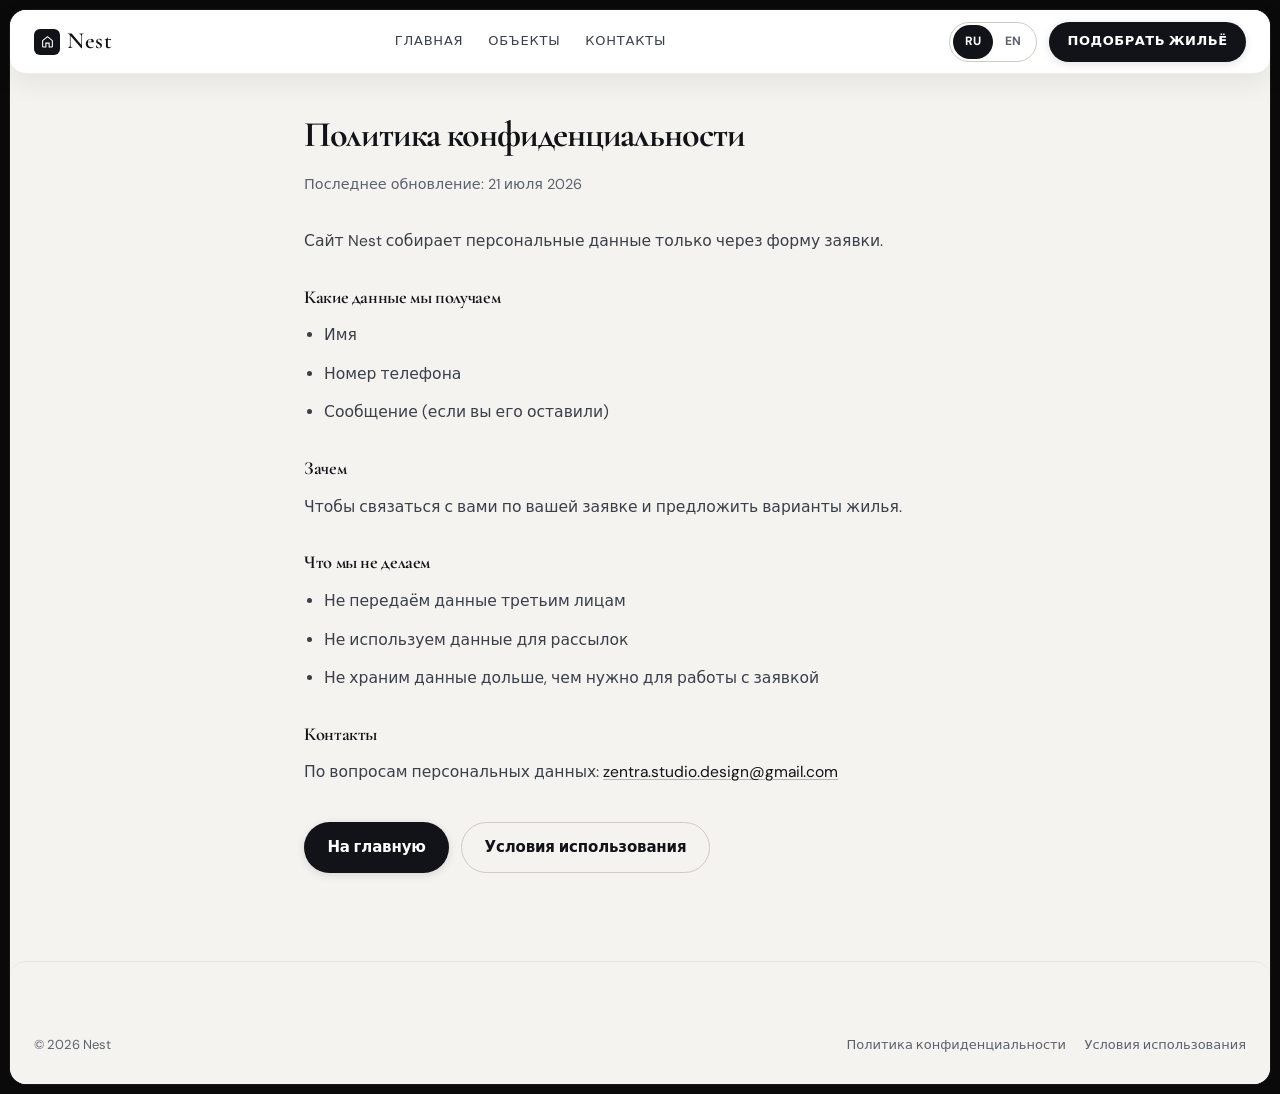
==== commit 4a0adc9b: "Fix UTF-8 corruption, property mobile spacing, and footer legal layout. Restore Cyrillic HTML after " ====
--- a/privacy.html
+++ b/privacy.html
@@ -3,17 +3,18 @@
   <head>
     <meta charset="UTF-8" />
     <meta name="viewport" content="width=device-width, initial-scale=1.0" />
-    <meta name="description" content="Политика конфиденциальности Nest (концепт)." />
+    <meta name="description" content="Политика конфиденциальности Nest — какие данные собираем и как используем." />
     <meta name="robots" content="index, follow" />
     <title>Политика конфиденциальности — Nest</title>
     <link rel="preconnect" href="https://fonts.googleapis.com" />
     <link rel="preconnect" href="https://fonts.gstatic.com" crossorigin />
-    <link href="https://fonts.googleapis.com/css2?family=DM+Sans:opsz,wght@9..40,400;9..40,500;9..40,600;9..40,700&family=Cormorant+Garamond:ital,wght@0,400;0,500;0,600;0,700;1,400&family=DM+Sans:ital,opsz,wght@0,9..40,400;0,9..40,500;0,9..40,600;0,9..40,700;1,9..40,400" rel="stylesheet" />
-    <link rel="stylesheet" href="nest.css?v=20260722" />
+    <link href="https://fonts.googleapis.com/css2?family=Cormorant+Garamond:ital,wght@0,400;0,500;0,600;0,700;1,400&family=DM+Sans:ital,opsz,wght@0,9..40,400;0,9..40,500;0,9..40,600;0,9..40,700;1,9..40,400&display=swap" rel="stylesheet" />
+    <link rel="stylesheet" href="nest.css?v=20260722f" />
+    <link rel="icon" href="data:image/svg+xml,<svg xmlns='http://www.w3.org/2000/svg' viewBox='0 0 32 32'><rect width='32' height='32' rx='8' fill='%23C9A66B'/><path d='M16 7l9 7v11H7V14l9-7z' fill='none' stroke='white' stroke-width='2' stroke-linejoin='round'/></svg>" />
   </head>
   <body>
     <div class="site-shell">
-      <header class="header is-scrolled" id="header">
+      <header class="header is-scrolled is-solid" id="header">
         <div class="header__inner">
           <a href="index.html" class="logo" aria-label="Nest — на главную">
             <span class="logo__mark" aria-hidden="true">
@@ -25,62 +26,73 @@
             <a class="nav__link" href="index.html" data-i18n="nav.home">Главная</a>
             <a class="nav__link" href="index.html#properties" data-i18n="nav.properties">Объекты</a>
             <a class="nav__link" href="index.html#contact" data-i18n="nav.contact">Контакты</a>
+            <div class="nav__mobile-cta">
+              <a class="btn btn--primary" href="index.html#contact" data-i18n="cta.find">Подобрать жильё</a>
+            </div>
           </nav>
           <div class="header__actions">
             <div class="lang-toggle" role="group" aria-label="Language">
               <button type="button" class="lang-toggle__btn is-active" data-lang-set="ru" aria-pressed="true">RU</button>
               <button type="button" class="lang-toggle__btn" data-lang-set="en" aria-pressed="false">EN</button>
             </div>
-            <a class="btn btn--header" href="index.html#contact" data-i18n="cta.find">Подобрать жильё</a>
+            <a class="header__cta-text" href="index.html#contact" data-i18n="cta.find">Подобрать жильё</a>
             <button class="menu-toggle" type="button" id="menu-toggle" aria-expanded="false" aria-controls="nav" aria-label="Меню"><span></span></button>
           </div>
         </div>
       </header>
 
       <main class="container legal-page">
-        <h1>Политика конфиденциальности</h1>
-        <p class="legal-meta">Концепт Nest · редакция 2026</p>
+        <h1 data-i18n="legal.privacyTitle">Политика конфиденциальности</h1>
+        <p class="legal-meta" data-i18n="legal.privacyUpdated">Последнее обновление: 21 июля 2026</p>
 
-        <p>
-          Сайт Nest — учебный / портфолио-концепт лендинга агентства недвижимости.
-          Это не сайт действующей компании: услуги не оказываются, юрлицо и реальные
-          каналы связи не подключены.
+        <p data-i18n="legal.privacyIntro">
+          Сайт Nest собирает персональные данные только через форму заявки.
         </p>
 
-        <h2>Какие данные собираются</h2>
-        <p>
-          Формы заявки и квиза могут сохранять введённые поля (имя, телефон, комментарий)
-          только в браузере пользователя (<code>localStorage</code>). На сервер данные
-          не отправляются, пока не подключён внешний endpoint.
+        <h2 data-i18n="legal.privacyWhatTitle">Какие данные мы получаем</h2>
+        <ul>
+          <li data-i18n="legal.privacyWhat1">Имя</li>
+          <li data-i18n="legal.privacyWhat2">Номер телефона</li>
+          <li data-i18n="legal.privacyWhat3">Сообщение (если вы его оставили)</li>
+        </ul>
+
+        <h2 data-i18n="legal.privacyWhyTitle">Зачем</h2>
+        <p data-i18n="legal.privacyWhy">
+          Чтобы связаться с вами по вашей заявке и предложить варианты жилья.
         </p>
 
-        <h2>Цели</h2>
+        <h2 data-i18n="legal.privacyNotTitle">Что мы не делаем</h2>
+        <ul>
+          <li data-i18n="legal.privacyNot1">Не передаём данные третьим лицам</li>
+          <li data-i18n="legal.privacyNot2">Не используем данные для рассылок</li>
+          <li data-i18n="legal.privacyNot3">Не храним данные дольше, чем нужно для работы с заявкой</li>
+        </ul>
+
+        <h2 data-i18n="legal.privacyContactsTitle">Контакты</h2>
         <p>
-          Демонстрация интерфейса (валидация, success-state, маска телефона).
-          Не используем данные для рассылок, рекламы или передачи третьим лицам.
+          <span data-i18n="legal.privacyContacts">По вопросам персональных данных:</span>
+          <a href="mailto:zentra.studio.design@gmail.com">zentra.studio.design@gmail.com</a>
         </p>
 
-        <h2>Контакты в макете</h2>
-        <p>
-          Номер телефона, email и иконки мессенджеров — условные, для UI.
-          Мессенджеры не ведут на реальные аккаунты.
-        </p>
-
-        <p style="margin-top:2rem">
-          <a class="btn btn--primary" href="index.html">На главную</a>
+        <p class="legal-page__actions">
+          <a class="btn btn--primary" href="index.html" data-i18n="legal.back">На главную</a>
+          <a class="btn btn--ghost" href="terms.html" data-i18n="footer.terms">Условия использования</a>
         </p>
       </main>
 
       <footer class="footer">
         <div class="container footer__inner">
-          <div class="footer__bottom" style="border:0">
-            <span>© 2026 Nest</span>
-            <a href="privacy.html">Политика конфиденциальности</a>
+          <div class="footer__bottom footer__bottom--legal" style="border: 0">
+            <span data-i18n="footer.rights">© 2026 Nest</span>
+            <div class="footer__legal footer-legal-in-bottom">
+              <a href="privacy.html" data-i18n="footer.privacy">Политика конфиденциальности</a>
+              <a href="terms.html" data-i18n="footer.terms">Условия использования</a>
+            </div>
           </div>
         </div>
       </footer>
     </div>
-    <script src="i18n.js?v=20260722"></script>
-    <script src="main.js?v=20260722"></script>
+    <script src="i18n.js?v=20260722f"></script>
+    <script src="main.js?v=20260722f"></script>
   </body>
 </html>
--- a/nest.css
+++ b/nest.css
@@ -3218,7 +3218,13 @@
 
   .footer__bottom {
     flex-direction: column;
-    align-items: flex-start;
+    align-items: center;
+    justify-content: center;
+    text-align: center;
+  }
+
+  .footer__legal {
+    justify-content: center;
   }
 
   .cta-lead__row {
@@ -3739,22 +3745,111 @@
 @media (max-width: 900px) {
   .prop-detail {
     grid-template-columns: 1fr;
+    gap: 1.15rem;
   }
 
   .prop-gallery {
     position: static;
+    gap: 0.5rem;
   }
 
   .prop-gallery__main {
-    min-height: 240px;
+    min-height: 220px;
+    border-radius: 16px;
   }
 
   .prop-gallery__thumbs {
     grid-template-columns: repeat(5, 1fr);
   }
 
+  .prop-gallery__mosaic {
+    gap: 0.5rem;
+  }
+
+  .prop-info {
+    gap: 0;
+  }
+
+  .prop-info__badge {
+    margin-bottom: 0.55rem;
+  }
+
+  .prop-info__title {
+    margin-bottom: 0.55rem;
+  }
+
+  .prop-info__address {
+    margin-bottom: 0.75rem;
+  }
+
+  .prop-info__price {
+    margin-bottom: 0.2rem;
+  }
+
+  .prop-info__price-m2 {
+    margin: 0 0 1rem;
+  }
+
+  .prop-specs {
+    margin-bottom: 1rem;
+    gap: 0.55rem;
+  }
+
+  .prop-spec {
+    padding: 0.7rem 0.85rem;
+  }
+
+  .prop-amenities {
+    margin-bottom: 1rem;
+    gap: 0.4rem;
+  }
+
+  .prop-proscons {
+    margin-bottom: 1rem;
+    gap: 0.75rem;
+  }
+
+  .prop-pros,
+  .prop-cons {
+    padding: 1rem 1.05rem 1.1rem;
+  }
+
+  .prop-info__text {
+    margin-bottom: 1rem;
+  }
+
+  .prop-info__text + .prop-info__text {
+    margin-top: 0.55rem;
+  }
+
+  .prop-map {
+    margin-top: 0.25rem;
+    margin-bottom: 1rem;
+  }
+
+  .prop-share {
+    margin-bottom: 1.1rem;
+    gap: 0.4rem;
+  }
+
+  .prop-book {
+    padding: 1.15rem;
+    margin-top: 0;
+  }
+
+  .prop-related {
+    margin-top: 1.35rem;
+    padding-top: 1.15rem;
+  }
+
   .prop-related__grid {
     grid-template-columns: 1fr;
+    gap: 0.85rem;
+  }
+
+  body.page-property .prop-page {
+    padding-top: calc(var(--header-h) + 0.85rem);
+    padding-bottom: 4.25rem;
   }
 }
 
@@ -5577,6 +5672,92 @@
   list-style: disc;
   padding-left: 1.25rem;
   margin-bottom: 1rem;
+}
+
+/* Body links only — never restyle .btn (primary is ink-on-ink otherwise) */
+.legal-page a:not(.btn) {
+  color: var(--ink);
+  text-decoration: underline;
+  text-underline-offset: 0.15em;
+  text-decoration-color: rgba(17, 19, 24, 0.28);
+  transition: text-decoration-color 0.2s var(--ease-out), color 0.2s var(--ease-out);
+}
+
+@media (hover: hover) and (pointer: fine) {
+  .legal-page a:not(.btn):hover {
+    color: var(--accent-deep);
+    text-decoration-color: currentColor;
+  }
+}
+
+.legal-page__actions {
+  display: flex;
+  flex-wrap: wrap;
+  gap: 0.75rem;
+  margin-top: 2.25rem;
+}
+
+.legal-page__actions .btn {
+  text-decoration: none;
+}
+
+.legal-page__actions .btn--primary {
+  color: #fff;
+}
+
+.legal-page__actions .btn--ghost {
+  color: var(--ink);
+  background: transparent;
+  border-color: var(--line-strong);
+}
+
+.footer__legal {
+  display: flex;
+  flex-wrap: wrap;
+  align-items: center;
+  justify-content: flex-end;
+  gap: 0.35rem 1.15rem;
+}
+
+/* Desktop: legal only bottom-right; Mobile: only in Info column */
+@media (min-width: 961px) {
+  .footer-legal-in-info {
+    display: none !important;
+  }
+
+  .footer-legal-in-bottom {
+    display: flex;
+  }
+}
+
+@media (max-width: 960px) {
+  .footer-legal-in-info {
+    display: list-item;
+  }
+
+  /* Hide bottom legal on main/property footers */
+  .footer-legal-in-bottom {
+    display: none !important;
+  }
+
+  /* privacy/terms pages have no Info column — keep bottom legal */
+  .footer__bottom--legal .footer-legal-in-bottom {
+    display: flex !important;
+    justify-content: center;
+    margin-top: 0.35rem;
+  }
+
+  .footer__bottom {
+    flex-direction: column;
+    align-items: center;
+    justify-content: center;
+    text-align: center;
+  }
+
+  .footer__bottom > span {
+    width: 100%;
+    text-align: center;
+  }
 }
 
 /* ========== REVEAL ========== */
